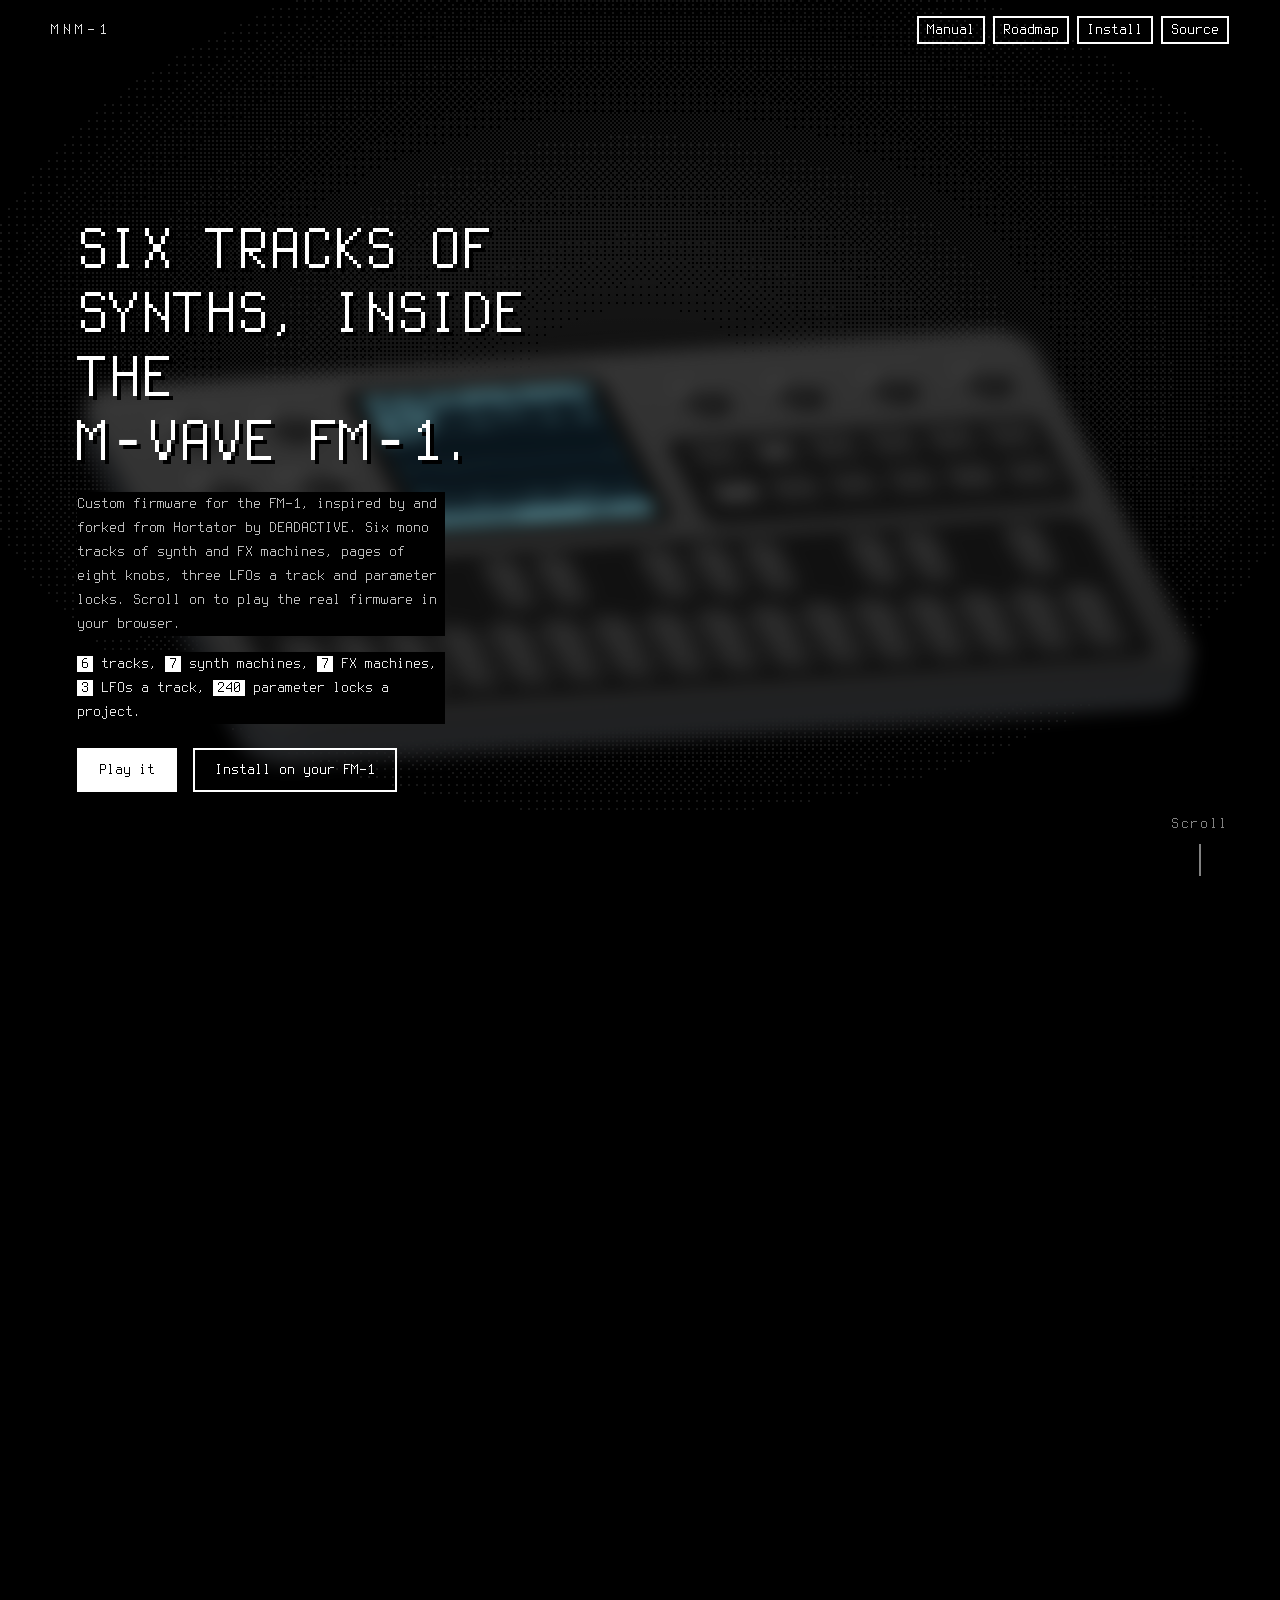
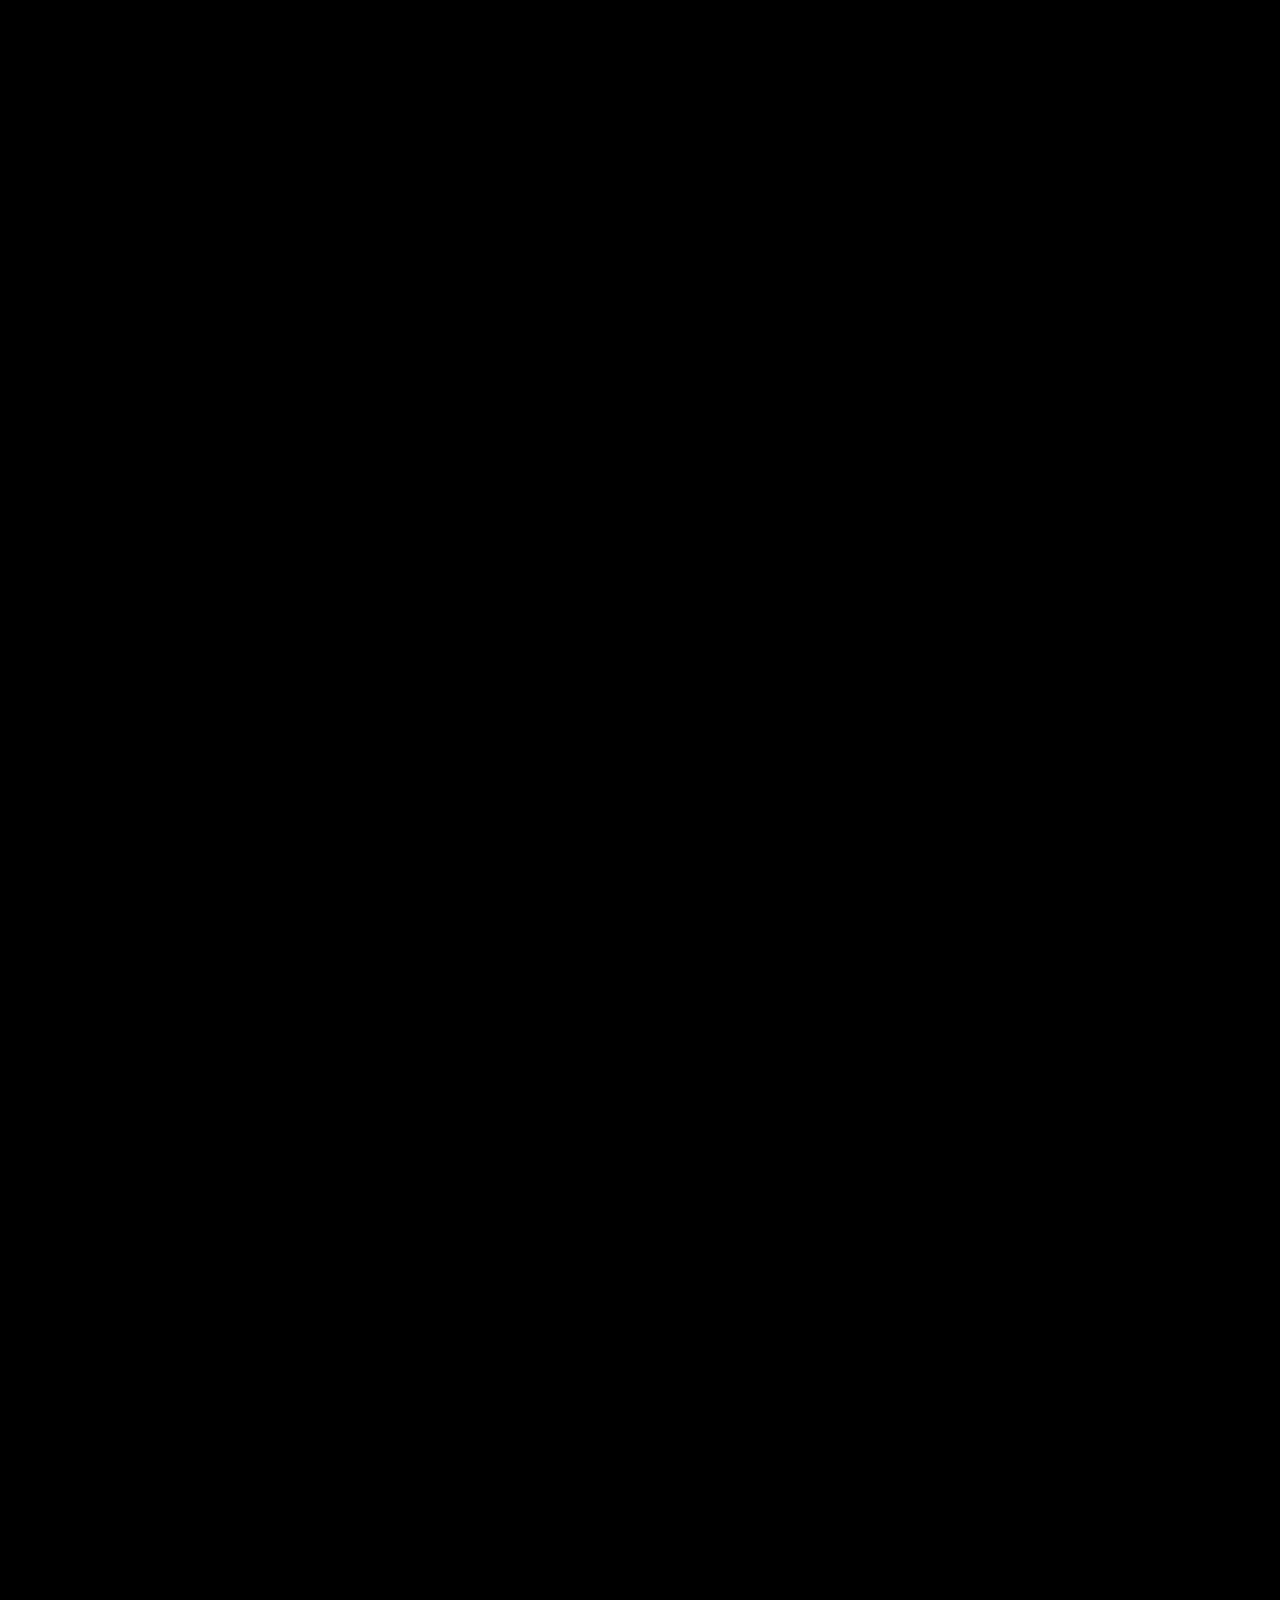
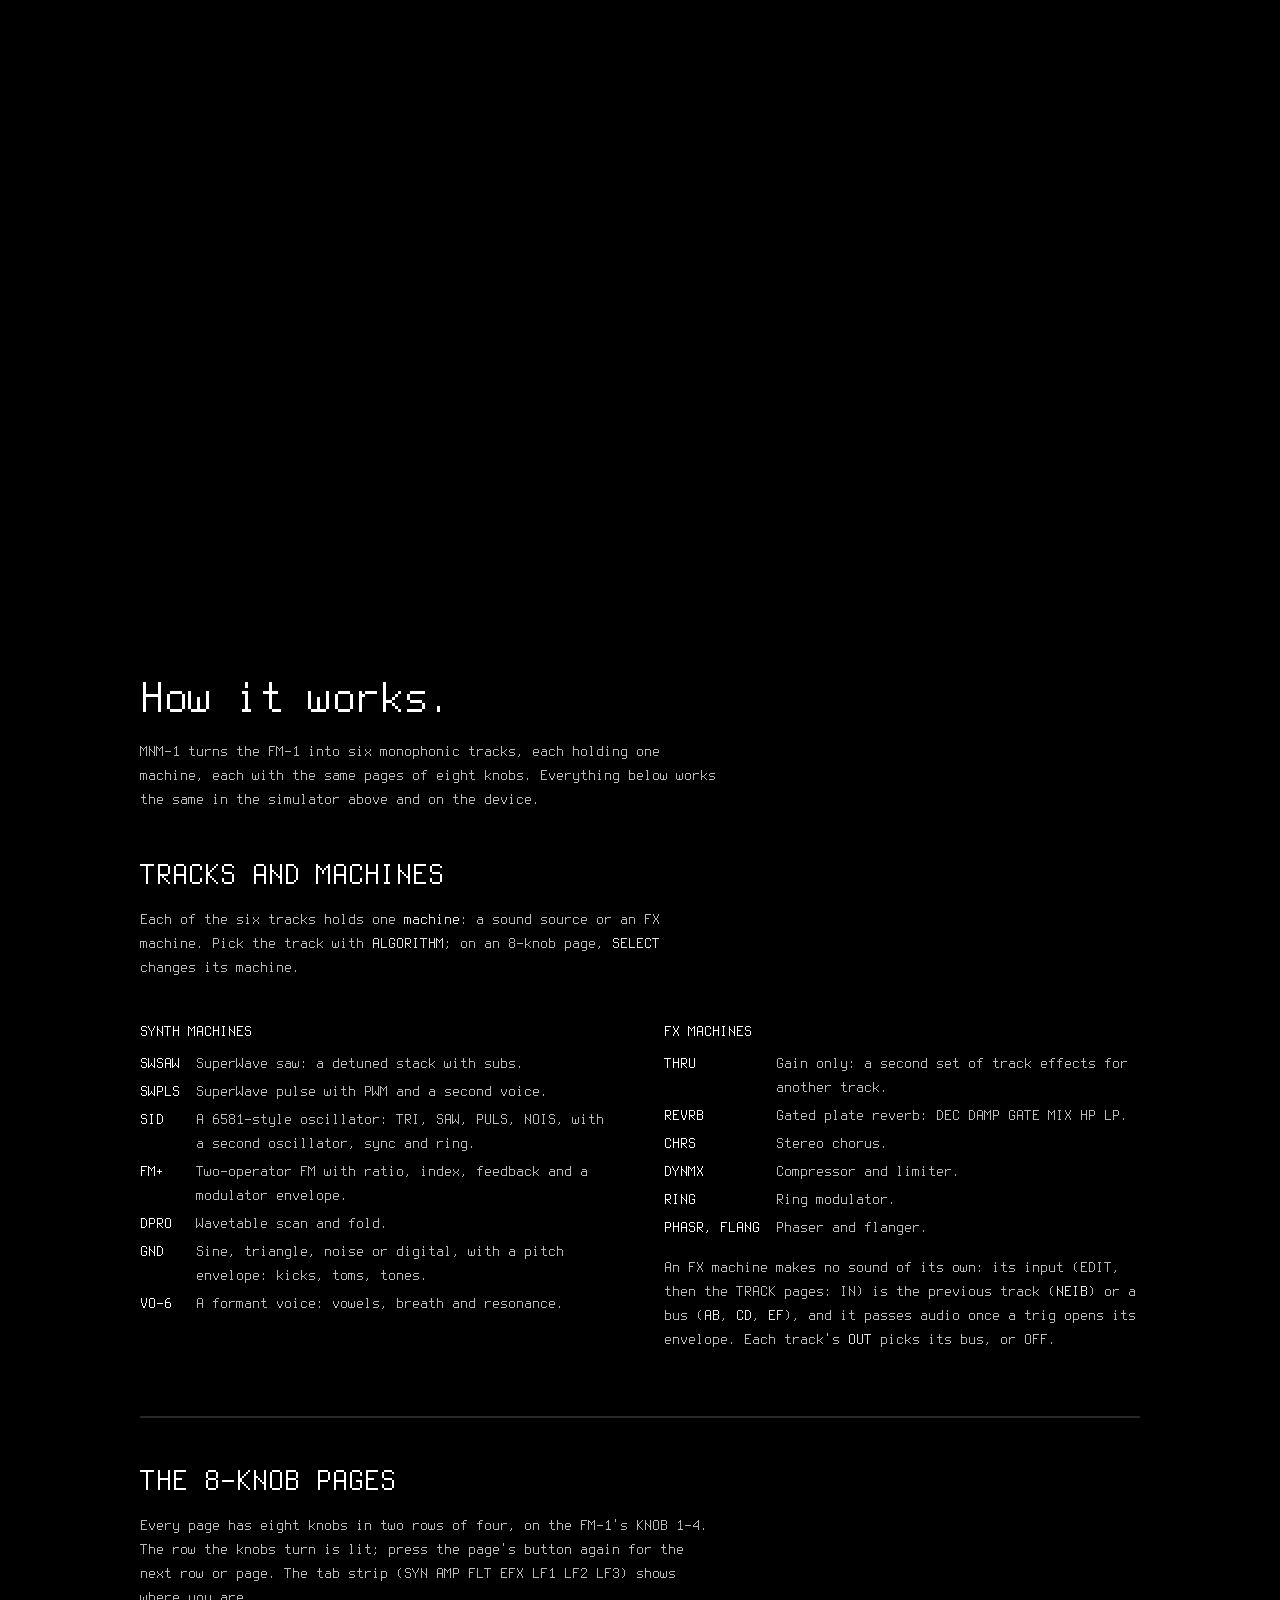
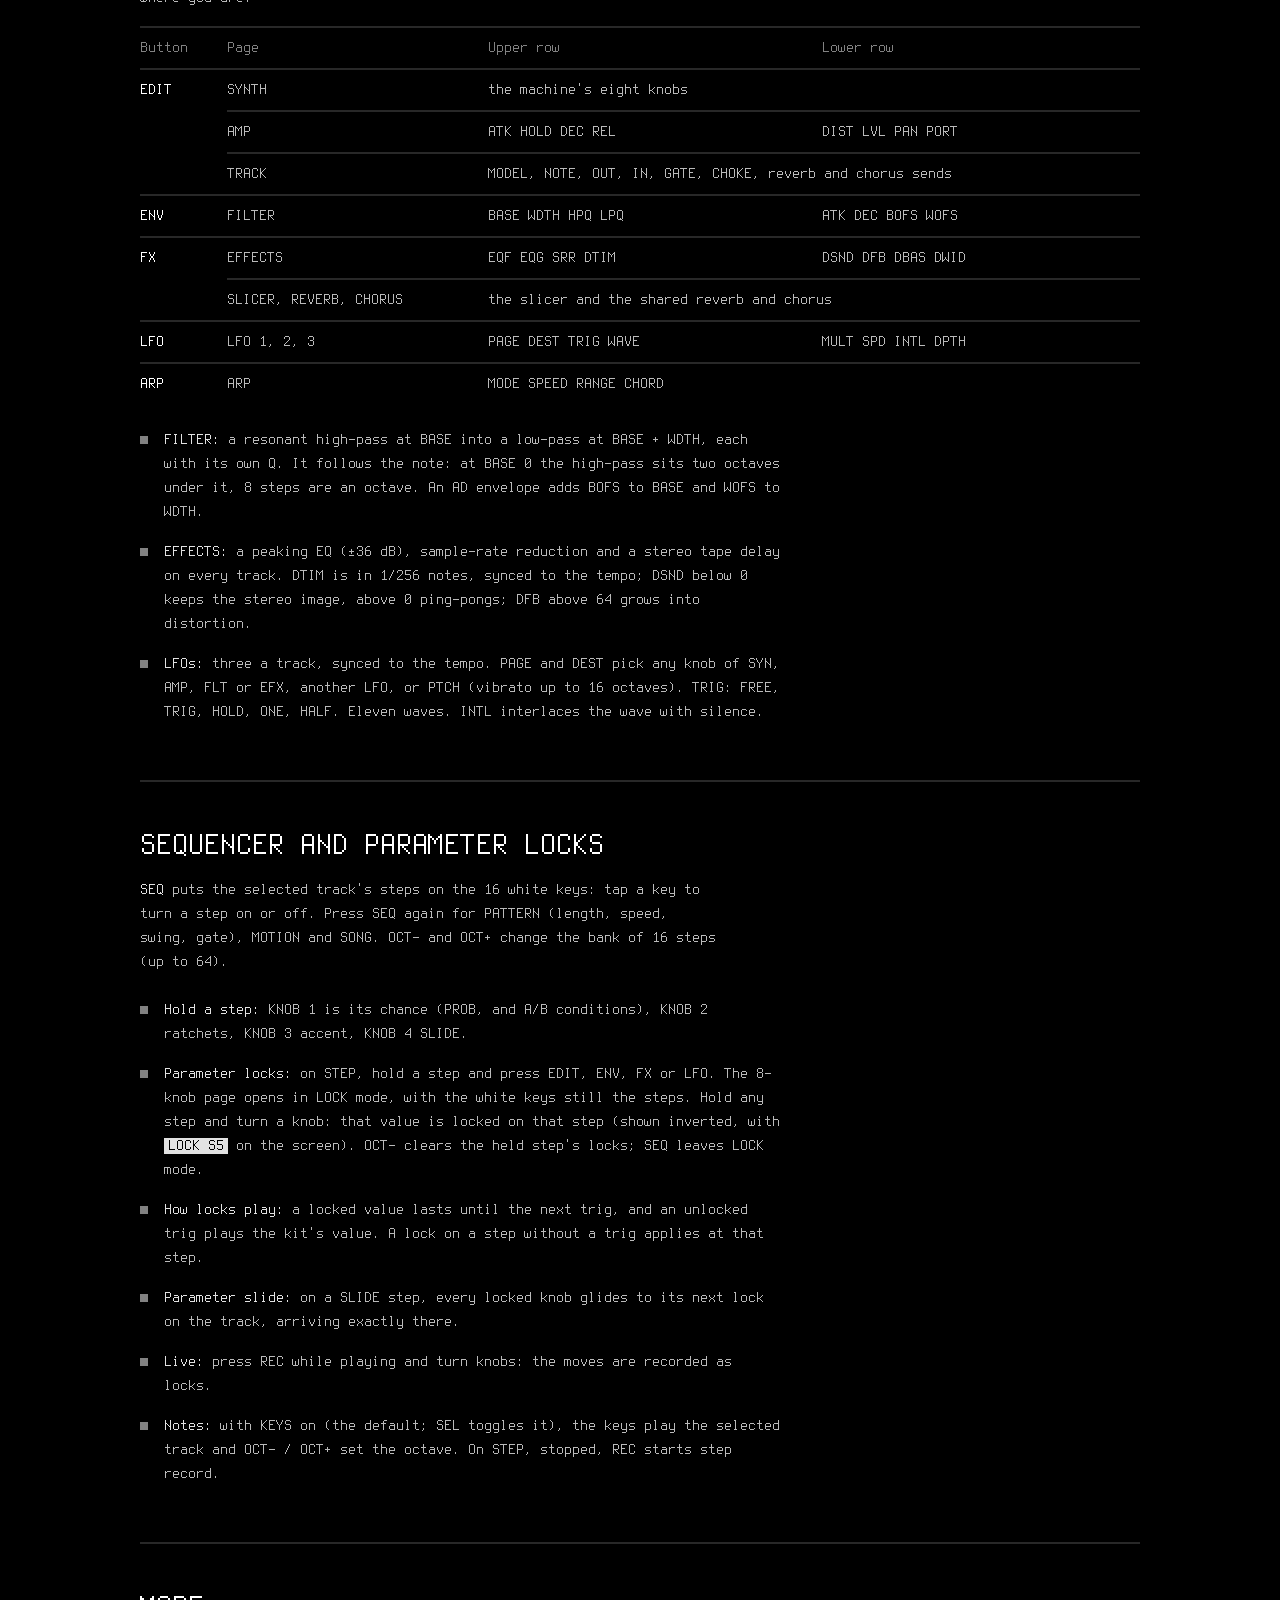
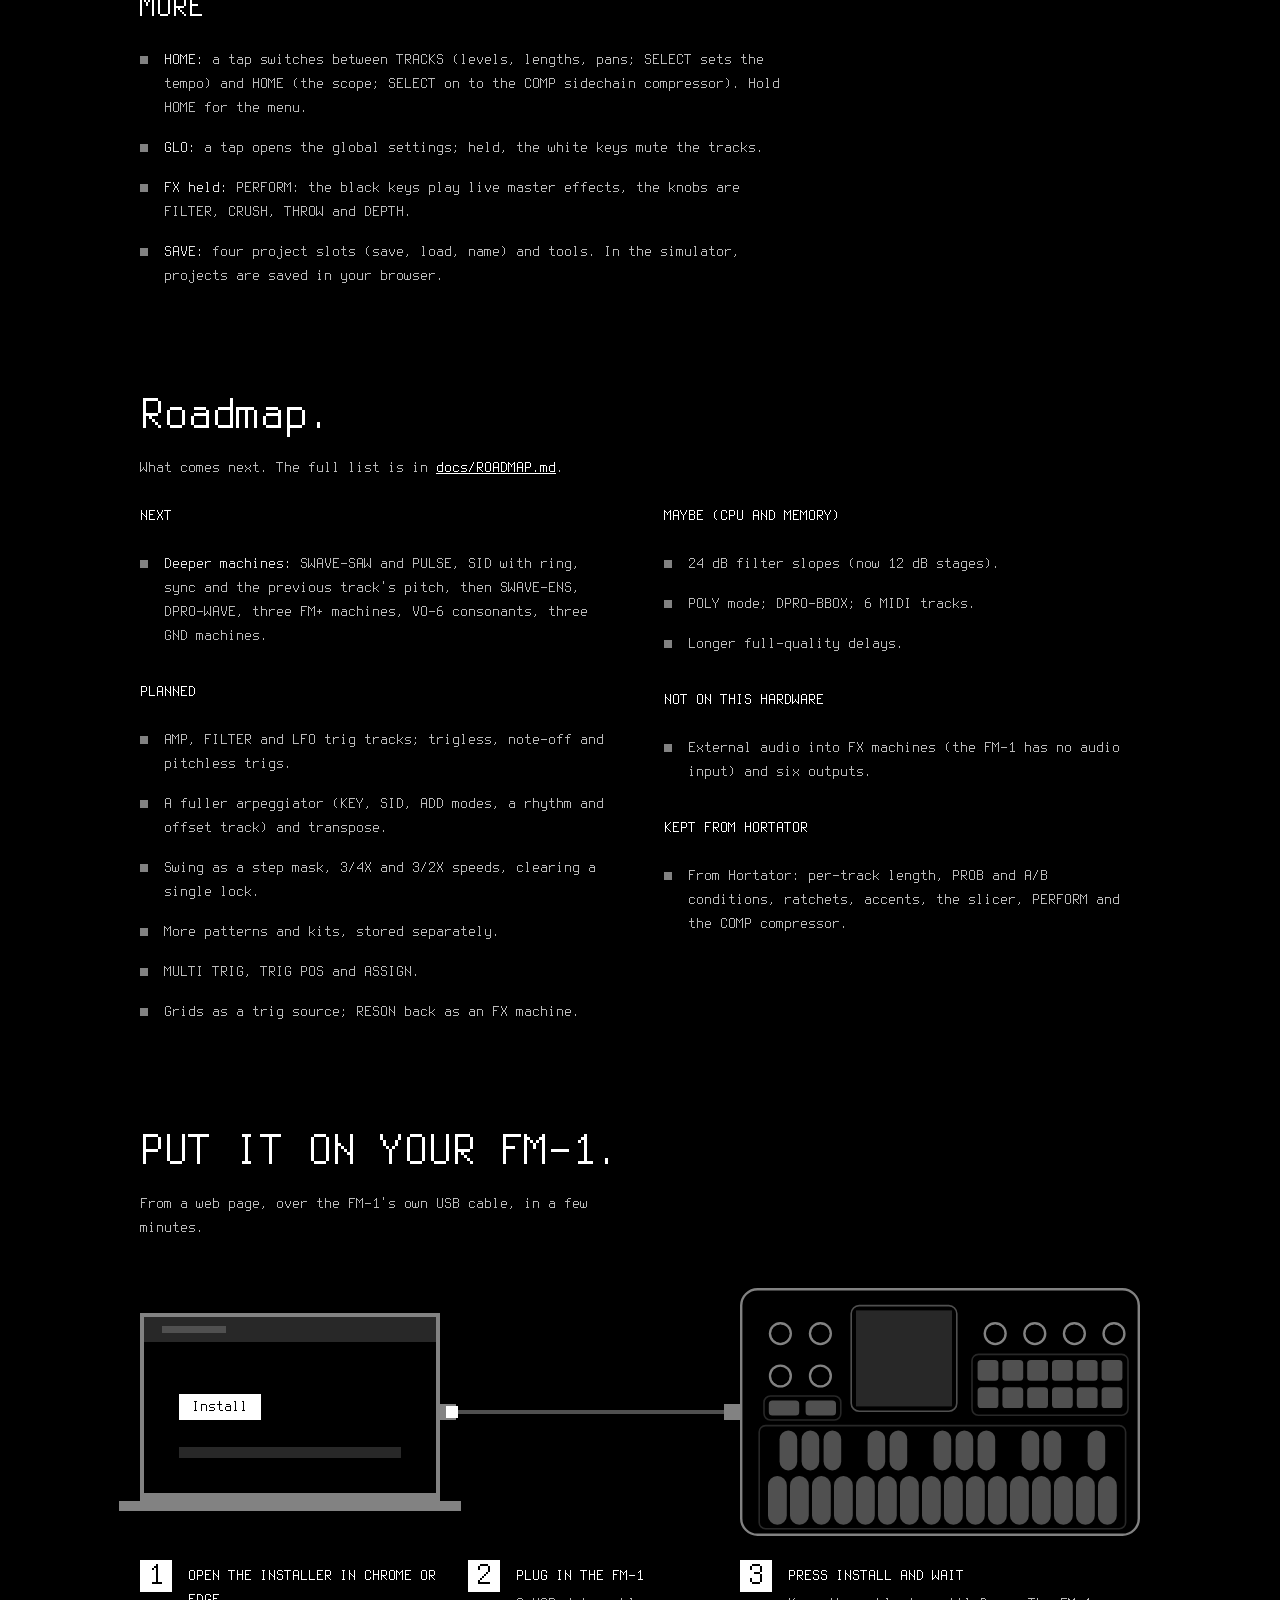
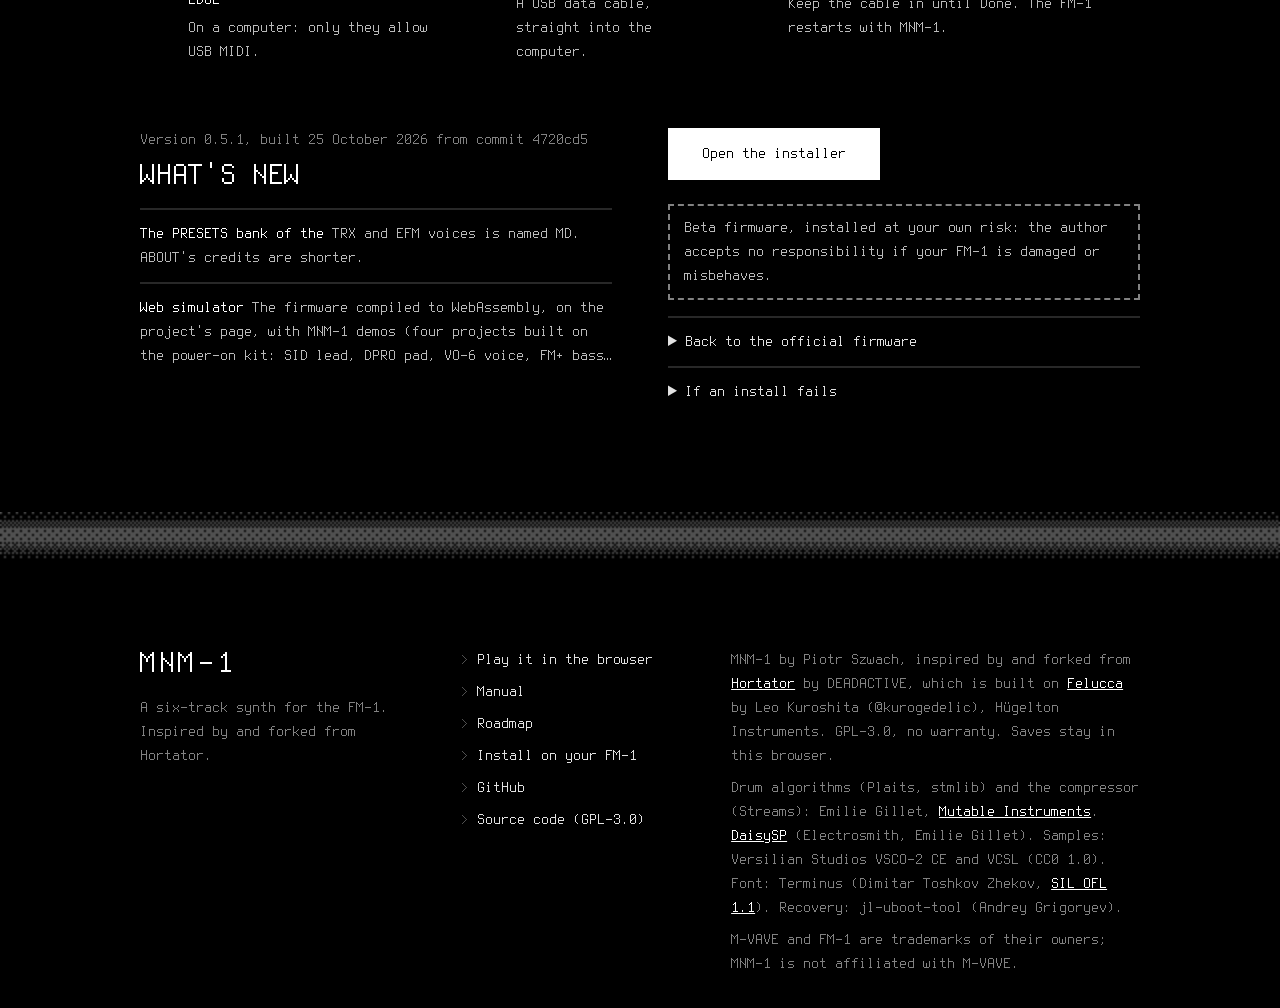
==== index.html @ 9bc43ecf "Site: MNM-1 0.5.1 Co-Authored-By: Claude Opus 5.5 <noreply@anthropic.com>" ====
<!doctype html>
<!-- SPDX-License-Identifier: GPL-3.0-only
     Drum machine fork: 2026 DEADACTIVE
     MNM-1: 2026 Piotr Szwach -->
<html lang="en">
<head>
<meta charset="utf-8">
<meta name="viewport" content="width=device-width, initial-scale=1, viewport-fit=cover">
<title>MNM-1: synth firmware for the M-VAVE FM-1</title>
<meta name="description" content="MNM-1 turns the M-VAVE FM-1 into a six-track synth: synth and FX machines, 8-knob pages, three LFOs a track, parameter locks. Inspired by and forked from Hortator. Play it in your browser, then install it over USB.">
<link rel="preconnect" href="https://fonts.googleapis.com">
<link rel="preconnect" href="https://fonts.gstatic.com" crossorigin>
<link href="https://fonts.googleapis.com/css2?family=Silkscreen&display=swap" rel="stylesheet" media="print" onload="this.media='all'">
<link rel="preload" href="terminus.woff?v=c141ef25fb" as="font" type="font/woff" crossorigin>
<link rel="stylesheet" href="sim.css?v=c141ef25fb">
</head>
<body>
<section id="hero" class="hero" aria-label="MNM-1">
  <div class="hero-stage" id="stage">
    <nav class="hero-nav">
      <span class="silk">MNM-1</span>
      <span class="nav-links"><a href="#manual">Manual</a><a href="#roadmap">Roadmap</a><a href="webapp/installer/">Install</a><a href="https://github.com/galfaroth/mnm1">Source</a></span>
    </nav>

    <div class="desk-shadow" id="desk-shadow"></div>
    <div class="scene" id="scene">
      <div class="tilt" id="tilt">
        <div id="fit" class="fit">
          <div id="device" class="device" aria-label="FM-1 panel"></div>
        </div>
      </div>
    </div>
    <div class="scene-dim" aria-hidden="true"></div>
    <div class="power-ui" id="power-ui">                <!-- placed by app.js: a line from the FM-1's own switch -->
      <span class="power-lead" id="power-lead" aria-hidden="true"></span>
      <button type="button" class="power-toggle" id="power-on" role="switch" aria-checked="false" aria-label="Power"
        disabled><span class="knob"></span></button>
      <span class="power-label" id="power-label">Power</span>
    </div>

    <div class="hero-copy" id="hero-copy">
      <h1>Six tracks of synths, inside the M&#8209;VAVE&nbsp;FM&#8209;1.</h1>
      <p>Custom firmware for the FM-1, inspired by and forked from Hortator by DEADACTIVE. Six mono tracks of synth and
        FX machines, pages of eight knobs, three LFOs a track and parameter locks. Scroll on to play the real
        firmware in your browser.</p>
      <p class="hero-count"><b>6</b> tracks, <b>7</b> synth machines, <b>7</b> FX machines, <b>3</b> LFOs a track,
        <b>240</b> parameter locks a project.</p>
      <p class="hero-actions">
        <a class="cta" href="#play">Play it</a>
        <span class="cta-slot"><a class="cta ghost" href="webapp/installer/">Install on your FM-1</a><span class="install-count" id="install-count" hidden></span></span>
      </p>
    </div>
    <p class="scroll-cue" id="scroll-cue" aria-hidden="true">Scroll</p>

    <div class="play-bar" id="play-bar">
      <p id="note" class="note" role="status"></p>
      <span class="power-note" id="power-note">Loading…</span>
      <button type="button" class="bar-btn" id="help-toggle" aria-expanded="false" aria-controls="help">Controls</button>
      <button type="button" class="bar-btn" id="reset" aria-haspopup="dialog">Reset to demos</button>
      <div id="reset-confirm" class="confirm" role="dialog" aria-label="Reset to demos" hidden>
        <p>Erase your saves in this browser and restore the four demos?</p>
        <button type="button" id="reset-yes">Erase and restart</button>
        <button type="button" id="reset-no">Keep my saves</button>
      </div>
    </div>
    <a class="more-cue" id="more-cue" href="#manual">More below<span aria-hidden="true">↓</span></a>
    <div id="help" class="help" hidden>
      <div>
        <h2>Mouse and touch</h2>
        <ul>
          <li>Keys and buttons play while held, several at once.</li>
          <li>Knobs: drag up or down, the mouse wheel, or hover and press ↑ ↓.</li>
          <li>To hold a button (GLO, FX, a step + a page button), right-click or long-press it; tap again to let go.</li>
        </ul>
      </div>
      <div>
        <h2>Getting around</h2>
        <ul>
          <li>PLAY starts demo 1. EDIT, ENV, FX and LFO open the 8-knob pages; press again for the lower row.</li>
          <li>SELECT picks the machine on those pages. ALGORITHM picks the track.</li>
          <li>SEQ: the steps on the white keys. SEL (SCL) turns KEYS off and on.</li>
          <li>Hold GLO: the white keys mute the tracks. Hold HOME for the menu.</li>
        </ul>
      </div>
      <div>
        <h2>Computer keyboard</h2>
        <ul>
          <li>Lower keys: Z X C V B N M , . / and S D F H J L ; '</li>
          <li>Upper keys: Q W E R T Y and 3 4 6.</li>
          <li>Space PLAY, Enter REC, Esc HOME, ← OCT−, → OCT+.</li>
        </ul>
      </div>
    </div>
  </div>
  <span class="hero-end" id="play" aria-hidden="true"></span>
</section>

<section id="manual" class="doc" aria-labelledby="manual-title">
  <header class="doc-head">
    <h2 id="manual-title">How it works.</h2>
    <p>MNM-1 turns the FM-1 into six monophonic tracks, each holding one machine, each with the same pages of
      eight knobs. Everything below works the same in the simulator above and on
      the device.</p>
  </header>

  <article class="doc-block" aria-labelledby="m-tracks">
    <h3 id="m-tracks">Tracks and machines</h3>
    <p>Each of the six tracks holds one <b>machine</b>: a sound source or an FX machine. Pick the track with
      <b>ALGORITHM</b>; on an 8-knob page, <b>SELECT</b> changes its machine.</p>
    <div class="doc-cols">
      <div>
        <h4>Synth machines</h4>
        <dl>
          <dt>SWSAW</dt><dd>SuperWave saw: a detuned stack with subs.</dd>
          <dt>SWPLS</dt><dd>SuperWave pulse with PWM and a second voice.</dd>
          <dt>SID</dt><dd>A 6581-style oscillator: TRI, SAW, PULS, NOIS, with a second oscillator, sync and ring.</dd>
          <dt>FM+</dt><dd>Two-operator FM with ratio, index, feedback and a modulator envelope.</dd>
          <dt>DPRO</dt><dd>Wavetable scan and fold.</dd>
          <dt>GND</dt><dd>Sine, triangle, noise or digital, with a pitch envelope: kicks, toms, tones.</dd>
          <dt>VO-6</dt><dd>A formant voice: vowels, breath and resonance.</dd>
        </dl>
      </div>
      <div>
        <h4>FX machines</h4>
        <dl>
          <dt>THRU</dt><dd>Gain only: a second set of track effects for another track.</dd>
          <dt>REVRB</dt><dd>Gated plate reverb: DEC DAMP GATE MIX HP LP.</dd>
          <dt>CHRS</dt><dd>Stereo chorus.</dd>
          <dt>DYNMX</dt><dd>Compressor and limiter.</dd>
          <dt>RING</dt><dd>Ring modulator.</dd>
          <dt>PHASR, FLANG</dt><dd>Phaser and flanger.</dd>
        </dl>
        <p class="note-text">An FX machine makes no sound of its own: its input (EDIT, then the TRACK pages: IN) is the
          previous track (<b>NEIB</b>) or a bus (<b>AB</b>, <b>CD</b>, <b>EF</b>), and it passes audio once a trig
          opens its envelope. Each track's <b>OUT</b> picks its bus, or OFF.</p>
      </div>
    </div>
  </article>

  <article class="doc-block" aria-labelledby="m-pages">
    <h3 id="m-pages">The 8-knob pages</h3>
    <p>Every page has eight knobs in two rows of four, on the FM-1's KNOB 1-4. The row the knobs turn is lit; press
      the page's button again for the next row or page. The tab strip (SYN AMP FLT EFX LF1 LF2 LF3) shows where you
      are.</p>
    <div class="table-wrap">
    <table>
      <thead><tr><th>Button</th><th>Page</th><th>Upper row</th><th>Lower row</th></tr></thead>
      <tbody>
        <tr><td class="pbtn" rowspan="3">EDIT</td><td>SYNTH</td><td colspan="2">the machine's eight knobs</td></tr>
        <tr><td>AMP</td><td>ATK HOLD DEC REL</td><td>DIST LVL PAN PORT</td></tr>
        <tr><td>TRACK</td><td colspan="2">MODEL, NOTE, OUT, IN, GATE, CHOKE, reverb and chorus sends</td></tr>
        <tr><td class="pbtn">ENV</td><td>FILTER</td><td>BASE WDTH HPQ LPQ</td><td>ATK DEC BOFS WOFS</td></tr>
        <tr><td class="pbtn" rowspan="2">FX</td><td>EFFECTS</td><td>EQF EQG SRR DTIM</td><td>DSND DFB DBAS DWID</td></tr>
        <tr><td>SLICER, REVERB, CHORUS</td><td colspan="2">the slicer and the shared reverb and chorus</td></tr>
        <tr><td class="pbtn">LFO</td><td>LFO 1, 2, 3</td><td>PAGE DEST TRIG WAVE</td><td>MULT SPD INTL DPTH</td></tr>
        <tr><td class="pbtn">ARP</td><td>ARP</td><td colspan="2">MODE SPEED RANGE CHORD</td></tr>
      </tbody>
    </table>
    </div>
    <ul class="doc-list">
      <li><b>FILTER:</b> a resonant high-pass at BASE into a low-pass at BASE + WDTH, each with its own Q. It follows
        the note: at BASE 0 the high-pass sits two octaves under it, 8 steps are an octave. An AD envelope adds BOFS to
        BASE and WOFS to WDTH.</li>
      <li><b>EFFECTS:</b> a peaking EQ (±36 dB), sample-rate reduction and a stereo tape delay on every track. DTIM is
        in 1/256 notes, synced to the tempo; DSND below 0 keeps the stereo image, above 0 ping-pongs; DFB above 64
        grows into distortion.</li>
      <li><b>LFOs:</b> three a track, synced to the tempo. PAGE and DEST pick any knob of SYN, AMP, FLT or EFX,
        another LFO, or PTCH (vibrato up to 16 octaves). TRIG: FREE, TRIG, HOLD, ONE, HALF. Eleven waves. INTL
        interlaces the wave with silence.</li>
    </ul>
  </article>

  <article class="doc-block" aria-labelledby="m-seq">
    <h3 id="m-seq">Sequencer and parameter locks</h3>
    <p><b>SEQ</b> puts the selected track's steps on the 16 white keys: tap a key to turn a step on or off. Press SEQ
      again for PATTERN (length, speed, swing, gate), MOTION and SONG. OCT− and OCT+ change the bank of 16 steps
      (up to 64).</p>
    <ul class="doc-list">
      <li><b>Hold a step:</b> KNOB 1 is its chance (PROB, and A/B conditions), KNOB 2 ratchets, KNOB 3 accent, KNOB 4
        SLIDE.</li>
      <li><b>Parameter locks:</b> on STEP, hold a step and press EDIT, ENV, FX or LFO. The 8-knob page opens in LOCK
        mode, with the white keys still the steps. Hold any step and turn a knob: that value is locked on that step
        (shown inverted, with <code>LOCK S5</code> on the screen). OCT− clears the held step's locks; SEQ leaves LOCK
        mode.</li>
      <li><b>How locks play:</b> a locked value lasts until the next trig, and an unlocked trig
        plays the kit's value. A lock on a step without a trig applies at that step.</li>
      <li><b>Parameter slide:</b> on a SLIDE step, every locked knob glides to its next lock on the track, arriving
        exactly there.</li>
      <li><b>Live:</b> press REC while playing and turn knobs: the moves are recorded as locks.</li>
      <li><b>Notes:</b> with KEYS on (the default; SEL toggles it), the keys play the selected track and OCT− / OCT+
        set the octave. On STEP, stopped, REC starts step record.</li>
    </ul>
  </article>

  <article class="doc-block" aria-labelledby="m-more">
    <h3 id="m-more">More</h3>
    <ul class="doc-list">
      <li><b>HOME:</b> a tap switches between TRACKS (levels, lengths, pans; SELECT sets the tempo) and HOME (the scope;
        SELECT on to the COMP sidechain compressor). Hold HOME for the menu.</li>
      <li><b>GLO:</b> a tap opens the global settings; held, the white keys mute the tracks.</li>
      <li><b>FX held:</b> PERFORM: the black keys play live master effects, the knobs are FILTER, CRUSH, THROW and
        DEPTH.</li>
      <li><b>SAVE:</b> four project slots (save, load, name) and tools. In the simulator, projects are saved in your
        browser.</li>
    </ul>
  </article>
</section>

<section id="roadmap" class="doc" aria-labelledby="roadmap-title">
  <header class="doc-head">
    <h2 id="roadmap-title">Roadmap.</h2>
    <p>What comes next. The full list is in
      <a href="https://github.com/galfaroth/mnm1/blob/main/docs/ROADMAP.md">docs/ROADMAP.md</a>.</p>
  </header>
  <div class="doc-cols roadmap">
    <div>
      <h4>Next</h4>
      <ul class="doc-list">
        <li><b>Deeper machines:</b> SWAVE-SAW and PULSE, SID with ring, sync and the previous track's pitch, then
          SWAVE-ENS, DPRO-WAVE, three FM+ machines, VO-6 consonants, three GND machines.</li>
      </ul>
      <h4>Planned</h4>
      <ul class="doc-list">
        <li>AMP, FILTER and LFO trig tracks; trigless, note-off and pitchless trigs.</li>
        <li>A fuller arpeggiator (KEY, SID, ADD modes, a rhythm and offset track) and transpose.</li>
        <li>Swing as a step mask, 3/4X and 3/2X speeds, clearing a single lock.</li>
        <li>More patterns and kits, stored separately.</li>
        <li>MULTI TRIG, TRIG POS and ASSIGN.</li>
        <li>Grids as a trig source; RESON back as an FX machine.</li>
      </ul>
    </div>
    <div>
      <h4>Maybe (CPU and memory)</h4>
      <ul class="doc-list">
        <li>24 dB filter slopes (now 12 dB stages).</li>
        <li>POLY mode; DPRO-BBOX; 6 MIDI tracks.</li>
        <li>Longer full-quality delays.</li>
      </ul>
      <h4>Not on this hardware</h4>
      <ul class="doc-list">
        <li>External audio into FX machines (the FM-1 has no audio input) and six outputs.</li>
      </ul>
      <h4>Kept from Hortator</h4>
      <ul class="doc-list">
        <li>From Hortator: per-track length, PROB and A/B conditions, ratchets, accents, the slicer, PERFORM and the
          COMP compressor.</li>
      </ul>
    </div>
  </div>
</section>

<section id="install" class="install" aria-labelledby="install-title">
  <header class="install-head">
    <h2 id="install-title">Put it on your FM-1.</h2>
    <p>From a web page, over the FM-1's own USB cable, in a few minutes.</p>
  </header>

  <div class="cable-diagram" id="cable" aria-hidden="true">
    <div class="laptop">
      <div class="lid"><span class="bar"></span><span class="ghost-btn">Install</span><span class="ghost-line"></span></div>
      <div class="deck"></div>
    </div>
    <div class="usb"><span class="wire"></span><span class="pulse"></span><span class="pulse late"></span></div>
    <div class="fm1-shot" id="install-mini"></div>
  </div>
  <ol class="install-steps">
    <li><h3>Open the installer in Chrome or Edge</h3><p>On a computer: only they allow USB MIDI.</p></li>
    <li><h3>Plug in the FM-1</h3><p>A USB data cable, straight into the computer.</p></li>
    <li><h3>Press Install and wait</h3><p>Keep the cable in until Done. The FM-1 restarts with MNM-1.</p></li>
  </ol>

  <div class="install-grid">
    <div class="whats-new">
      <p class="fw-version" id="fw-version">MNM-1</p>
      <h3>What's new</h3>
      <ul id="whats-new"></ul>
    </div>
    <div class="install-go">
      <a class="cta big" href="webapp/installer/">Open the installer</a>
      <p class="beta">Beta firmware, installed at your own risk: the author accepts no responsibility if your FM-1 is
        damaged or misbehaves.</p>
      <details>
        <summary>Back to the official firmware</summary>
        <p>M-VAVE's updater, M-UPGRADE, puts it back: from
          <a href="https://www.m-vave.com/download" target="_blank" rel="noopener">m-vave.com/download</a>, Downloads →
          PC Software → M-UPGRADE, with PC Firmware → FM-1 V15.</p>
      </details>
      <details>
        <summary>If an install fails</summary>
        <p>Replug and press Install again: the FM-1 stays in update mode until a write has finished. If it no longer
          starts, recovery needs a
          <a href="https://github.com/kurogedelic/FM-1-transporter" target="_blank" rel="noopener">Transporter</a>.</p>
      </details>
    </div>
  </div>
</section>

<div class="foot-band" id="foot-band" aria-hidden="true"></div>
<footer class="foot">
  <div class="foot-brand">
    <p class="silk foot-mark">MNM-1</p>
    <p>A six-track synth for the FM-1. Inspired by and forked from Hortator.</p>
  </div>
  <nav class="foot-nav" aria-label="On this page">
    <a href="#play">Play it in the browser</a>
    <a href="#manual">Manual</a>
    <a href="#roadmap">Roadmap</a>
    <a href="webapp/installer/">Install on your FM-1</a>
    <a href="https://github.com/galfaroth/mnm1">GitHub</a>
    <a href="source.tar.gz?v=c141ef25fb">Source code (GPL-3.0)</a>
  </nav>
  <div class="foot-credits">
    <p>MNM-1 by Piotr Szwach, inspired by and forked from
      <a href="https://deadactive.github.io/hortator/" target="_blank" rel="noopener">Hortator</a> by DEADACTIVE, which is
      built on <a href="https://github.com/hugelton/Felucca" target="_blank" rel="noopener">Felucca</a> by Leo Kuroshita
      (@kurogedelic), Hügelton Instruments. GPL-3.0, no warranty. Saves stay in this browser.</p>
    <p>Drum algorithms (Plaits, stmlib) and the compressor (Streams): Emilie Gillet,
      <a href="https://github.com/pichenettes/eurorack" target="_blank" rel="noopener">Mutable Instruments</a>.
      <a href="https://github.com/electro-smith/DaisySP" target="_blank" rel="noopener">DaisySP</a> (Electrosmith,
      Emilie Gillet). Samples: Versilian Studios VSCO-2 CE and VCSL (CC0 1.0). Font: Terminus (Dimitar Toshkov
      Zhekov, <a href="terminus-license.txt?v=c141ef25fb">SIL OFL 1.1</a>). Recovery: jl-uboot-tool (Andrey Grigoryev).</p>
    <p>M-VAVE and FM-1 are trademarks of their owners; MNM-1 is not affiliated with M-VAVE.</p>
  </div>
</footer>
<script type="module" src="app.js?v=c141ef25fb"></script>
</body>
</html>
---- sim.css ----
/* SPDX-License-Identifier: GPL-3.0-only
 * Drum machine fork: 2026 DEADACTIVE */
/* The page as the FM-1's screen: its MONO palette (firmware/src/gfx.c: five steps of one colour plus white, in the
 * firmware's own roles), its typeface (Terminus 8 x 16, tests/sim_font.mjs, on its 16 px grid: 16, 32, 48, 64, 80),
 * blends dithered (dither.js), headings that glitch as they arrive. Only the device keeps its hardware greys. */
@font-face { font-family: "Hortator Terminus"; src: url("terminus.woff?v=c141ef25fb") format("woff"); font-display: swap; }
:root {
  --k: #000000;                                    /* the screen */
  --c1: #282828;                                   /* rules, separators */
  --c2: #505050;                                   /* inactive, empty, units */
  --c3: #828282;                                   /* labels */
  --c4: #bababa;                                   /* secondary text */
  --c5: #e2e2e2;                                   /* values, text */
  --w: #ffffff;                                    /* accent only: what is touched, where we are */
  --mono: "Hortator Terminus", ui-monospace, monospace;
  /* the device, a physical thing: its own greys */
  --body: #505050;
  --body-edge: #3c3c3c;
  --bed: #1e1e1e;
  --cap: #303030;
  --cap-top: #3e3e3e;
  --silk: #e2e2e2;
  --led: #ffffff;
  --focus: #ffffff;
  /* 2 px dither cells as tiles (dither.js draws the larger fields) */
  --d25: url("data:image/svg+xml,%3Csvg xmlns='http://www.w3.org/2000/svg' width='4' height='4' shape-rendering='crispEdges'%3E%3Crect width='2' height='2' fill='%23fff'/%3E%3C/svg%3E");
  --d50: url("data:image/svg+xml,%3Csvg xmlns='http://www.w3.org/2000/svg' width='4' height='4' shape-rendering='crispEdges'%3E%3Crect width='2' height='2' fill='%23fff'/%3E%3Crect x='2' y='2' width='2' height='2' fill='%23fff'/%3E%3C/svg%3E");
  color-scheme: dark;
}

* { box-sizing: border-box; }
[hidden] { display: none !important; }
html, body { margin: 0; }
body {
  background: var(--k);
  color: var(--c5);
  font: 16px/24px var(--mono);
  -webkit-font-smoothing: none;
  min-height: 100vh;
  display: flex;
  flex-direction: column;
  align-items: center;
  padding: 0 0 max(16px, env(safe-area-inset-bottom));
}
::selection { background: var(--w); color: var(--k); }

/* ---- page: the hero, then sections and footer in one column */
.install, .foot { width: min(100% - 32px, 1000px); }
button { font: inherit; }
.silk { font: 16px/1 var(--mono); letter-spacing: 0.25em; }
.cta {                                             /* the firmware's highlight: inverse on touch */
  display: inline-block; text-decoration: none; padding: 8px 20px; border: 2px solid var(--w);
  background: var(--w); color: var(--k); position: relative;
}
.cta.ghost { background: transparent; color: var(--w); }
.cta-slot { position: relative; display: inline-flex; }          /* the install count hangs under its button: */
.install-count { position: absolute; left: 0; top: 100%; margin-top: 8px; white-space: nowrap; color: var(--c5);
  background: var(--k); }                                          /* out of the flow, so nothing moves when it shows */
.install-count b { padding: 0 4px; color: var(--k); background: var(--w); font-weight: normal; }
.cta:hover { background: var(--k); color: var(--w); }
.cta.ghost:hover { background: var(--w); color: var(--k); }
.cta:focus-visible { outline: 2px dashed var(--w); outline-offset: 4px; }

/* the hero: a scroll track with a sticky stage; app.js maps the scroll to --p (0 far back and blurred .. 1 the
   simulator, flat and sharp). The stage is the screen's black with a dithered glow behind the device. */
.hero { position: relative; width: 100%; height: 420vh; }
.hero-end {                                     /* "Play it" lands in the middle of the steady stretch */
  position: absolute; left: 0; top: calc((100% - 100vh) * 0.8); height: 1px; width: 1px; pointer-events: none;
  scroll-snap-align: start; }
html { scroll-snap-type: y proximity; }
.hero-stage {
  position: sticky; top: 0; height: 100vh; overflow: hidden; perspective: 1500px; perspective-origin: 50% 40%;
  color: var(--c5); background-color: var(--k); image-rendering: pixelated;
  --hero-ink: var(--c5);
}
.hero-nav {
  position: absolute; top: 0; left: 0; right: 0; z-index: 5; display: flex; justify-content: space-between;
  align-items: center; padding: 16px max(16px, 4vw); color: var(--hero-ink);
}
.hero-nav a { color: var(--w); text-decoration: none; padding: 0 8px; border: 2px solid var(--w); }
.hero-nav a:hover { background: var(--w); color: var(--k); }
.scene { position: absolute; inset: 0; display: flex; align-items: center; justify-content: center;
  padding: 96px 0 118px;                         /* the device lands between the nav + power switch and the bar */
}
/* the dimming: an overlay's opacity, not a filter, and outside the blurred scene */
.scene-dim { position: absolute; inset: 0; background: var(--k); opacity: var(--dim, 0); pointer-events: none; }
.tilt { position: relative; transform-style: preserve-3d; will-change: transform; }
.tilt .fit { transform-style: preserve-3d; }
.desk-shadow {
  position: absolute; left: 50%; top: 50%; width: 70vw; height: 40vw; max-width: 1000px; max-height: 560px;
  transform: translate(-50%, -38%); border-radius: 50%;
  background: radial-gradient(closest-side, rgba(0,0,0,.7), rgba(0,0,0,0)); opacity: var(--shadow, 0.6);
}
.hero-copy {
  position: absolute; left: max(16px, 6vw); bottom: max(64px, 12vh); z-index: 4; max-width: 48rem;
  opacity: var(--copy, 1); transform: translateY(calc((1 - var(--copy, 1)) * -40px));
  pointer-events: var(--copy-events, auto);
}
.hero-copy h1 {
  font: 64px/64px var(--mono); margin: 0; max-width: 14ch; color: var(--w); text-transform: uppercase;
  text-shadow: 4px 4px 0 var(--k);
}
.hero-copy p { margin: 16px 0 0; max-width: 46ch; color: var(--c4); background: var(--k); }
.hero-copy .hero-count { color: var(--c5); }
.hero-copy .hero-count b { padding: 0 4px; color: var(--k); background: var(--w); font-weight: normal; }   /* the screen's inverted bars */
.hero-copy .hero-actions { display: flex; gap: 16px; flex-wrap: wrap; margin-top: 24px; background: none; }
.scroll-cue {
  position: absolute; right: max(16px, 4vw); bottom: 24px; margin: 0; color: var(--c3);
  opacity: var(--copy, 1); letter-spacing: 0.1em; z-index: 4;
}
.scroll-cue::after { content: ""; display: block; width: 2px; height: 32px; margin: 8px auto 0; background: currentColor;
  transform-origin: top; animation: cue 1.8s steps(6) infinite; }
@keyframes cue { 0% { transform: scaleY(0); } 50% { transform: scaleY(1); } 100% { transform: scaleY(1); opacity: 0; } }
/* the simulator's bar under the device: the power caption, Controls, Reset in one row; the reset confirm a pop-over
   above it and status notes float above it, so nothing in the row ever moves */
.play-bar {
  position: absolute; left: 50%; bottom: 20px; transform: translateX(-50%); z-index: 7; display: flex; gap: 12px;
  align-items: center; white-space: nowrap; color: var(--hero-ink);
  opacity: var(--arrived, 0); pointer-events: var(--arrived-events, none); transition: opacity 0.45s steps(4);
}
.power-note { color: var(--c4); margin-right: 8px; }
@media (max-width: 560px) {                       /* phones: the caption above the row, the row one line */
  .power-note { position: absolute; bottom: calc(100% + 8px); left: 50%; transform: translateX(-50%);
    width: max-content; max-width: calc(100vw - 32px); white-space: normal; text-align: center; margin: 0; }
  .play-bar { gap: 8px; }
  .bar-btn { padding: 0 8px; }
}
.bar-btn, .confirm button {
  background: var(--k); color: var(--c5); border: 2px solid var(--c3); padding: 2px 14px; cursor: pointer;
}
.bar-btn:hover, .confirm button:hover { border-color: var(--w); color: var(--w); }
.bar-btn[aria-expanded="true"] { background: var(--w); color: var(--k); border-color: var(--w); }
.confirm {
  position: absolute; bottom: calc(100% + 12px); right: 0; width: min(360px, calc(100vw - 32px)); white-space: normal;
  display: flex; flex-wrap: wrap; gap: 8px; padding: 14px 16px; background: var(--k); border: 2px solid var(--w);
}
.confirm p { flex-basis: 100%; margin: 0 0 4px; color: var(--c5); }
.play-bar .note { position: absolute; bottom: calc(100% + 8px); left: 50%; transform: translateX(-50%); width: max-content;
  max-width: calc(100vw - 32px); white-space: normal; text-align: center; margin: 0; color: var(--c4); pointer-events: none; }
.help {                                         /* a sheet over the stage, above the Controls bar that opens it */
  position: absolute; z-index: 8; left: 50%; bottom: 80px; transform: translateX(-50%); width: min(780px, 100% - 32px);
  display: grid; grid-template-columns: repeat(auto-fit, minmax(260px, 1fr)); gap: 0 32px; padding: 12px 20px 16px;
  background: var(--k); color: var(--c5); border: 2px solid var(--c3);
  max-height: calc(100vh - 150px); overflow: auto;   /* above the bar */
}
.help h2 { font: 16px/24px var(--mono); color: var(--w); margin: 8px 0 0; text-transform: uppercase; }
.help ul { margin: 0; padding-left: 16px; color: var(--c4); }
.note { min-height: 1.5em; margin: 6px 0 0; color: var(--c4); }

/* Controls beside the device on wide screens: the stage keeps the panel's width free, the device moves left and is
   fitted to what is left (app.js HELP_W); the change eases, only while it happens (.easing), so scrolling never lags */
@property --scale { syntax: '<number>'; inherits: true; initial-value: 1; }
.hero-stage { --help-w: 320px; }
.hero-stage.easing .device { transition: --scale .35s ease; }
.hero-stage.easing .fit { transition: width .35s ease, height .35s ease; }
.hero-stage.easing .scene { transition: padding .35s ease; }
@media (min-width: 900px) {
  .hero-stage.help-open .scene { padding-right: calc(var(--help-w) + 40px); }
  .hero-stage.help-open .help { left: auto; right: 24px; top: 96px; bottom: auto; transform: none; width: var(--help-w);
    grid-template-columns: 1fr; align-content: start; max-height: calc(100vh - 222px); }
  .hero-stage.help-open .more-cue { opacity: 0; pointer-events: none; }
}

/* depth: the panel's parts stand off its face; walls around its outline give the body its depth (app.js) */
.device { transform-style: preserve-3d; }
.device > .tray { translate: 0 0 1px; }
.device > .bezel { translate: 0 0 1px; }
.device > canvas.lcd { translate: 0 0 2px; }   /* in front of its bezel, behind the caps */
.device > .lbl { translate: 0 0 1px; }
.device > .btn { translate: 0 0 7px; }
.device > .key { translate: 0 0 5px; }
.device > .enc { translate: 0 0 9px; transform-style: preserve-3d; }
.device > .enc .cap { translate: 0 0 8px; }
.device > .walls { left: 0; top: 0; width: 0; height: 0; transform-style: preserve-3d; pointer-events: none; }
.walls > div { position: absolute; left: 0; top: 0; transform-origin: 0 0; backface-visibility: visible; }
.device > .glare {
  inset: 0; border-radius: 44px; pointer-events: none; translate: 0 0 12px; opacity: 0; overflow: hidden;
}
.glare-band {                                    /* a fixed gradient moved by transform: composited, never repainted */
  position: absolute; top: -40%; left: 0; width: 55%; height: 180%; will-change: transform;
  background: linear-gradient(90deg, transparent, rgba(255,255,255,.2) 50%, transparent);
}
.device.waiting { pointer-events: none; }
html { scroll-behavior: smooth; }
@media (prefers-reduced-motion: reduce) { html { scroll-behavior: auto; } }

/* ---- headings glitch as they arrive (dither.js initGlitch): the text torn into offset slices, a few frames */
.glitch { position: relative; }
.glitch.glitching { animation: glitch-base .5s steps(1, end) 1; }
.glitch.glitching::before, .glitch.glitching::after {
  content: attr(data-text); position: absolute; inset: 0; background: var(--k); pointer-events: none;
}
.glitch.glitching::before { color: var(--w); animation: glitch-a .5s steps(1, end) 1 forwards; }
.glitch.glitching::after { color: var(--c3); animation: glitch-b .5s steps(1, end) 1 forwards; }
@keyframes glitch-base { 0% { transform: translateX(0); } 20% { transform: translateX(-4px); } 40% { transform: translateX(4px); }
  60% { transform: translateX(0); opacity: .6; } 80% { opacity: 1; } }
@keyframes glitch-a {
  0% { clip-path: inset(8% 0 72% 0); transform: translateX(-12px); }
  20% { clip-path: inset(52% 0 30% 0); transform: translateX(16px); }
  40% { clip-path: inset(22% 0 60% 0); transform: translateX(-6px); }
  60% { clip-path: inset(70% 0 8% 0); transform: translateX(10px); }
  80% { clip-path: inset(40% 0 44% 0); transform: translateX(-20px); }
  100% { clip-path: inset(100% 0 0 0); transform: none; } }
@keyframes glitch-b {
  0% { clip-path: inset(60% 0 20% 0); transform: translateX(8px); }
  25% { clip-path: inset(12% 0 76% 0); transform: translateX(-14px); }
  50% { clip-path: inset(80% 0 4% 0); transform: translateX(6px); }
  75% { clip-path: inset(30% 0 50% 0); transform: translateX(12px); }
  100% { clip-path: inset(100% 0 0 0); transform: none; } }

/* ---- the features: eight chapters, each a piece computed by the firmware's own sound code (features.js), on a
   plate drawn as the screen draws its pages: black, rules in the darkest tone, values bright */
.features { width: 100%; color: var(--c5); padding: 96px max(16px, 5vw) 128px; background: var(--k); }
.features-head { max-width: 1180px; margin: 0 auto 32px; }
.features-head h2, .install-head h2 {
  font: 48px/48px var(--mono); margin: 0; max-width: 24ch; color: var(--w); text-transform: uppercase;
}
.features-head p { color: var(--c4); max-width: 60ch; margin: 16px 0 0; }
.dither-rule { display: block; height: 32px; margin: 0; image-rendering: pixelated; }   /* dither.js fills it */
.chapter { max-width: 1180px; margin: 0 auto; padding: 80px 0; display: grid; align-items: start;
  grid-template-columns: minmax(264px, 36ch) minmax(0, 1fr); gap: 48px; border-top: 2px solid var(--c1); }
.features-head + .chapter { border-top: 0; }
.ch-text { position: sticky; top: 10vh; }
.ch-text h3 { font: 32px/32px var(--mono); margin: 0 0 16px; color: var(--w); text-transform: uppercase; }
.ch-text p { margin: 0 0 8px; color: var(--c4); }
.ch-text p.where { margin-top: 16px; color: var(--c5); }
.device-screen { margin: 24px 0 0; }
.device-screen canvas { display: block; width: 240px; height: 240px; max-width: 100%; aspect-ratio: 1; padding: 12px;
  box-sizing: content-box; background: var(--k); image-rendering: pixelated; image-rendering: crisp-edges;
  border: 2px solid var(--c2); box-shadow: 6px 6px 0 var(--c1); }
.device-screen figcaption { margin-top: 16px; max-width: 268px; color: var(--c3); }
.plate { position: relative; min-height: 340px; display: grid; gap: 20px; align-content: start;
  background: var(--k); padding: 22px; border: 2px solid var(--c2); box-shadow: 8px 8px 0 var(--c1); }
.plate::before { content: ""; position: absolute; left: -2px; top: -2px; width: 16px; height: 16px;   /* the screen's corner */
  border-left: 2px solid var(--w); border-top: 2px solid var(--w); pointer-events: none; }
.features.lab-failed .plate[data-piece]:not([data-piece="ble"]):empty::after {
  content: "These pictures need WebAssembly, which this browser has turned off."; color: var(--c4); }
.plate .scope { display: block; width: 100%; height: 220px; }
.plate .lab-play { justify-self: end; display: inline-flex; align-items: center; gap: 10px; min-height: 40px;
  padding: 0 16px 0 12px; border: 2px solid var(--w); background: var(--k); color: var(--w); cursor: pointer; }
.plate .lab-play::before { content: ""; width: 0; height: 0; border-style: solid; border-width: 6px 0 6px 10px;
  border-color: transparent transparent transparent currentColor; }
.plate .lab-play:hover { background: var(--c1); }
.plate .lab-play[aria-pressed="true"] { background: var(--w); color: var(--k); }
.plate .lab-play[aria-pressed="true"]::before { width: 10px; height: 10px; border: 0; background: currentColor; }
.plate .lab-play:disabled { cursor: default; opacity: .6; }
.plate .knobs { display: flex; flex-wrap: wrap; gap: 16px 24px; }
.plate .knob { display: grid; justify-items: center; gap: 4px; min-width: 64px; }
.plate .knob .dial { position: relative; width: 56px; height: 56px; border-radius: 50%; cursor: grab; touch-action: none;
  background: conic-gradient(from -135deg, var(--w) calc(var(--f, 0) * 270deg), var(--c1) 0 270deg, transparent 0); }
.plate .knob .dial:active { cursor: grabbing; }
.plate .knob .cap { position: absolute; inset: 5px; border-radius: 50%; background: var(--k); border: 2px solid var(--c2); }
.plate .knob .cap::after { content: ""; position: absolute; left: 50%; top: 3px; width: 2px; height: 14px; margin-left: -1px;
  background: var(--w); }
.plate .knob .name, .plate .chip { font: 16px/1 var(--mono); }
.plate .knob .name { color: var(--c3); }
.plate .knob .val { color: var(--c5); line-height: 1; min-height: 16px; }
.plate .chips { display: flex; flex-wrap: wrap; gap: 6px; }
.plate .chip { min-height: 32px; padding: 0 8px; border: 2px solid var(--c2); background: var(--k); color: var(--c4); cursor: pointer; }
.plate .chip:hover { border-color: var(--c4); }
.plate .chip[aria-checked="true"] { background: var(--w); border-color: var(--w); color: var(--k); }
.plate .scopes { display: grid; gap: 18px; }
.plate .scope.gr { height: 110px; }
.plate .scope.per-step { height: 96px; }
.plate .lfo-groups { display: flex; flex-wrap: wrap; gap: 16px 40px; }
.plate .lfo-group { display: grid; gap: 12px; }
.plate .lfo-head { margin: 0; color: var(--c4); }
.plate .lfo-head::before { content: ""; display: inline-block; width: 16px; height: 4px; margin-right: 8px; vertical-align: middle; }
.plate .lfo-head.key-led::before { background: var(--w); }
.plate .lfo-head.key-warm::before { background: var(--k) var(--d50) 0 0 / 4px 4px; }
.plate .scopes.two { grid-template-columns: minmax(0, 2fr) minmax(0, 1fr); }
.plate .controls-row { display: flex; flex-wrap: wrap; align-items: flex-end; justify-content: space-between; gap: 20px; }
.plate .families { display: grid; grid-template-columns: repeat(auto-fill, minmax(min(100%, 228px), 1fr)); gap: 14px 22px; }
.plate .families.inline { display: flex; flex-wrap: wrap; gap: 14px 32px; }
.plate .family { display: grid; gap: 8px; align-content: start; }
.plate .family-name { color: var(--c3); }
.plate .play-slot { display: flex; align-items: center; gap: 16px; margin-left: auto; }
.plate .play-slot .lab-play { justify-self: auto; }
.plate .pad { width: 84px; height: 84px; border: 2px solid var(--c3); cursor: pointer; touch-action: none;
  font: 16px/1 var(--mono); color: var(--c5); background: var(--c1); box-shadow: 4px 4px 0 var(--c2); }
.plate .pad:hover { border-color: var(--w); }
.plate .pad.down, .plate .pad:active { transform: translate(4px, 4px); box-shadow: none; background: var(--w); color: var(--k); }
.plate .legend { display: flex; flex-wrap: wrap; gap: 6px 20px; margin: 0; color: var(--c3); }
.plate .legend span::before { content: ""; display: inline-block; width: 16px; height: 4px; margin-right: 8px;
  vertical-align: middle; background: var(--c2); }
.plate .legend .key-led::before { background: var(--w); }
.plate .legend .key-warm::before { background: var(--k) var(--d50) 0 0 / 4px 4px; }
.plate .lane { display: grid; grid-template-columns: repeat(16, minmax(0, 1fr)); gap: 6px 4px; }
.plate .lane-step { display: grid; gap: 4px; justify-items: stretch; padding: 4px 0; }
.plate .lane-step.now { background: var(--c1); }
.plate .step-pad { height: 32px; border: 2px solid var(--c1); background: var(--k); cursor: pointer; padding: 0; }
.plate .lane-step.beat .step-pad { border-color: var(--c2); }
.plate .step-pad[aria-pressed="true"] { background: var(--c2); }
.plate .step-pad.fired { background: var(--w); border-color: var(--w); }
.plate .step-tag { min-height: 32px; padding: 0; border: 0; background: none; color: var(--c3); cursor: pointer;
  font: 16px/16px var(--mono); white-space: pre; overflow: hidden; }
.plate .step-tag[aria-pressed="true"] { background: var(--w); color: var(--k); }
.plate .step-tag:disabled { cursor: default; }
.plate .sel-name { align-self: center; margin: 0 8px 0 0; min-width: 4.5em; color: var(--w); }
.plate .scope.dice { height: 168px; }
.plate .dice-caption { margin-top: -8px; }
.plate .live-row { display: flex; flex-wrap: wrap; gap: 20px 40px; padding-top: 16px; border-top: 2px solid var(--c1); }
.plate .live-group { display: grid; gap: 10px; align-content: start; justify-items: start; }
.plate .live-group .family-name { margin: 0; }
.plate .live-btn { min-height: 36px; padding: 0 14px; border: 2px solid var(--c3); background: var(--k); color: var(--c5); cursor: pointer; }
.plate .live-btn:hover { border-color: var(--w); }
.plate .live-btn.quiet { border-color: transparent; color: var(--c3); }
.plate .live-btn.rec[aria-pressed="true"] { background: var(--w); color: var(--k); border-color: var(--w);
  animation: wait-blink .5s steps(2, jump-none) infinite; }
.plate .live-state { min-height: 24px; color: var(--c4); }
.plate .live-state.waiting { color: var(--w); animation: wait-blink .5s steps(2, jump-none) infinite; }
@keyframes wait-blink { 50% { opacity: .35; } }
@media (prefers-reduced-motion: reduce) { .plate .live-state.waiting, .plate .live-btn.rec { animation: none; } }
.plate .motion-row { display: flex; align-items: center; gap: 16px; }
.plate .scope.motion { width: min(320px, 50vw); height: 56px; }
.plate .motion-btns { display: flex; gap: 8px; }
.plate .grids-stage { display: grid; grid-template-columns: 200px minmax(0, 1fr); gap: 24px; align-items: center; }
.plate .scope.xy { width: 200px; height: 200px; cursor: crosshair; touch-action: none; border: 2px solid var(--c1); }
.plate .scope.lanes { height: 168px; }
.plate .chain { display: flex; flex-wrap: wrap; align-items: stretch; gap: 10px; }
.plate .stage { position: relative; display: grid; justify-items: center; align-content: start; gap: 8px; padding: 8px 6px 10px;
  border: 2px solid var(--c1); min-width: 76px; opacity: .5; }
.plate .stage.on, .plate .stage.voice { opacity: 1; border-color: var(--c2); }
.plate .stage.voice { justify-content: center; align-content: center; }
.plate .stage:not(.send)::after { content: ""; position: absolute; right: -12px; top: 50%; width: 10px; height: 2px; background: var(--c2); }
.plate .stage-name { border: 0; background: none; padding: 2px 6px; cursor: pointer; color: var(--c4); font: 16px/1 var(--mono); }
.plate .stage.on .stage-name { color: var(--k); background: var(--w); }
.plate .stage-name.fixed { cursor: default; }
.plate .sends { display: flex; gap: 10px; padding-left: 14px; margin-left: 4px; border-left: 2px dashed var(--c2); }
.plate .perform { display: grid; gap: 10px; }
.plate .perform .family-name { margin: 0; }
.plate .perform-keys { display: flex; flex-wrap: wrap; gap: 10px 18px; }
.plate .key-group { display: flex; gap: 6px; }
.plate .perf-key { width: 74px; min-height: 64px; padding: 8px 4px; border: 2px solid var(--c2); border-top: 0; cursor: pointer;
  touch-action: none; user-select: none; -webkit-user-select: none; background: var(--k);
  box-shadow: inset 0 -6px 0 var(--c1); color: var(--c4); text-align: center; font: 16px/16px var(--mono); }
.plate .perf-key:hover { border-color: var(--c4); }
.plate .perf-key.down { background: var(--w); color: var(--k); border-color: var(--w); box-shadow: none; transform: translateY(2px); }
.plate .ble-stage { display: grid; grid-template-columns: auto minmax(60px, 1fr) auto; align-items: center; gap: 0 4px; }
.plate .ble-node { display: grid; justify-items: center; gap: 4px; padding: 14px 16px; border: 2px solid var(--c2);
  background: var(--k); transition: opacity .4s steps(4), border-color .4s; }
.plate .ble-node.fm1 { border-color: var(--c4); }
.plate .ble-name { font: 16px/1.2 var(--mono); color: var(--w); }
.plate .ble-sub { color: var(--c3); }
.plate .ble-node.fm1 .ble-sub { color: var(--c4); }
.plate.ble:not([data-step="2"]):not([data-step="3"]) .ble-node.ctl { opacity: .3; }
.plate .ble-faders { display: flex; gap: 18px; height: 46px; margin-bottom: 4px; }
.plate .ble-fader { position: relative; width: 4px; background: var(--c1); }
.plate .ble-levels { display: flex; gap: 6px; height: 46px; align-items: flex-end; margin-bottom: 4px; }
.plate .ble-level { position: relative; width: 12px; height: 100%; border: 2px solid var(--c2); }
.plate .ble-level i { position: absolute; left: 0; right: 0; bottom: 0; height: 60%; background: var(--c5); transition: height .15s steps(3); }
.plate .ble-fader i { position: absolute; left: -6px; top: 0; width: 16px; height: 8px; background: var(--c4);
  transition: transform .15s steps(3); }
.plate .ble-air { position: relative; height: 120px; overflow: hidden; }
.plate .ble-link { position: absolute; left: 0; right: 0; top: 50%; border-top: 2px dashed var(--c2); }
.plate.ble[data-step="2"] .ble-link, .plate.ble[data-step="3"] .ble-link { border-top: 2px solid var(--w); }
.plate .ble-rings span { position: absolute; left: 0; top: 50%; width: 30px; height: 30px; margin: -15px 0 0 -15px; border-radius: 50%;
  border: 2px dashed var(--w); opacity: 0; }
.plate.ble[data-step="1"] .ble-rings span { animation: ble-ring 1.8s steps(9) infinite; }
.plate.ble[data-step="1"] .ble-rings span:nth-child(2) { animation-delay: .6s; }
.plate.ble[data-step="1"] .ble-rings span:nth-child(3) { animation-delay: 1.2s; }
@keyframes ble-ring { from { transform: scale(.4); opacity: .8; } to { transform: scale(12); opacity: 0; } }
.plate .ble-packet { position: absolute; right: 0; top: 50%; width: 8px; height: 8px; margin-top: -4px;
  background: var(--w); animation: ble-fly .9s steps(12) forwards; }
@keyframes ble-fly { to { right: calc(100% - 8px); } }
.plate .ble-row { display: flex; flex-wrap: wrap; gap: 20px 28px; align-items: flex-start; }
.plate .ble-side { flex: 1 1 340px; display: grid; gap: 14px; }
.plate .ble-status { display: flex; flex-wrap: wrap; justify-content: space-between; gap: 10px; }
.plate .ble-states { display: flex; flex-wrap: wrap; gap: 6px; }
.plate .ble-state { font: 16px/1 var(--mono); padding: 6px 6px; border: 2px solid var(--c1); color: var(--c2); }
.plate .ble-state.on { color: var(--k); background: var(--w); border-color: var(--w); }
.plate .ble-console { list-style: none; margin: 0; padding: 12px 14px; background: var(--k); border: 2px solid var(--c1);
  display: grid; gap: 8px; font: 16px/24px var(--mono); color: var(--c2); }
.plate .ble-console li { display: flex; flex-wrap: wrap; gap: 0 16px; }
.plate .ble-console code { color: inherit; font: inherit; min-width: 9em; }
.plate .ble-console code::before { content: "> "; color: var(--c2); }
.plate .ble-console li.done { color: var(--c3); }
.plate .ble-console li.now { color: var(--w); }
.plate .ble-next { flex: 0 1 200px; display: grid; gap: 6px; padding: 14px; border: 2px dashed var(--c2); opacity: .7; }
@media (prefers-reduced-motion: reduce) {
  .plate .ble-rings span, .plate .ble-packet { animation: none; display: none; }
}
.plate :focus-visible { outline: 2px dashed var(--focus); outline-offset: 3px; }
@media (max-width: 860px) {                       /* phones: the text, then its plate */
  .features { padding-top: 64px; }
  .chapter { grid-template-columns: minmax(0, 1fr); gap: 24px; padding: 48px 0; }
  .ch-text { position: static; }
  .plate { padding: 14px; min-height: 260px; box-shadow: 4px 4px 0 var(--c1); }
  .plate .knobs { gap: 14px 18px; }
  .plate .lane { grid-template-columns: repeat(8, minmax(0, 1fr)); }
  .plate .grids-stage { grid-template-columns: minmax(0, 1fr); justify-items: center; }
  .plate .perf-key { width: 62px; }
  .plate .sends { padding-left: 0; margin-left: 0; border-left: 0; }
  .plate .ble-node { padding: 10px 8px; }
  .plate .ble-air { height: 90px; }
  .plate .ble-console code { min-width: 0; }
  .plate .scope.lanes { width: 100%; }
  .plate .scopes.two { grid-template-columns: minmax(0, 1fr); }
  .plate .scope { height: 170px; }
  .plate .scope.spec { height: 140px; }
  .plate .families { display: flex; overflow-x: auto; gap: 22px; margin: 0 -14px; padding: 0 14px 6px;   /* one strip */
    scroll-snap-type: x proximity; scrollbar-width: thin; }
  .plate .family { flex: none; scroll-snap-align: start; }
  .plate .family .chips { flex-wrap: nowrap; }
}
.mini { position: absolute; left: 0; top: 0; width: 1000px; height: 620px; transform-origin: 0 0; border-radius: 44px;
  background: var(--k); border: 6px solid var(--c3); }
.mini > div { position: absolute; }
.mini .m-bezel { background: var(--k); border: 4px solid var(--c2); border-radius: 22px; }
.mini .m-lcd { background: var(--c1); }
.mini .m-oct, .mini .m-buttons, .mini .m-keys { background: var(--k); border: 4px solid var(--c1); border-radius: 18px; }
.mini .m-btn { background: var(--c2); border-radius: 9px; }
.mini .m-key { background: var(--c2); border-radius: 999px; }
.mini .m-enc { background: var(--k); border-radius: 50%; box-shadow: 0 0 0 6px var(--c3); }
.where b { font: 12px/1 "Silkscreen", ui-monospace, monospace; letter-spacing: 0.04em; padding: 3px 6px 2px;
  border: 2px solid var(--c3); color: var(--c5); vertical-align: 1px; }

.beta { max-width: 640px; margin: 0 0 20px; padding: 10px 14px; color: var(--c4); border: 2px dashed var(--c3); }

/* install: the connection as a diagram (laptop, a USB cable with light travelling along it, the FM-1), the three
   steps under its three parts, then what is new in this build beside the way to the installer */
.install { padding: 96px 0 0; }
.install-head p { color: var(--c4); max-width: 56ch; margin: 16px 0 0; }
.cable-diagram, .install-steps { display: grid; grid-template-columns: 30% 1fr 40%; column-gap: 0; }
.cable-diagram { align-items: center; margin: 48px 0 0; }
.laptop .lid {
  position: relative; aspect-ratio: 16 / 10; border: 4px solid var(--c3); border-bottom-width: 8px; background: var(--k); overflow: hidden;
}
.laptop .bar { position: absolute; left: 0; right: 0; top: 0; height: 14%; background: var(--c1); }
.laptop .bar::before { content: ""; position: absolute; left: 6%; top: 34%; width: 22%; height: 32%; background: var(--c2); }
.laptop .ghost-btn {
  position: absolute; left: 12%; top: 44%; padding: 0.2em 0.8em; background: var(--w); color: var(--k);
  font: 16px/1.2 var(--mono);
}
.laptop .ghost-line { position: absolute; left: 12%; right: 12%; top: 74%; height: 6%; background: var(--c1); }
.laptop .ghost-line::after { content: ""; position: absolute; inset: 0; width: 0; background: var(--k) var(--d50) 0 0 / 4px 4px;
  animation: write 6s steps(16) infinite; }
@keyframes write { 0%, 12% { width: 0; } 70%, 88% { width: 100%; } 100% { width: 100%; opacity: 0; } }
.laptop .deck { height: 10px; margin: 0 -7%; background: var(--c3); }
.usb { position: relative; height: 4px; margin: 0 6px; }
.usb .wire { position: absolute; inset: 0; background: var(--c2); }
.usb::before, .usb::after { content: ""; position: absolute; top: -6px; width: 16px; height: 16px; background: var(--c3); }
.usb::before { left: -6px; }
.usb::after { right: -6px; }
.usb .pulse { position: absolute; inset: 0; animation: travel 2.4s steps(24) infinite; }   /* moved by transform only */
.usb .pulse.late { animation-delay: 1.2s; }
.usb .pulse::after { content: ""; position: absolute; left: 0; top: -4px; width: 12px; height: 12px; background: var(--w); }
@keyframes travel { from { transform: translateX(0); opacity: 0; } 10% { opacity: 1; } 90% { opacity: 1; }
  to { transform: translateX(calc(100% - 12px)); opacity: 0; } }
.fm1-shot { position: relative; aspect-ratio: 1000 / 620; }
.install-steps { list-style: none; counter-reset: step; padding: 0; margin: 24px 0 0; column-gap: 28px; }
.install-steps li { counter-increment: step; position: relative; padding-left: 48px; }
.install-steps li::before {
  content: counter(step); position: absolute; left: 0; top: 0; width: 32px; height: 32px; display: grid; place-items: center;
  font: 32px/1 var(--mono); color: var(--k); background: var(--w);
}
.install-steps h3 { font: 16px/24px var(--mono); color: var(--w); margin: 4px 0 4px; text-transform: uppercase; }
.install-steps p { margin: 0; color: var(--c4); }
.install-grid { display: grid; grid-template-columns: 1fr 1fr; gap: 56px; margin: 64px 0 0; align-items: start; }
.fw-version { margin: 0; color: var(--c3); }
.whats-new h3 { font: 32px/32px var(--mono); color: var(--w); margin: 8px 0 16px; text-transform: uppercase; }
.whats-new ul { list-style: none; margin: 0; padding: 0; }
.whats-new li { padding: 12px 0; border-top: 2px solid var(--c1); color: var(--c4); }
.whats-new li span { display: -webkit-box; -webkit-line-clamp: 3; -webkit-box-orient: vertical; overflow: hidden; }
.whats-new li b { color: var(--w); font-weight: 400; }
.cta.big { padding: 12px 32px; }
.install-go .beta { margin: 24px 0 16px; }
.install-go details { border-top: 2px solid var(--c1); padding: 12px 0; }
.install-go summary { cursor: pointer; color: var(--c5); }
.install-go summary:hover { color: var(--w); }
.install-go details p { color: var(--c4); margin: 8px 0 0; }
.install-go a:not(.cta), .foot a { color: var(--w); }
@media (max-width: 760px) {
  .cable-diagram { grid-template-columns: 34% 1fr 44%; }
  .install-steps, .install-grid { grid-template-columns: 1fr; }
  .install-steps { row-gap: 18px; }
  .install-grid { gap: 36px; }
}
@media (prefers-reduced-motion: reduce) { .usb .pulse, .laptop .ghost-line::after, .more-cue span, .power-toggle.ready .knob { animation: none; } }

.foot {                                          /* three parts: the name, the ways around, the credits */
  display: grid; grid-template-columns: 1.1fr 0.9fr 1.6fr; gap: 40px; margin-top: 64px; padding: 24px 0 8px; color: var(--c3);
}
.foot p { margin: 0 0 8px; max-width: 60ch; }
.foot-mark { font-size: 32px; line-height: 32px; letter-spacing: .1em; color: var(--w); margin-bottom: 16px !important; }
.foot-nav { display: flex; flex-direction: column; gap: 8px; }
.foot-nav a { color: var(--c5); text-decoration: none; }
.foot-nav a::before { content: "> "; color: var(--c2); }
.foot-nav a:hover { color: var(--k); background: var(--w); }
.foot-band { width: 100%; height: 48px; margin-top: 96px; }   /* the dithered fade into the footer (dither.js) */
@media (max-width: 760px) { .foot { grid-template-columns: 1fr; gap: 24px; } }

/* ---- the device: drawn at its design size, scaled to fit (app.js sets --scale and the layout) */
.fit { position: relative; }
.device {
  position: absolute; left: 0; top: 0; transform-origin: 0 0; transform: scale(var(--scale, 1));
  background: linear-gradient(170deg, #5c5c5c, var(--body) 40%, var(--body-edge));
  border-radius: 44px;
  box-shadow: 0 1px 0 rgba(255, 255, 255, 0.18) inset, 0 -2px 0 rgba(0, 0, 0, 0.25) inset, 0 18px 40px rgba(0, 0, 0, 0.5);
  touch-action: none; user-select: none; -webkit-user-select: none; -webkit-touch-callout: none;
}
.device::after {                                 /* its plastic, dithered */
  content: ""; position: absolute; inset: 0; border-radius: inherit; pointer-events: none; opacity: .06;
  background: var(--d25) 0 0 / 4px 4px;
}
.device > * { position: absolute; }
.tray { background: var(--bed); border-radius: 18px; box-shadow: 0 2px 3px rgba(0, 0, 0, 0.5) inset; }
.tray.keybed { border-radius: 26px; }
.bezel { background: #101010; border-radius: 22px; box-shadow: 0 0 0 3px #3a3a3a, 0 2px 4px rgba(0, 0, 0, 0.5) inset; }
canvas.lcd { image-rendering: pixelated; image-rendering: crisp-edges; border-radius: 4px; background: #000; }

.lbl {
  font-family: "Silkscreen", ui-monospace, monospace; font-size: 13px; color: var(--silk);
  text-align: center; pointer-events: none; white-space: nowrap; line-height: 1;
}
.enc { border-radius: 50%; cursor: ns-resize; }
.enc .skirt {
  position: absolute; inset: 0; border-radius: 50%;
  background: radial-gradient(circle at 40% 35%, #4b4b4b, #1f1f1f 70%);
  box-shadow: 0 3px 6px rgba(0, 0, 0, 0.5);
}
.enc .cap {
  position: absolute; inset: 7px; border-radius: 50%;
  background: repeating-conic-gradient(#2c2c2c 0 4deg, #353535 4deg 8deg);
  transform: rotate(var(--turn, 0deg));
}
.enc .cap::after {
  content: ""; position: absolute; left: 50%; top: 3px; width: 3px; height: 11px; margin-left: -1.5px;
  border-radius: 2px; background: var(--silk);
}
.enc.master .cap::after { background: #fff; height: 9px; }

.btn {
  border-radius: 9px; cursor: pointer;
  background: linear-gradient(180deg, var(--cap-top), var(--cap));
  box-shadow: 0 2px 0 #1c1c1c, 0 3px 5px rgba(0, 0, 0, 0.45);
  display: flex; align-items: center; justify-content: center;
  font-family: "Silkscreen", ui-monospace, monospace; font-size: 12px; color: #9c9c9c;
  transition: color 60ms;
}
.btn.down { transform: translateY(2px); box-shadow: 0 0 0 #1c1c1c, 0 1px 2px rgba(0, 0, 0, 0.5); }
.btn.lit { color: var(--led); text-shadow: 0 0 6px rgba(255, 255, 255, 0.9), 0 0 14px rgba(255, 255, 255, 0.45); }
.btn.latched { outline: 2px dashed var(--silk); outline-offset: 3px; }
.btn small { display: block; font-size: 10px; }
.btn .two { text-align: center; line-height: 1.15; }

.key {
  border-radius: 999px; cursor: pointer;
  background: linear-gradient(180deg, #464646, #363636);
  box-shadow: 0 2px 0 #191919, 0 3px 5px rgba(0, 0, 0, 0.5);
}
.key .stripe {
  position: absolute; left: 50%; top: 18%; bottom: 18%; width: 5px; margin-left: -2.5px; border-radius: 3px;
  background: #707070; transition: background 50ms, box-shadow 50ms;
}
.key.down { transform: translateY(2px); box-shadow: 0 0 0 #191919, 0 1px 2px rgba(0, 0, 0, 0.5); }
.key.lit .stripe { background: var(--led); box-shadow: 0 0 8px 2px rgba(255, 255, 255, 0.8); }
.hint {
  position: absolute; left: 0; right: 0; bottom: 6px; text-align: center;
  font: 16px/1 var(--mono); color: var(--c4); pointer-events: none;
}
.show-hints .hint { display: block; }
.hint { display: none; }
.btn .hint { bottom: -18px; color: var(--silk); }

.device :focus-visible { outline: 2px dashed var(--focus); outline-offset: 3px; }

/* ---- power: page UI only, nothing on the device. The switch sits above it, a leader line down to the top edge where
   the FM-1 has its switch. Until the first flip its knob nudges toward on. */
.device.powered-off canvas.lcd { opacity: .12; transition: opacity .3s; }
.device.powered-off .lit { color: inherit; text-shadow: none; }
.device.powered-off .key.lit .stripe { background: #707070; box-shadow: none; }
.power-ui { position: absolute; left: 0; top: 0; z-index: 7; opacity: var(--arrived, 0); pointer-events: var(--arrived-events, none);
  transition: opacity .45s steps(4); }
.power-toggle, .power-label { position: absolute; left: 0; top: 0; }
.power-toggle {
  width: 46px; height: 26px; padding: 0; border-radius: 999px; cursor: pointer;
  background: var(--k); border: 2px solid var(--c5); transition: background .2s, border-color .2s;   /* opaque: the line ends under it */
}
.power-toggle .knob { position: absolute; left: 3px; top: 3px; width: 16px; height: 16px; border-radius: 50%;
  background: var(--c5); transition: transform .2s steps(4), background .2s; }
.power-toggle.on { background: var(--w); border-color: var(--w); }
.power-toggle.on .knob { transform: translateX(20px); background: var(--k); }
.power-toggle.ready .knob { animation: nudge 2.4s steps(1, end) infinite; }
@keyframes nudge {                                 /* a small push toward on, twice, then rest */
  0%, 55%, 100% { transform: translateX(0); }
  63% { transform: translateX(6px); } 70% { transform: translateX(0); } 76% { transform: translateX(4px); } 82% { transform: translateX(0); }
}
.power-toggle:disabled { cursor: progress; opacity: .6; }
.power-toggle:focus-visible { outline: 2px dashed var(--w); outline-offset: 3px; }
.power-label { color: var(--c5); white-space: nowrap; pointer-events: none; }
.power-lead { position: absolute; width: 2px; margin-left: -1px; background: var(--c3); pointer-events: none; }
.power-lead::after { content: ""; position: absolute; left: -2px; bottom: -3px; width: 6px; height: 6px; background: var(--c5); }   /* the dot where the FM-1 has its switch */

/* "more below": while the simulator holds the screen, a cue that the page goes on */
.more-cue {
  position: absolute; right: max(16px, 4vw); bottom: 24px; z-index: 6; display: flex; flex-direction: column;
  align-items: center; gap: 0; color: var(--c4); text-decoration: none;
  opacity: var(--arrived, 0); pointer-events: var(--arrived-events, none); transition: opacity .45s steps(4);
}
.more-cue span { line-height: 1; animation: bob 1.6s steps(2, jump-none) infinite; }
.more-cue:hover { color: var(--w); }
@keyframes bob { 0%, 100% { transform: translateY(0); } 50% { transform: translateY(6px); } }
@media (max-width: 760px) { .more-cue { bottom: auto; top: 16px; right: 50%; transform: translateX(50%); flex-direction: row; gap: 8px; } }

/* type on its grid: whole multiples of 16 px only */
@media (max-width: 1000px) { .hero-copy h1 { font-size: 48px; line-height: 48px; } }
@media (max-width: 560px) {
  .hero-copy h1 { font-size: 32px; line-height: 32px; }
  .features-head h2, .install-head h2 { font-size: 32px; line-height: 32px; }
  .hero-copy { bottom: 64px; }
}
@media (max-height: 520px) {                          /* phones held sideways: smaller copy */
  .hero-copy h1 { font-size: 32px; line-height: 32px; }
  .hero-copy p:not(.hero-actions) { display: none; }
  .hero-copy { bottom: 16px; }
}
@media (min-width: 1500px) { .hero-copy h1 { font-size: 80px; line-height: 80px; } }
@media (prefers-reduced-motion: reduce) {
  * { transition: none !important; animation: none !important; }
  .hero { height: auto; }
  .hero-stage { position: relative; height: auto; min-height: 100vh; }
}

/* ---- MNM-1: the manual and the roadmap, as text sections in the page's column */
.nav-links { display: flex; flex-wrap: wrap; gap: 8px; justify-content: flex-end; }
.doc { width: min(100% - 32px, 1000px); padding: 96px 0 0; color: var(--c5); }
.doc-head h2 { font: 48px/48px var(--mono); margin: 0; color: var(--w); }
.doc-head p { color: var(--c4); max-width: 60ch; margin: 16px 0 0; }
.doc a { color: var(--w); }
.doc-block { padding: 48px 0 0; }
.doc-block + .doc-block { border-top: 2px solid var(--c1); margin-top: 48px; }
.doc h3 { font: 32px/32px var(--mono); margin: 0 0 16px; color: var(--w); text-transform: uppercase; }
.doc h4 { font: 16px/24px var(--mono); margin: 24px 0 8px; color: var(--w); text-transform: uppercase; }
.doc p { color: var(--c4); max-width: 72ch; }
.doc b { color: var(--c5); font-weight: normal; }
.doc code { color: var(--k); background: var(--c5); padding: 0 4px; font: inherit; }
.doc-cols { display: grid; grid-template-columns: 1fr 1fr; gap: 48px; }
.doc dl { margin: 0; display: grid; grid-template-columns: max-content 1fr; gap: 4px 16px; }
.doc dt { color: var(--w); }
.doc dd { margin: 0; color: var(--c4); }
.doc .note-text { margin-top: 16px; }
.doc-list { margin: 16px 0 0; padding: 0; list-style: none; }
.doc-list li { padding: 8px 0 8px 24px; position: relative; color: var(--c4); max-width: 80ch; }
.doc-list li::before { content: ""; position: absolute; left: 0; top: 16px; width: 8px; height: 8px; background: var(--c3); }
.table-wrap { overflow-x: auto; margin: 16px 0 0; }
.doc table { border-collapse: collapse; width: 100%; min-width: 560px; }
.doc th, .doc td { text-align: left; vertical-align: top; padding: 8px 16px 8px 0; border-top: 2px solid var(--c1); }
.doc th { color: var(--c3); font-weight: normal; }
.doc td.pbtn { color: var(--w); }
.doc td { color: var(--c4); }
@media (max-width: 760px) {
  .doc-cols { grid-template-columns: 1fr; gap: 0; }
  .doc-head h2 { font-size: 32px; line-height: 32px; }
  .hero-nav .nav-links a:not(:last-child):not(:nth-last-child(2)) { display: none; }
}
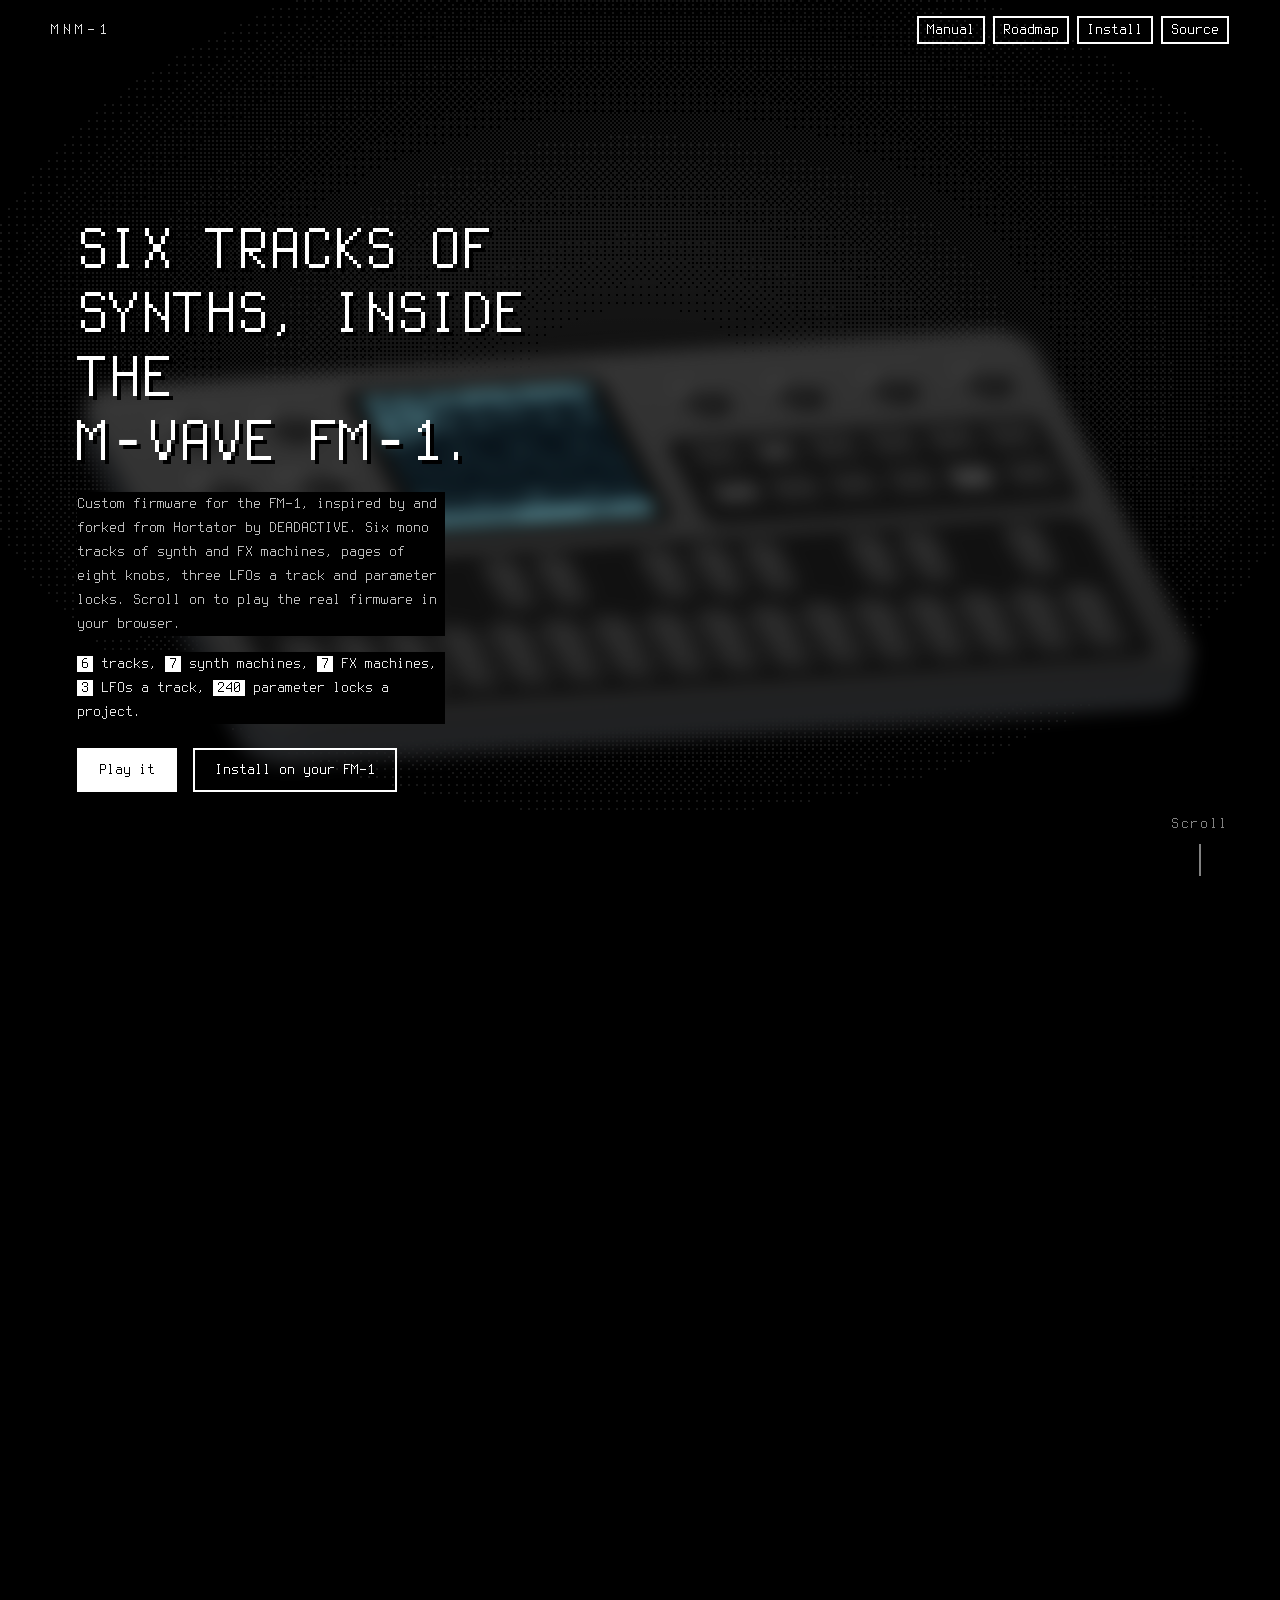
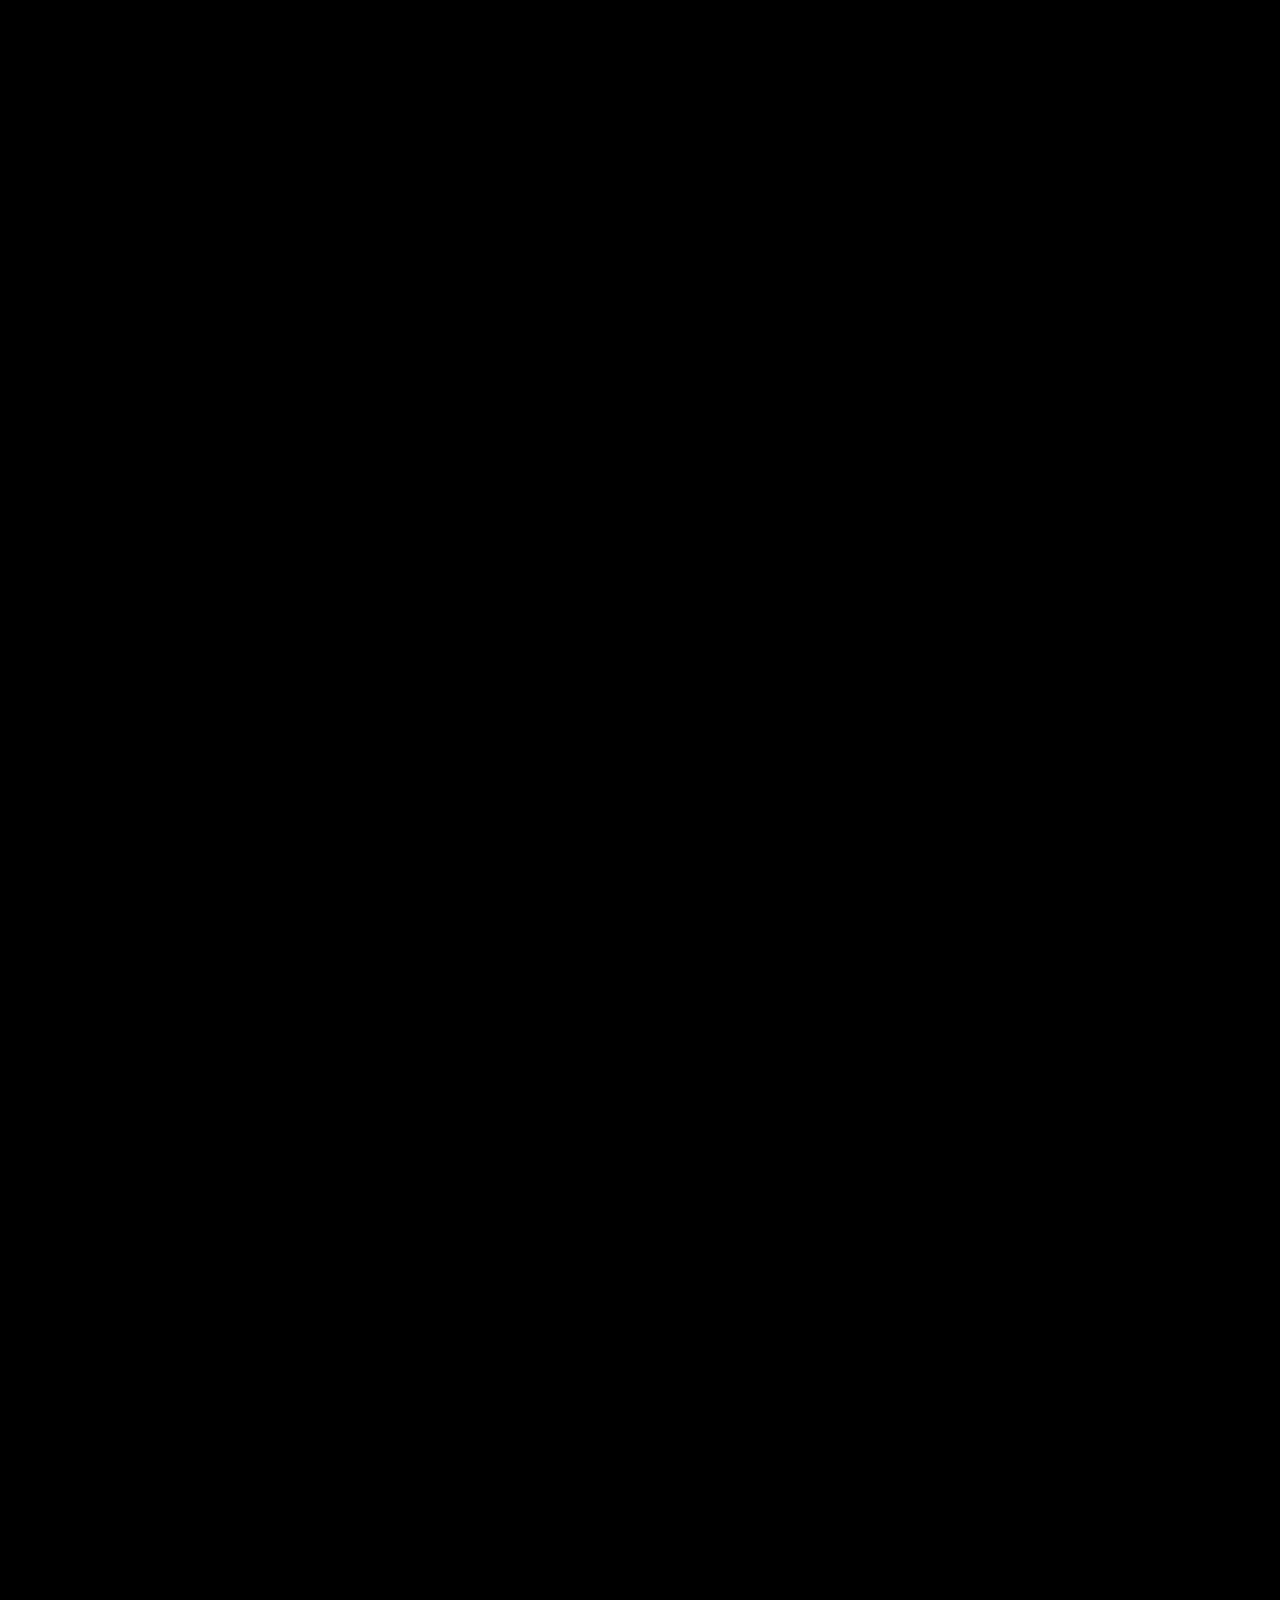
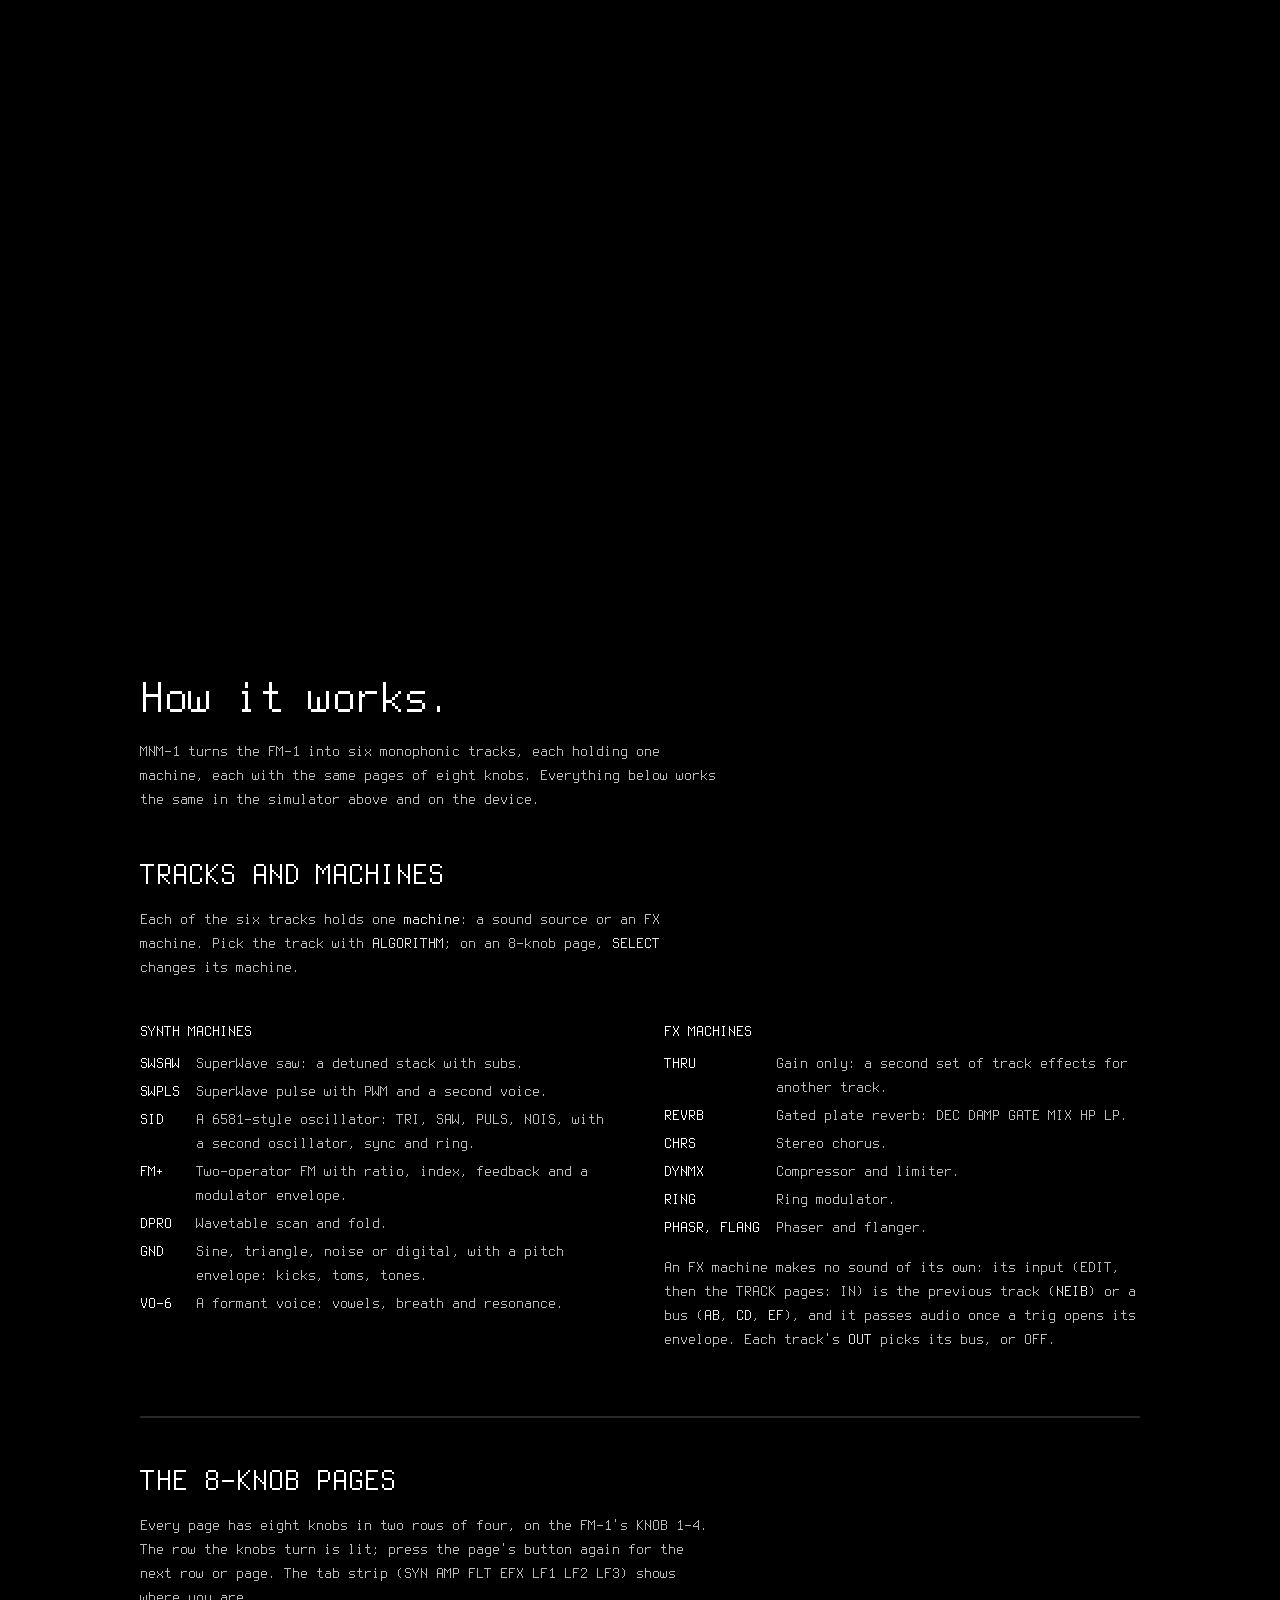
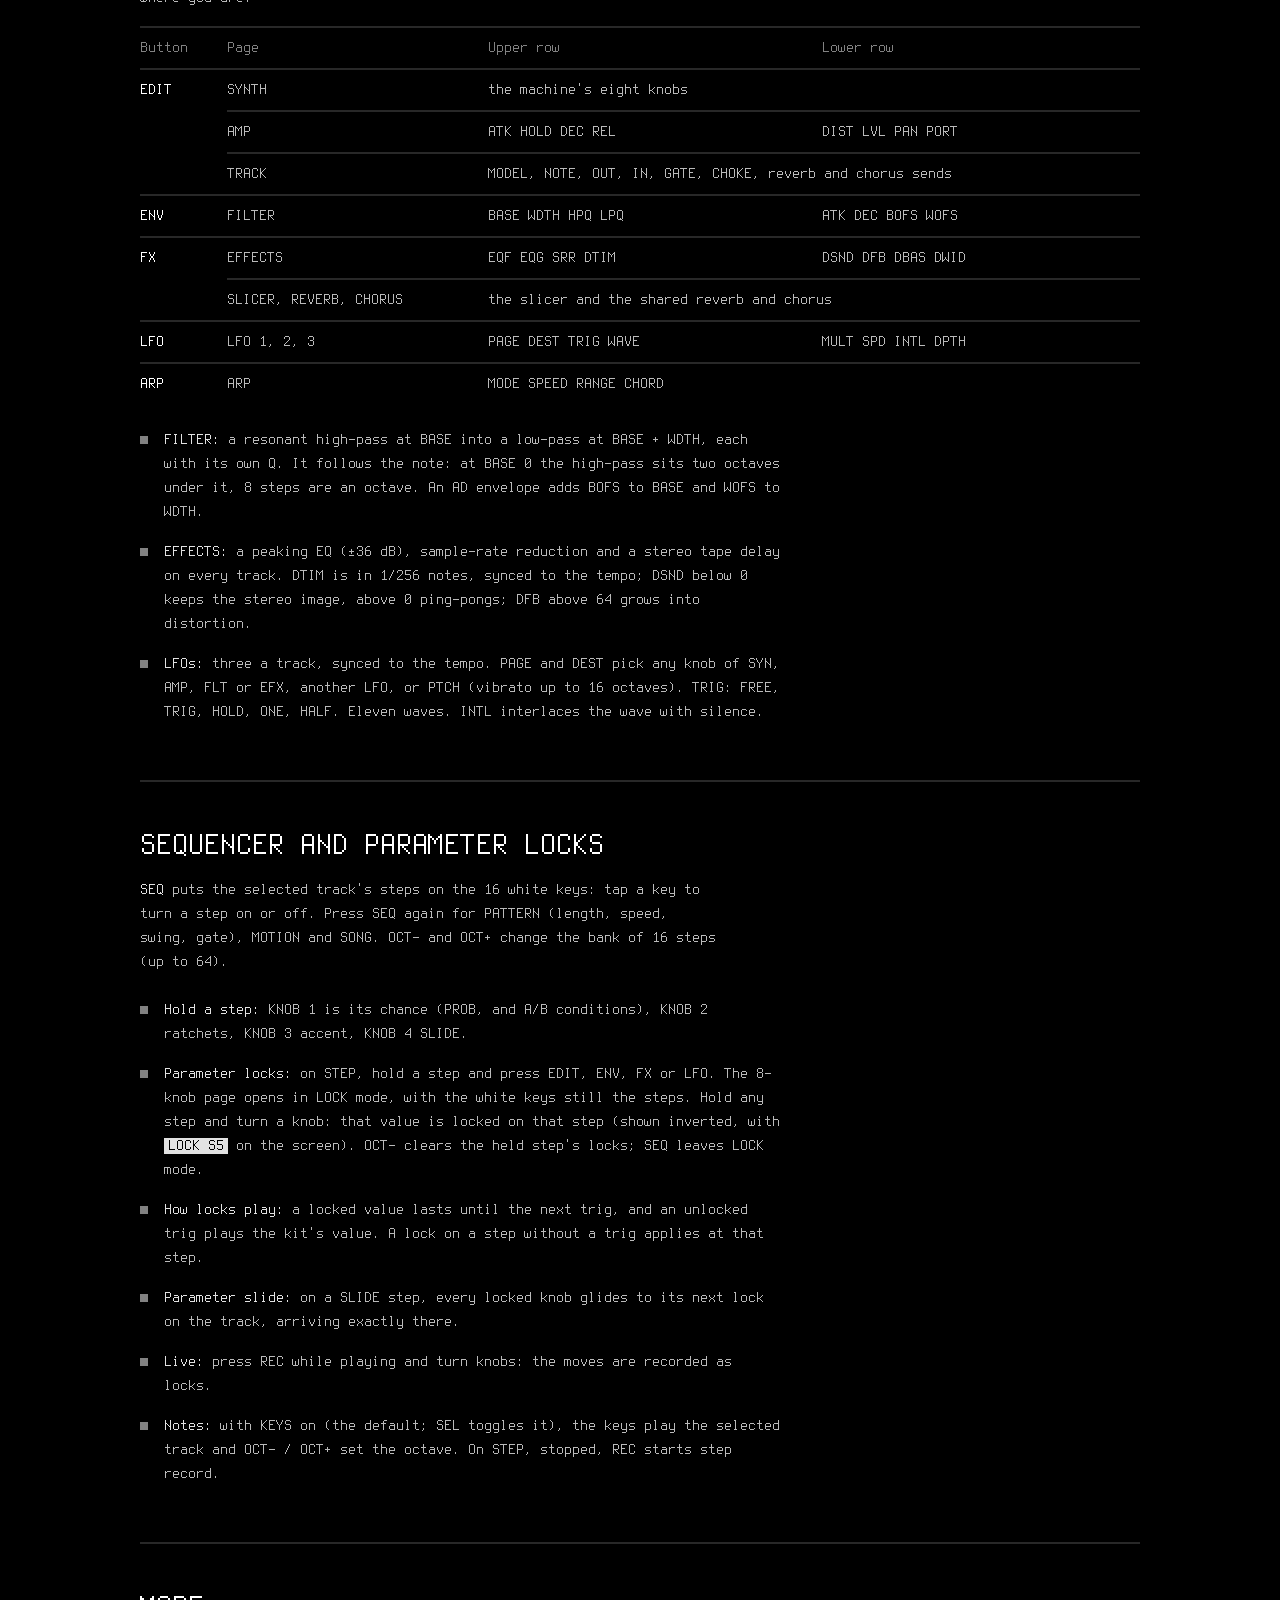
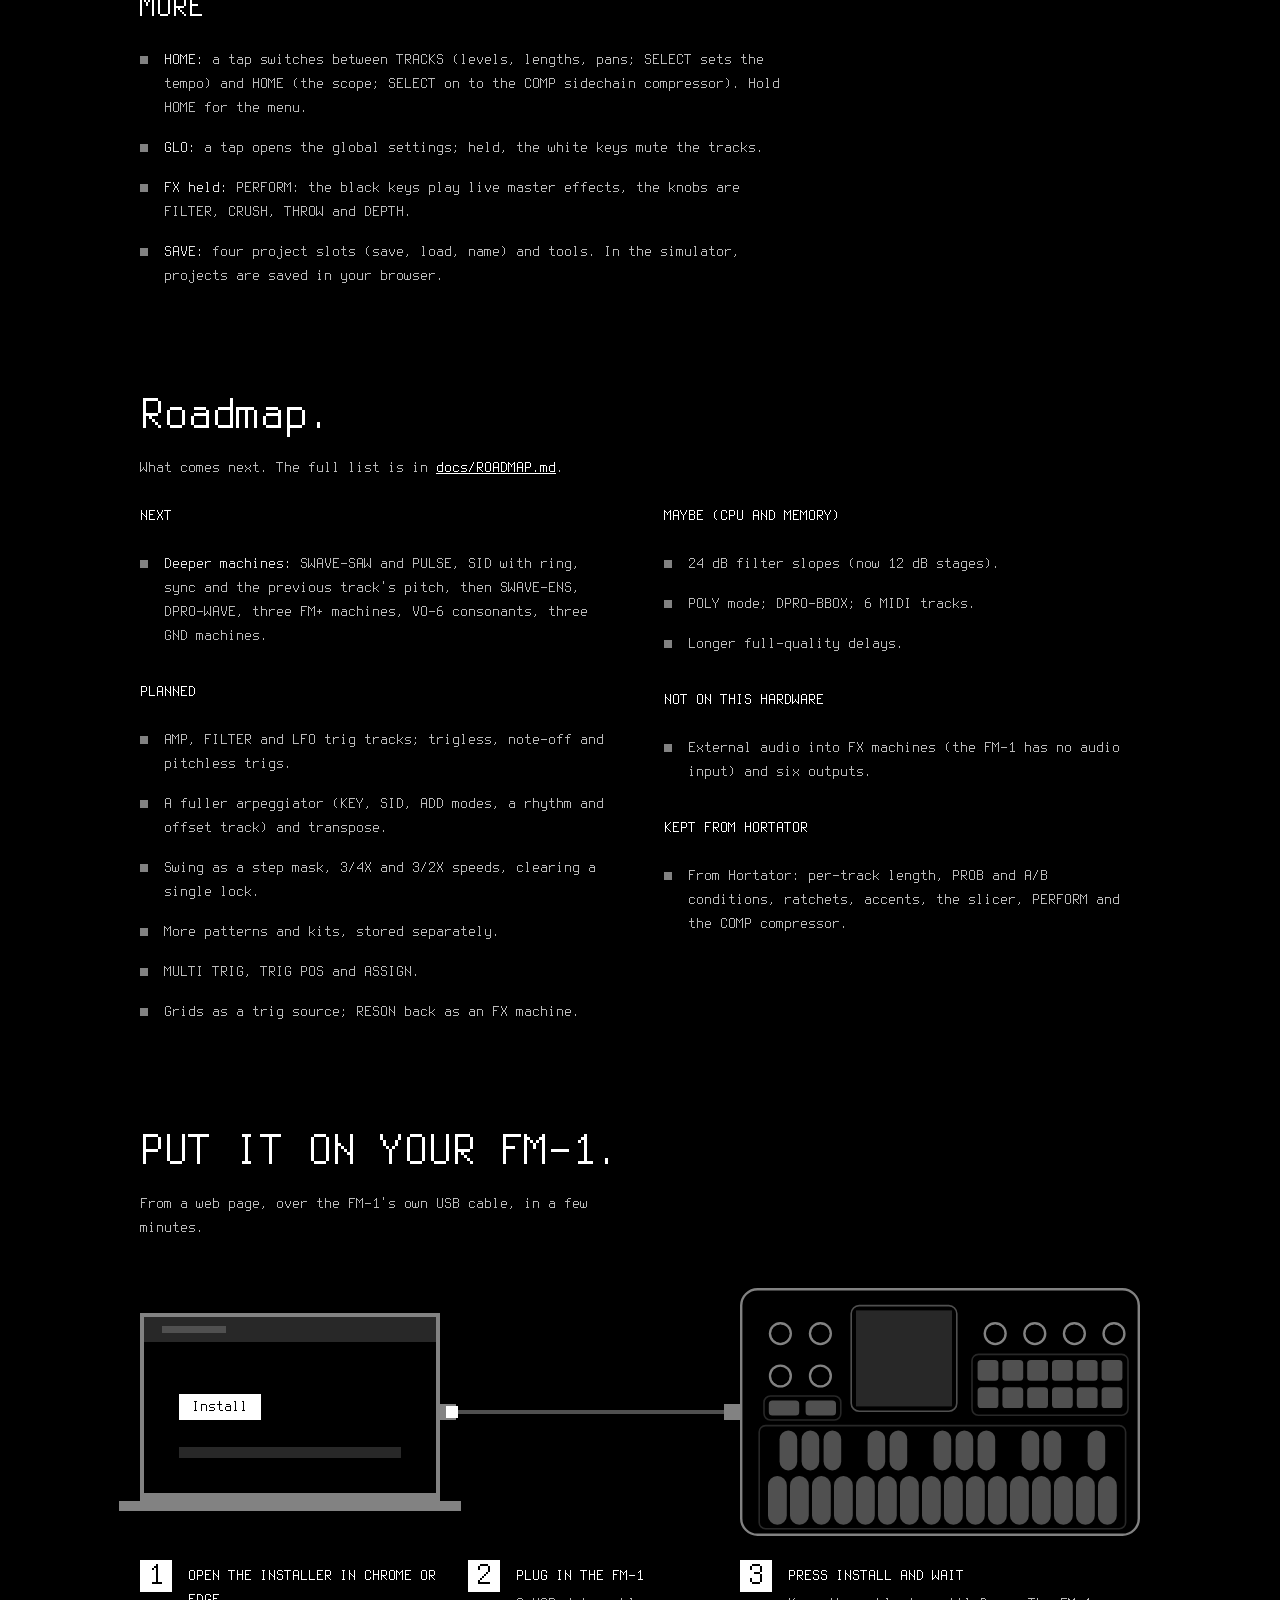
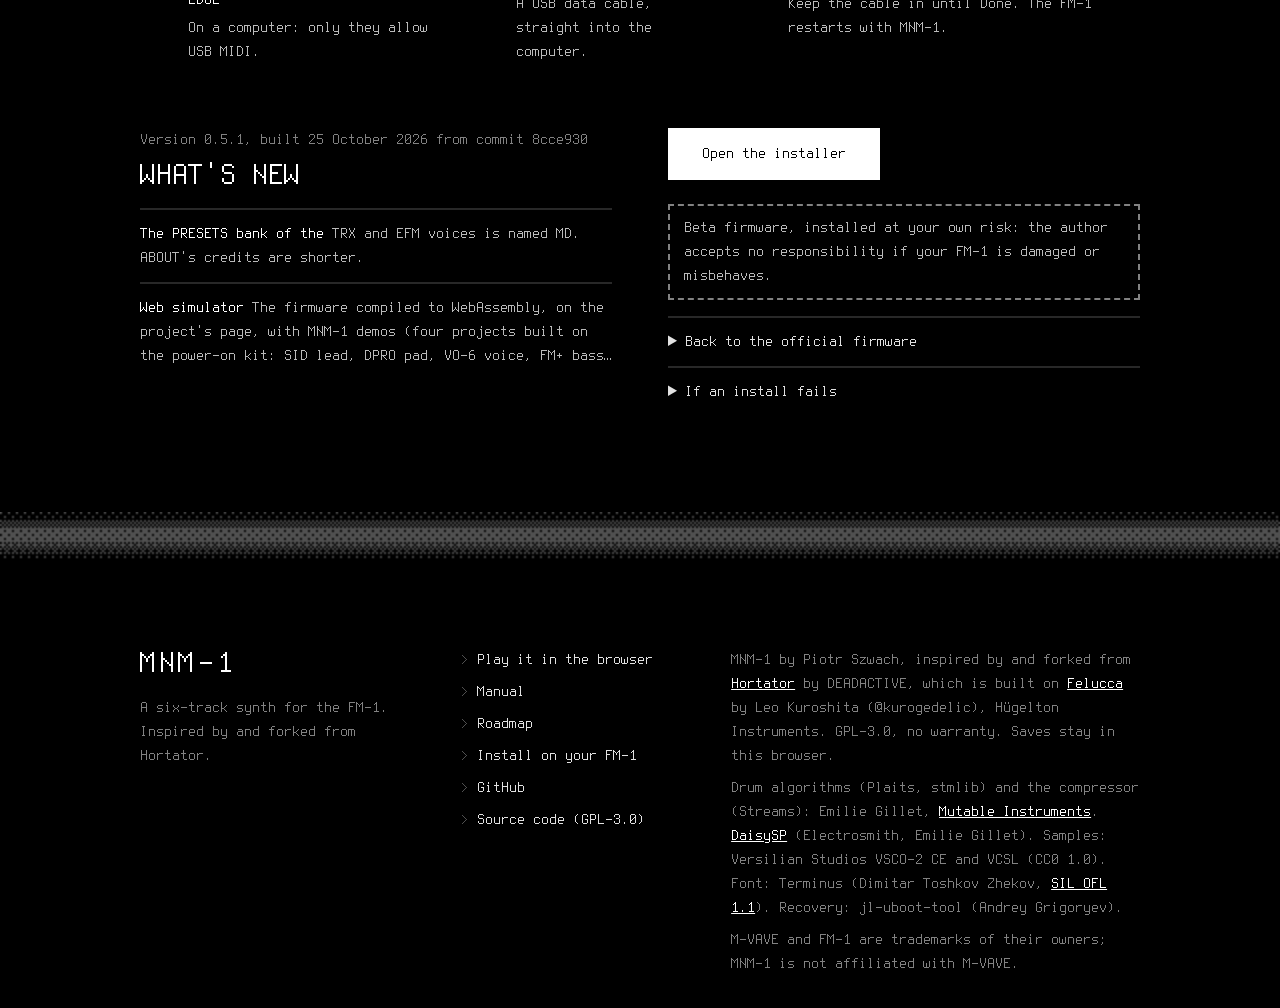
==== commit 7da05b77: "Site: fixed audio worklet Co-Authored-By: Claude Opus 5.5 <noreply@anthropic.com>" ====
--- a/index.html
+++ b/index.html
@@ -11,8 +11,8 @@
 <link rel="preconnect" href="https://fonts.googleapis.com">
 <link rel="preconnect" href="https://fonts.gstatic.com" crossorigin>
 <link href="https://fonts.googleapis.com/css2?family=Silkscreen&display=swap" rel="stylesheet" media="print" onload="this.media='all'">
-<link rel="preload" href="terminus.woff?v=c141ef25fb" as="font" type="font/woff" crossorigin>
-<link rel="stylesheet" href="sim.css?v=c141ef25fb">
+<link rel="preload" href="terminus.woff?v=0dbf9357c3" as="font" type="font/woff" crossorigin>
+<link rel="stylesheet" href="sim.css?v=0dbf9357c3">
 </head>
 <body>
 <section id="hero" class="hero" aria-label="MNM-1">
@@ -307,7 +307,7 @@
     <a href="#roadmap">Roadmap</a>
     <a href="webapp/installer/">Install on your FM-1</a>
     <a href="https://github.com/galfaroth/mnm1">GitHub</a>
-    <a href="source.tar.gz?v=c141ef25fb">Source code (GPL-3.0)</a>
+    <a href="source.tar.gz?v=0dbf9357c3">Source code (GPL-3.0)</a>
   </nav>
   <div class="foot-credits">
     <p>MNM-1 by Piotr Szwach, inspired by and forked from
@@ -318,10 +318,10 @@
       <a href="https://github.com/pichenettes/eurorack" target="_blank" rel="noopener">Mutable Instruments</a>.
       <a href="https://github.com/electro-smith/DaisySP" target="_blank" rel="noopener">DaisySP</a> (Electrosmith,
       Emilie Gillet). Samples: Versilian Studios VSCO-2 CE and VCSL (CC0 1.0). Font: Terminus (Dimitar Toshkov
-      Zhekov, <a href="terminus-license.txt?v=c141ef25fb">SIL OFL 1.1</a>). Recovery: jl-uboot-tool (Andrey Grigoryev).</p>
+      Zhekov, <a href="terminus-license.txt?v=0dbf9357c3">SIL OFL 1.1</a>). Recovery: jl-uboot-tool (Andrey Grigoryev).</p>
     <p>M-VAVE and FM-1 are trademarks of their owners; MNM-1 is not affiliated with M-VAVE.</p>
   </div>
 </footer>
-<script type="module" src="app.js?v=c141ef25fb"></script>
+<script type="module" src="app.js?v=0dbf9357c3"></script>
 </body>
 </html>
--- a/sim.css
+++ b/sim.css
@@ -3,7 +3,7 @@
 /* The page as the FM-1's screen: its MONO palette (firmware/src/gfx.c: five steps of one colour plus white, in the
  * firmware's own roles), its typeface (Terminus 8 x 16, tests/sim_font.mjs, on its 16 px grid: 16, 32, 48, 64, 80),
  * blends dithered (dither.js), headings that glitch as they arrive. Only the device keeps its hardware greys. */
-@font-face { font-family: "Hortator Terminus"; src: url("terminus.woff?v=c141ef25fb") format("woff"); font-display: swap; }
+@font-face { font-family: "Hortator Terminus"; src: url("terminus.woff?v=0dbf9357c3") format("woff"); font-display: swap; }
 :root {
   --k: #000000;                                    /* the screen */
   --c1: #282828;                                   /* rules, separators */
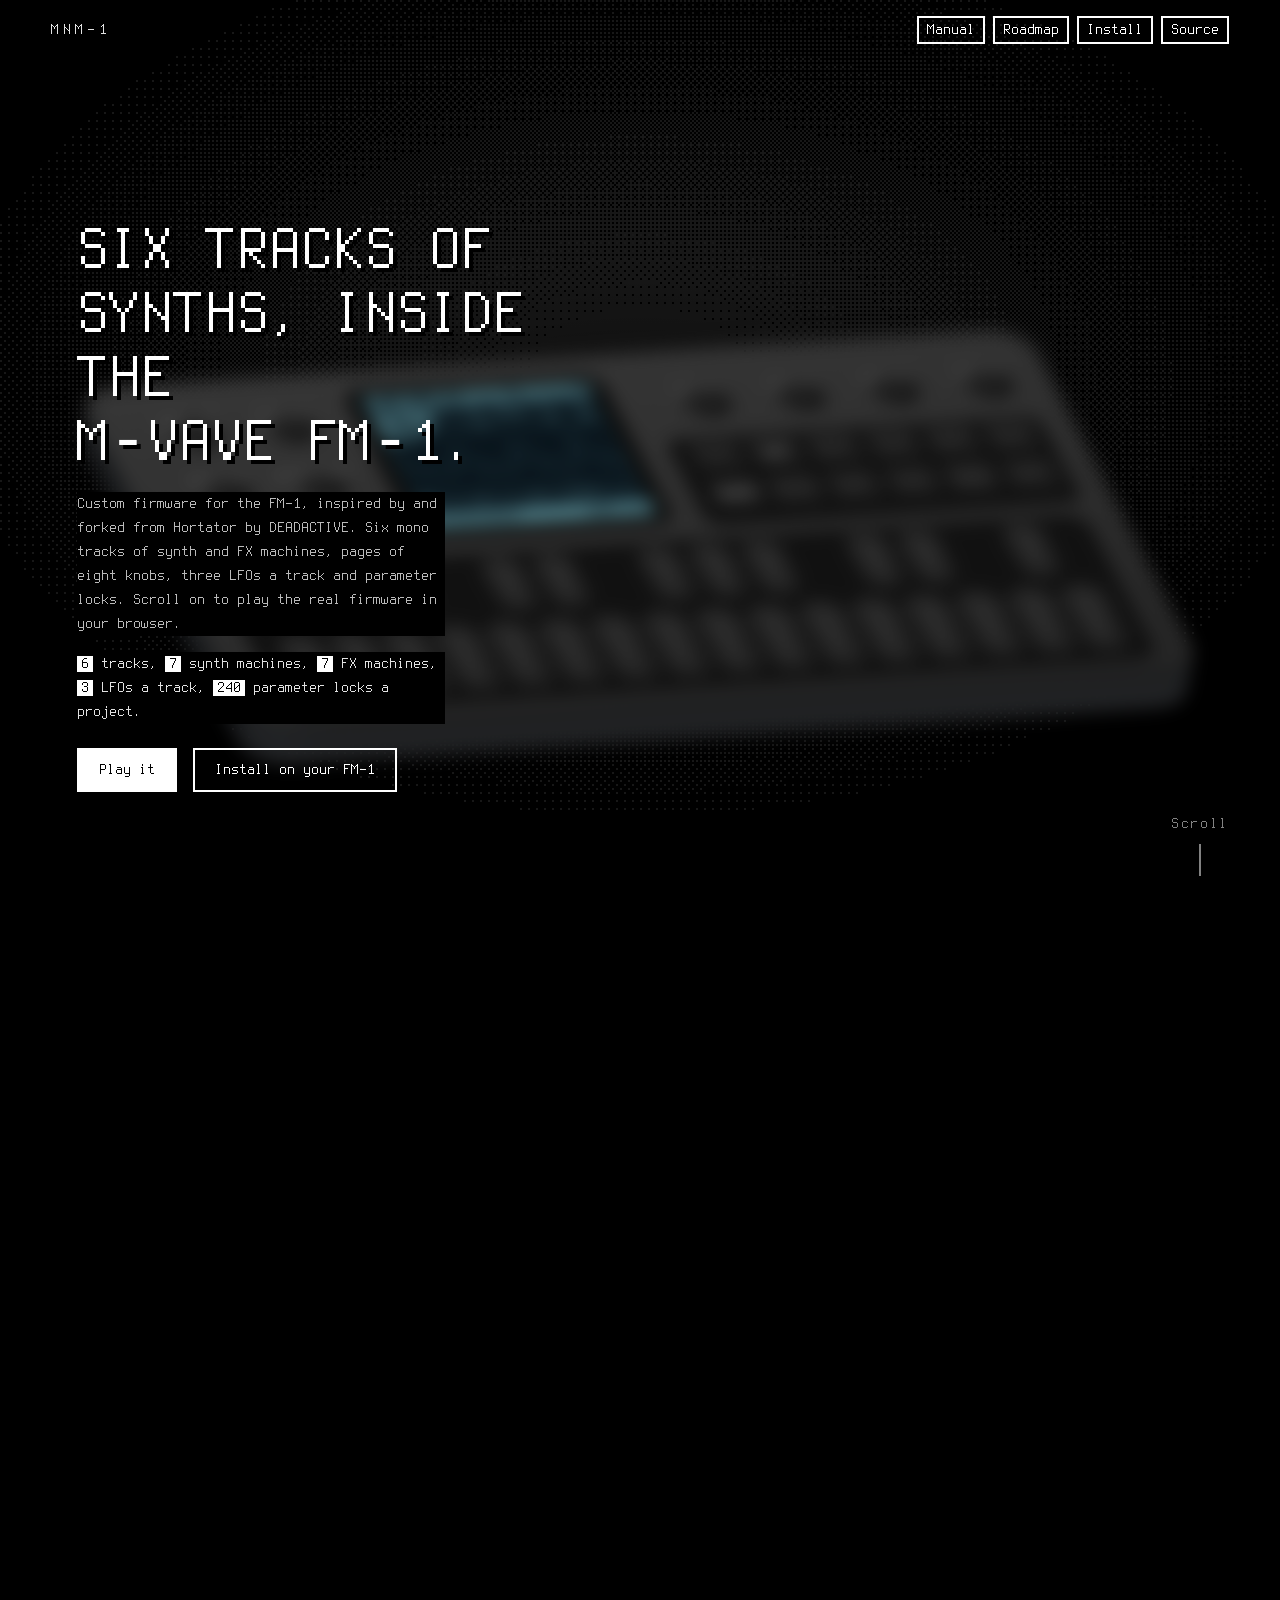
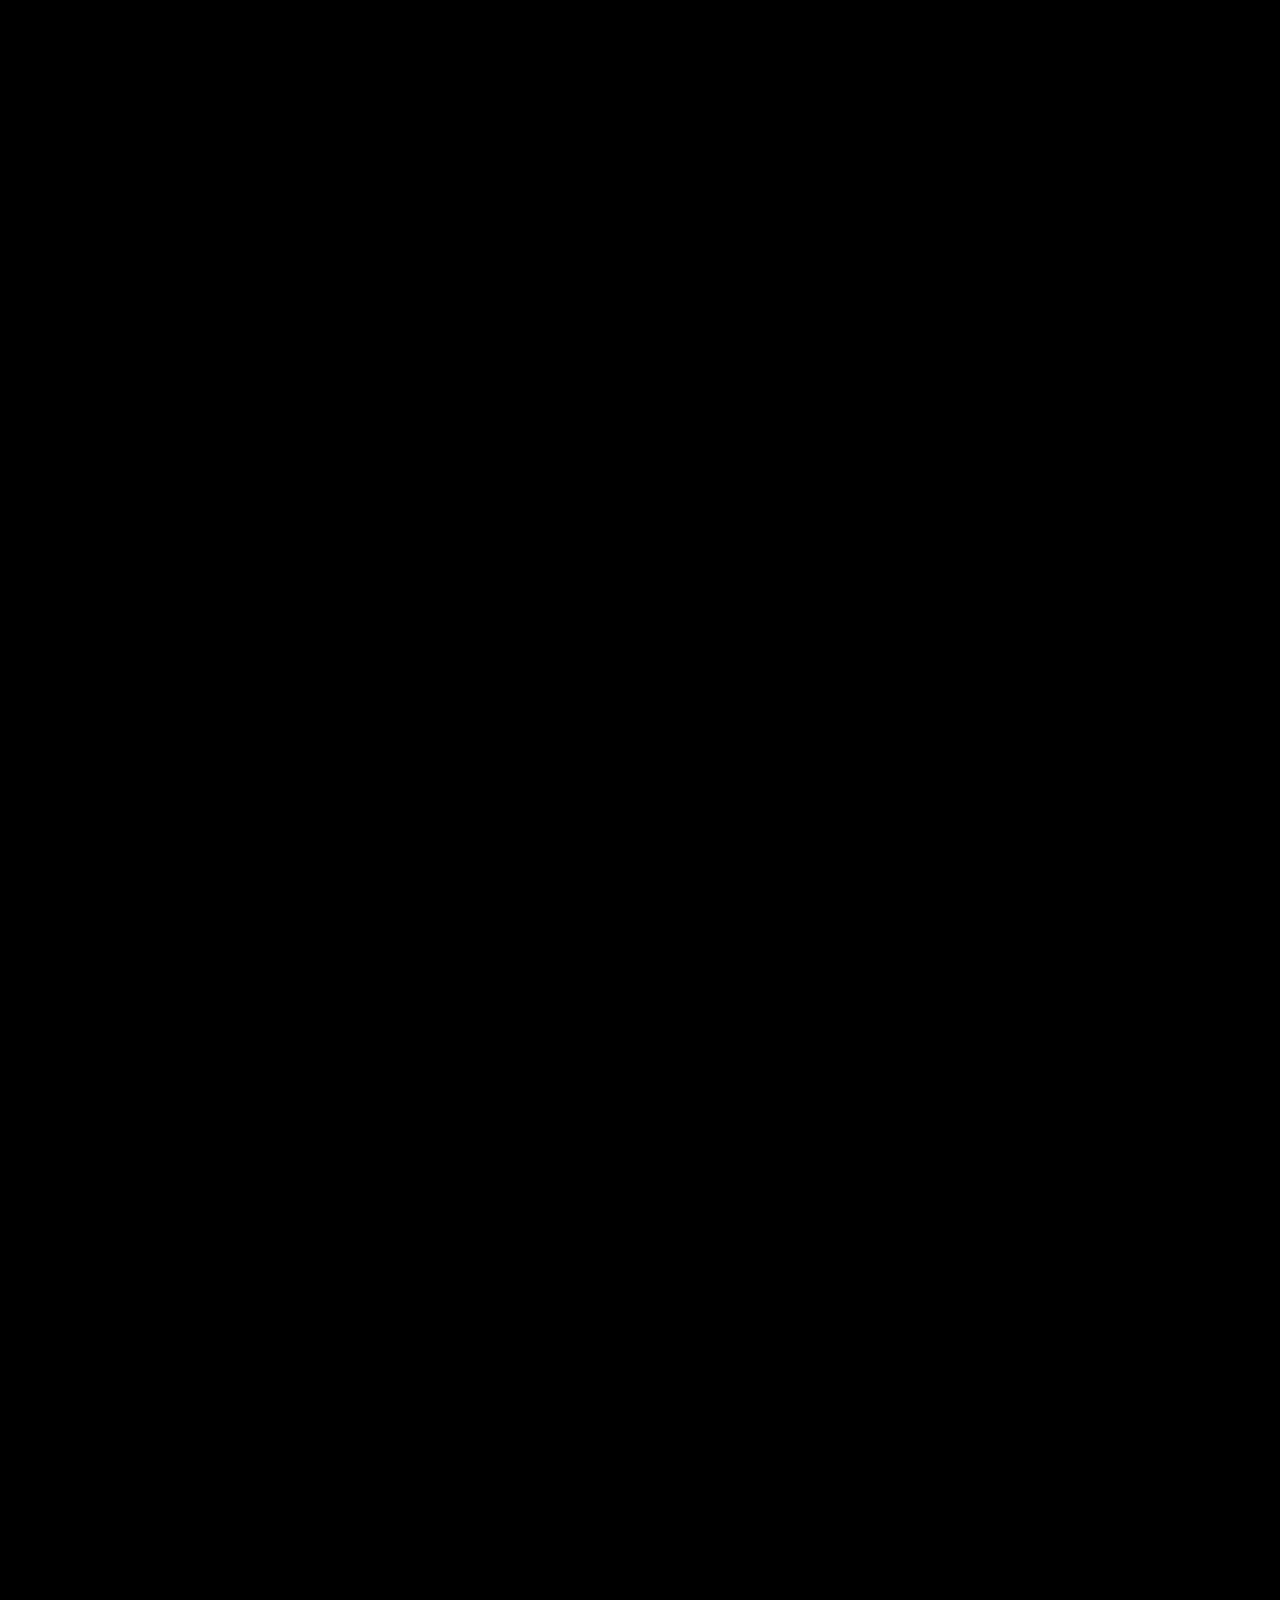
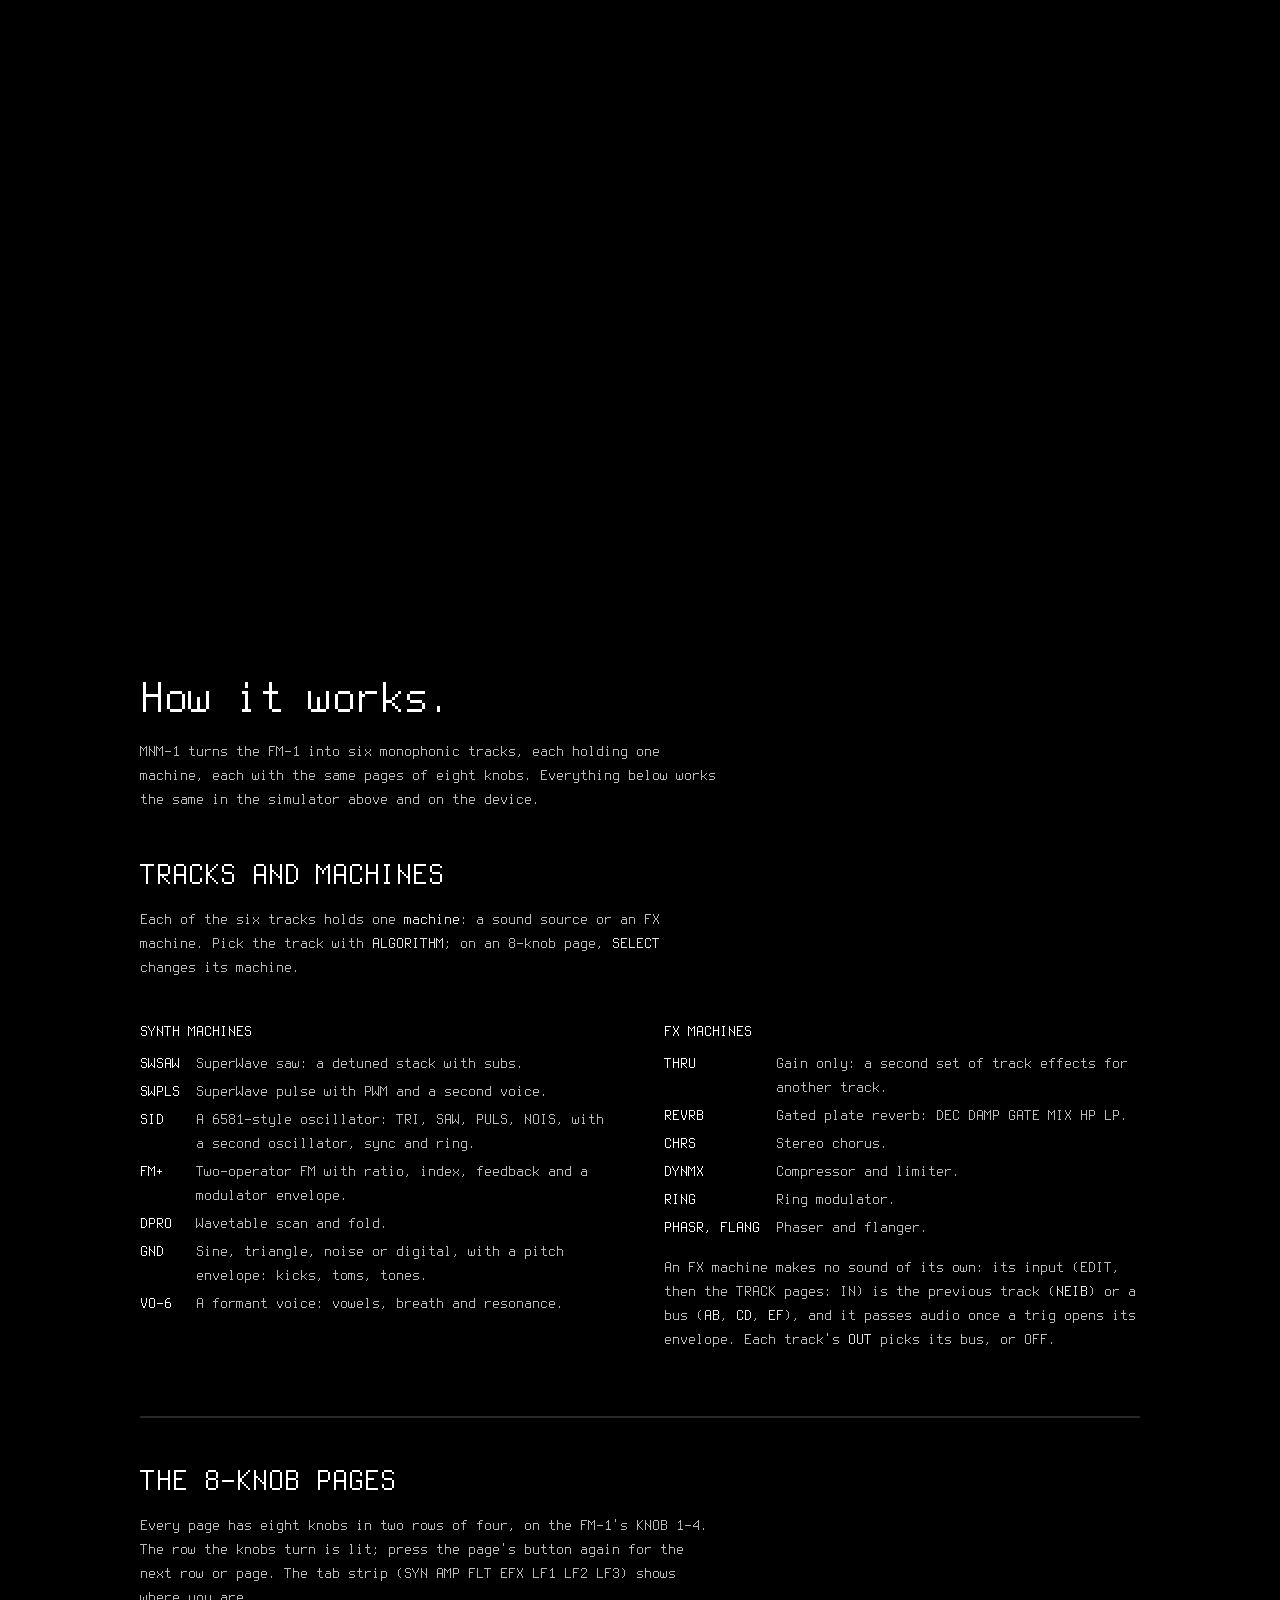
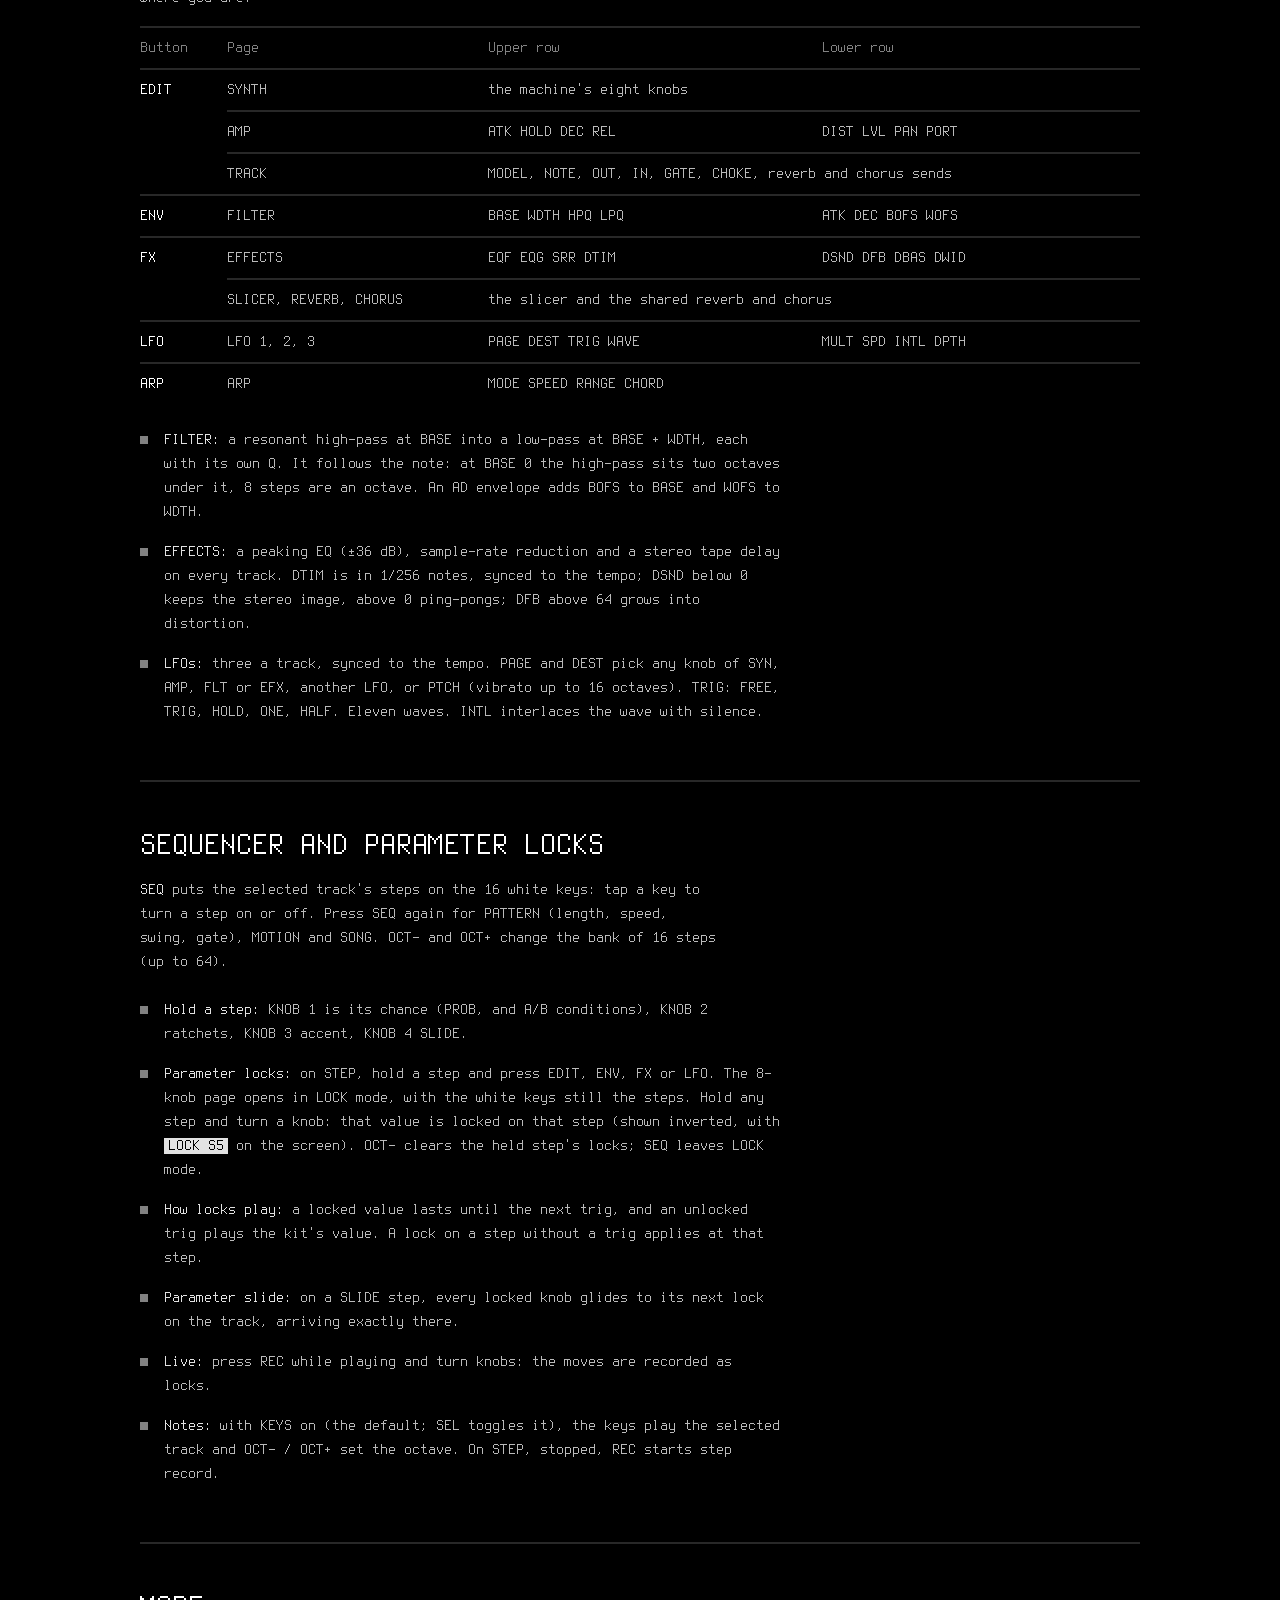
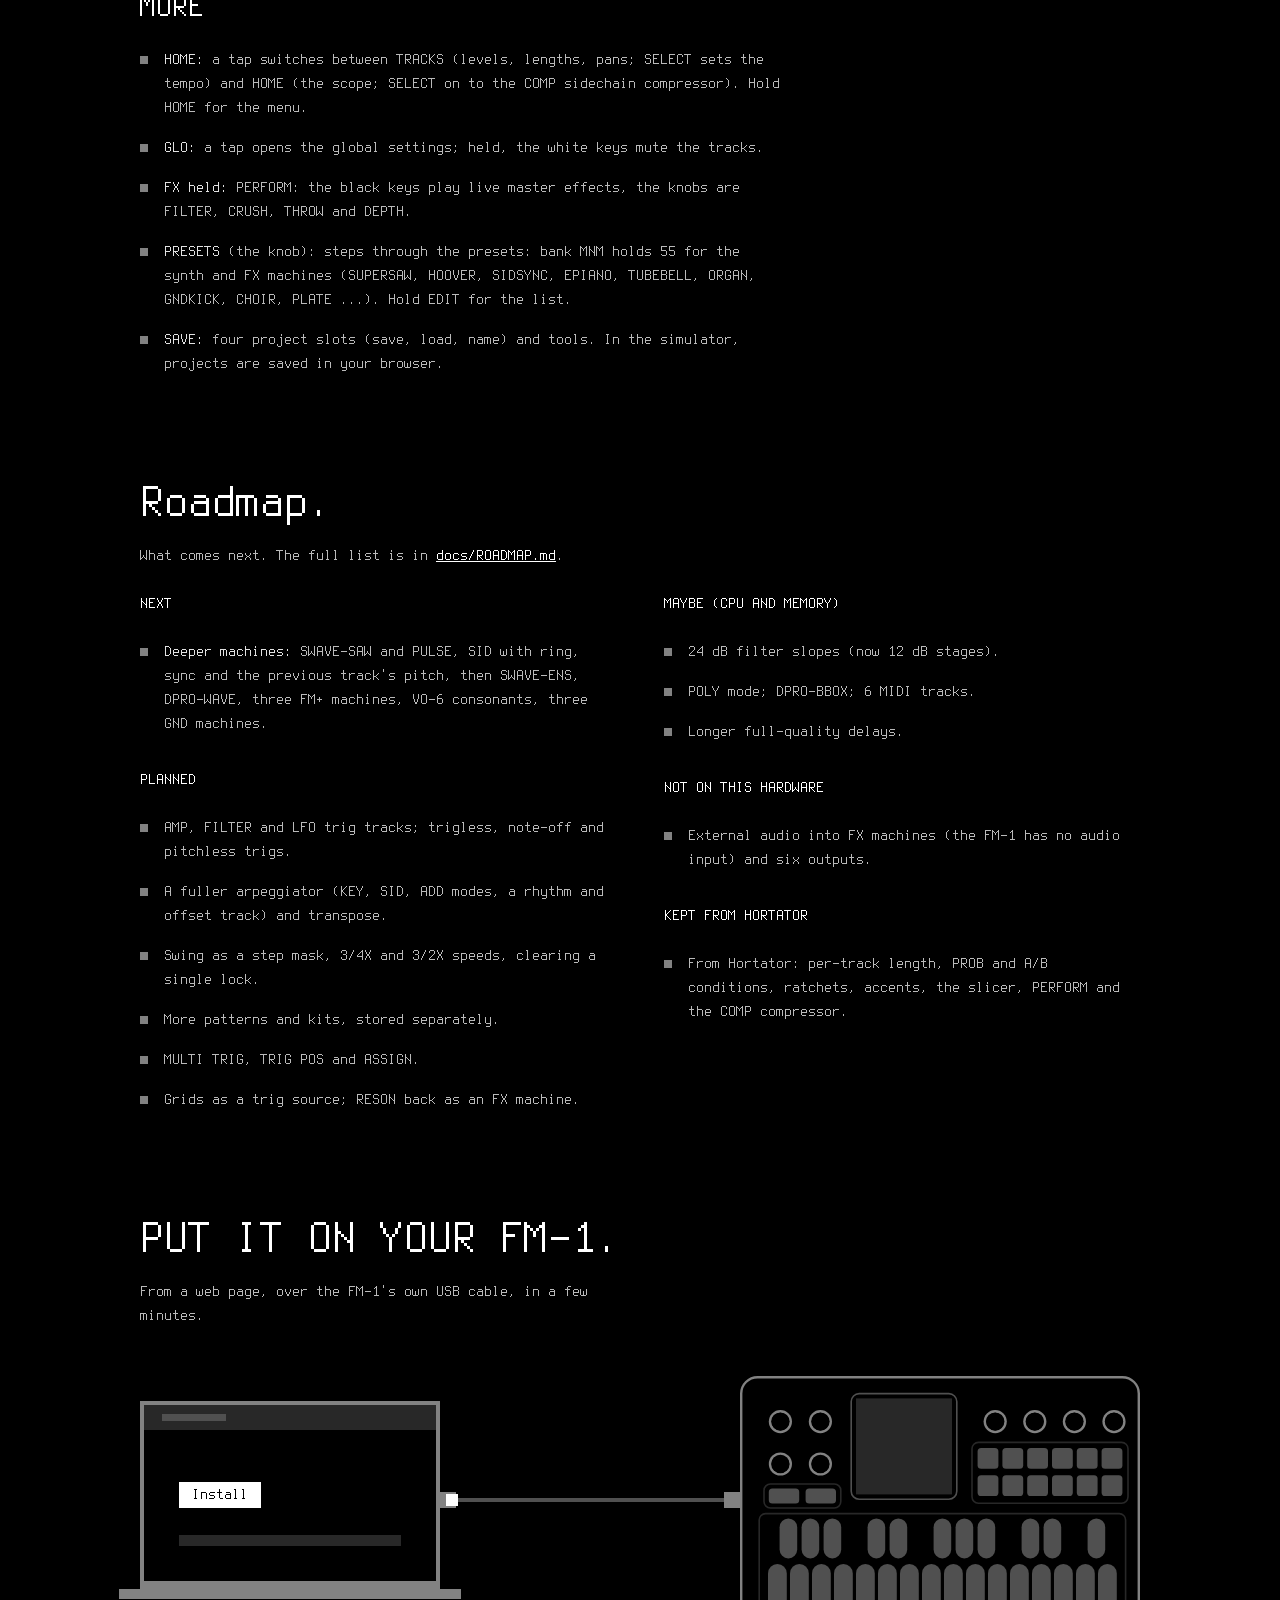
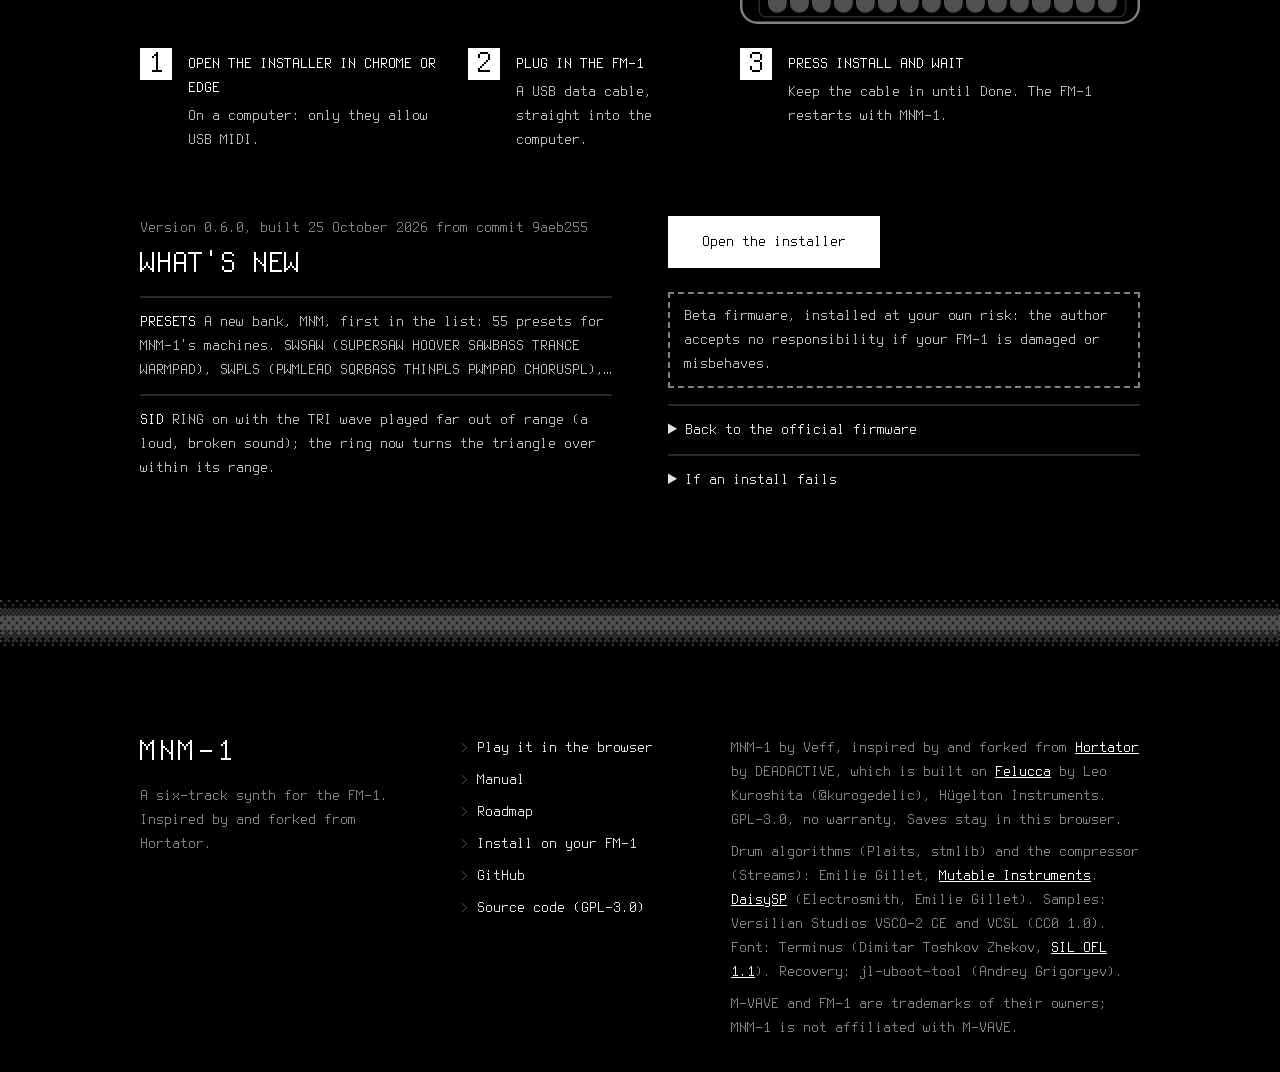
==== commit e362b5a5: "Site: MNM-1 0.6.0 Co-Authored-By: Claude Opus 5.5 <noreply@anthropic.com>" ====
--- a/index.html
+++ b/index.html
@@ -1,7 +1,7 @@
 <!doctype html>
 <!-- SPDX-License-Identifier: GPL-3.0-only
      Drum machine fork: 2026 DEADACTIVE
-     MNM-1: 2026 Piotr Szwach -->
+     MNM-1: 2026 Veff -->
 <html lang="en">
 <head>
 <meta charset="utf-8">
@@ -11,8 +11,8 @@
 <link rel="preconnect" href="https://fonts.googleapis.com">
 <link rel="preconnect" href="https://fonts.gstatic.com" crossorigin>
 <link href="https://fonts.googleapis.com/css2?family=Silkscreen&display=swap" rel="stylesheet" media="print" onload="this.media='all'">
-<link rel="preload" href="terminus.woff?v=0dbf9357c3" as="font" type="font/woff" crossorigin>
-<link rel="stylesheet" href="sim.css?v=0dbf9357c3">
+<link rel="preload" href="terminus.woff?v=5ba84c12c5" as="font" type="font/woff" crossorigin>
+<link rel="stylesheet" href="sim.css?v=5ba84c12c5">
 </head>
 <body>
 <section id="hero" class="hero" aria-label="MNM-1">
@@ -200,6 +200,8 @@
       <li><b>GLO:</b> a tap opens the global settings; held, the white keys mute the tracks.</li>
       <li><b>FX held:</b> PERFORM: the black keys play live master effects, the knobs are FILTER, CRUSH, THROW and
         DEPTH.</li>
+      <li><b>PRESETS</b> (the knob): steps through the presets: bank MNM holds 55 for the synth and FX machines
+        (SUPERSAW, HOOVER, SIDSYNC, EPIANO, TUBEBELL, ORGAN, GNDKICK, CHOIR, PLATE ...). Hold EDIT for the list.</li>
       <li><b>SAVE:</b> four project slots (save, load, name) and tools. In the simulator, projects are saved in your
         browser.</li>
     </ul>
@@ -307,10 +309,10 @@
     <a href="#roadmap">Roadmap</a>
     <a href="webapp/installer/">Install on your FM-1</a>
     <a href="https://github.com/galfaroth/mnm1">GitHub</a>
-    <a href="source.tar.gz?v=0dbf9357c3">Source code (GPL-3.0)</a>
+    <a href="source.tar.gz?v=5ba84c12c5">Source code (GPL-3.0)</a>
   </nav>
   <div class="foot-credits">
-    <p>MNM-1 by Piotr Szwach, inspired by and forked from
+    <p>MNM-1 by Veff, inspired by and forked from
       <a href="https://deadactive.github.io/hortator/" target="_blank" rel="noopener">Hortator</a> by DEADACTIVE, which is
       built on <a href="https://github.com/hugelton/Felucca" target="_blank" rel="noopener">Felucca</a> by Leo Kuroshita
       (@kurogedelic), Hügelton Instruments. GPL-3.0, no warranty. Saves stay in this browser.</p>
@@ -318,10 +320,10 @@
       <a href="https://github.com/pichenettes/eurorack" target="_blank" rel="noopener">Mutable Instruments</a>.
       <a href="https://github.com/electro-smith/DaisySP" target="_blank" rel="noopener">DaisySP</a> (Electrosmith,
       Emilie Gillet). Samples: Versilian Studios VSCO-2 CE and VCSL (CC0 1.0). Font: Terminus (Dimitar Toshkov
-      Zhekov, <a href="terminus-license.txt?v=0dbf9357c3">SIL OFL 1.1</a>). Recovery: jl-uboot-tool (Andrey Grigoryev).</p>
+      Zhekov, <a href="terminus-license.txt?v=5ba84c12c5">SIL OFL 1.1</a>). Recovery: jl-uboot-tool (Andrey Grigoryev).</p>
     <p>M-VAVE and FM-1 are trademarks of their owners; MNM-1 is not affiliated with M-VAVE.</p>
   </div>
 </footer>
-<script type="module" src="app.js?v=0dbf9357c3"></script>
+<script type="module" src="app.js?v=5ba84c12c5"></script>
 </body>
 </html>
--- a/sim.css
+++ b/sim.css
@@ -3,7 +3,7 @@
 /* The page as the FM-1's screen: its MONO palette (firmware/src/gfx.c: five steps of one colour plus white, in the
  * firmware's own roles), its typeface (Terminus 8 x 16, tests/sim_font.mjs, on its 16 px grid: 16, 32, 48, 64, 80),
  * blends dithered (dither.js), headings that glitch as they arrive. Only the device keeps its hardware greys. */
-@font-face { font-family: "Hortator Terminus"; src: url("terminus.woff?v=0dbf9357c3") format("woff"); font-display: swap; }
+@font-face { font-family: "Hortator Terminus"; src: url("terminus.woff?v=5ba84c12c5") format("woff"); font-display: swap; }
 :root {
   --k: #000000;                                    /* the screen */
   --c1: #282828;                                   /* rules, separators */
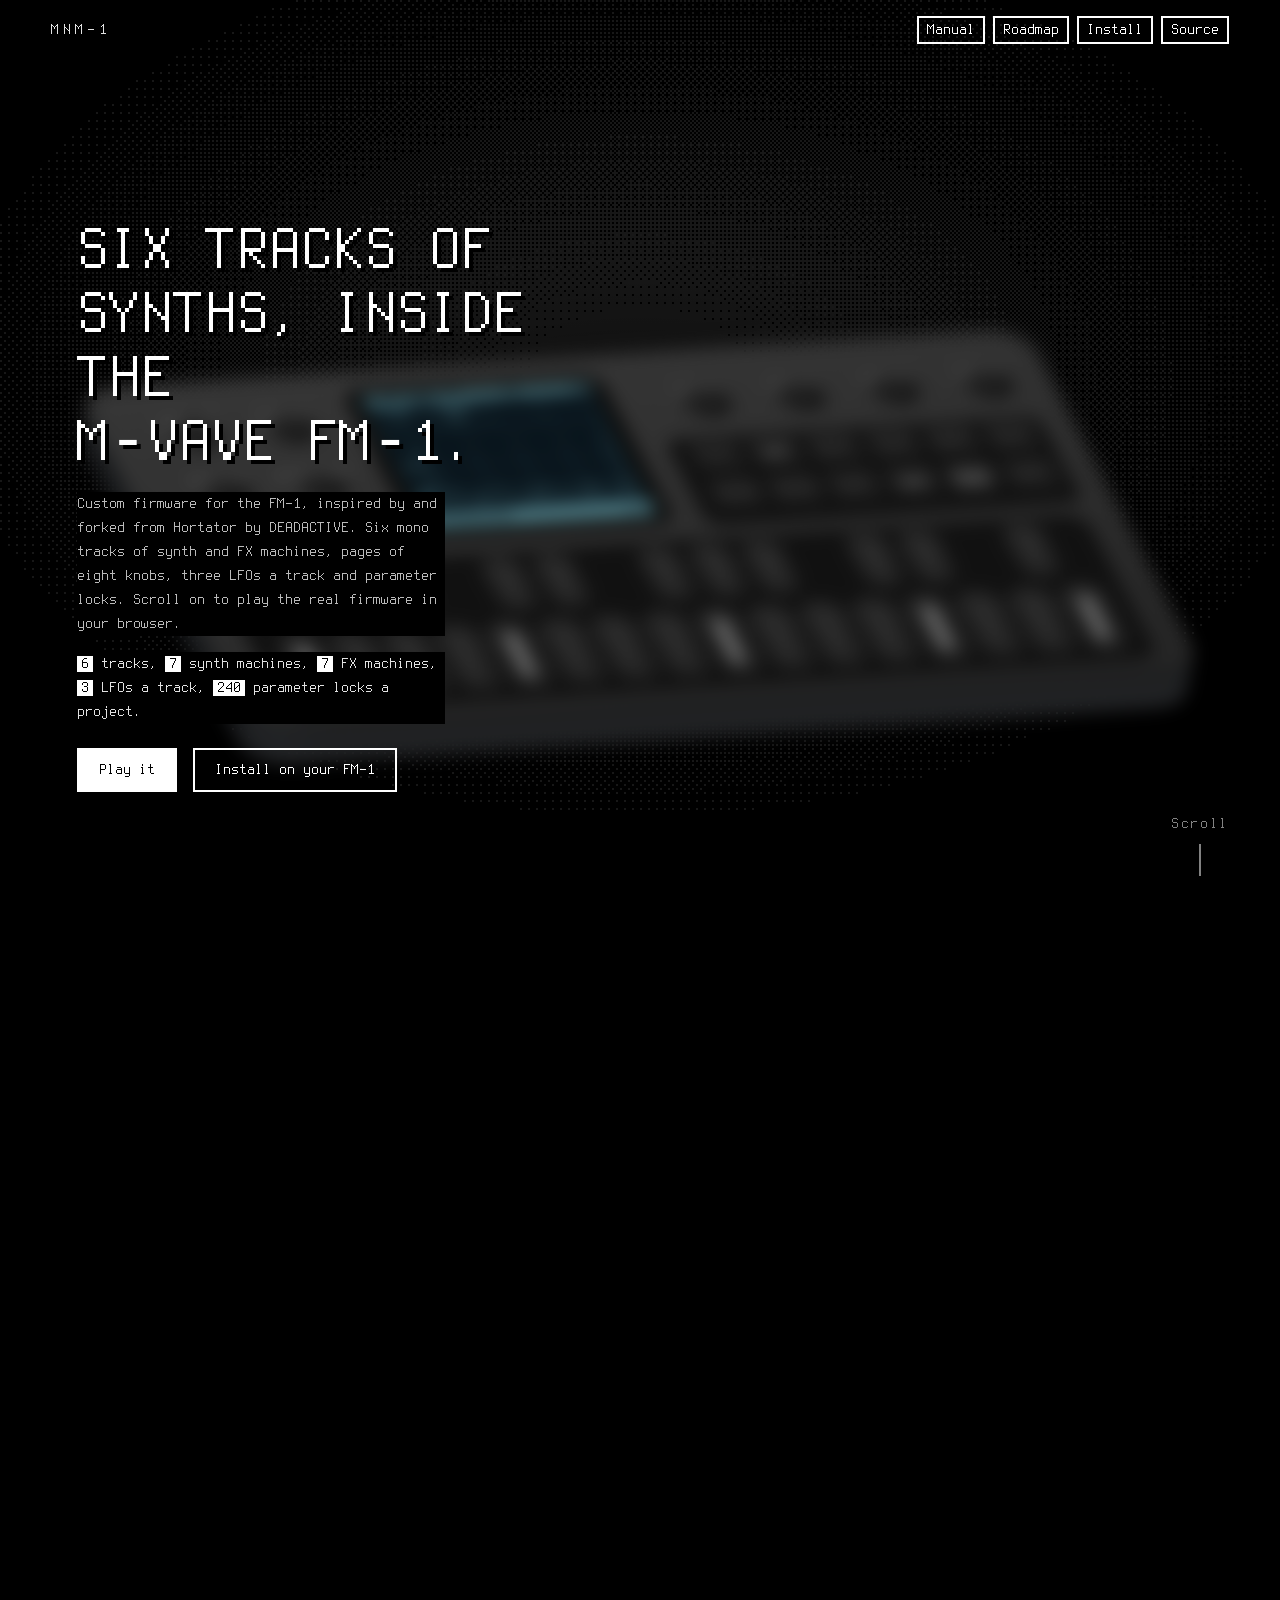
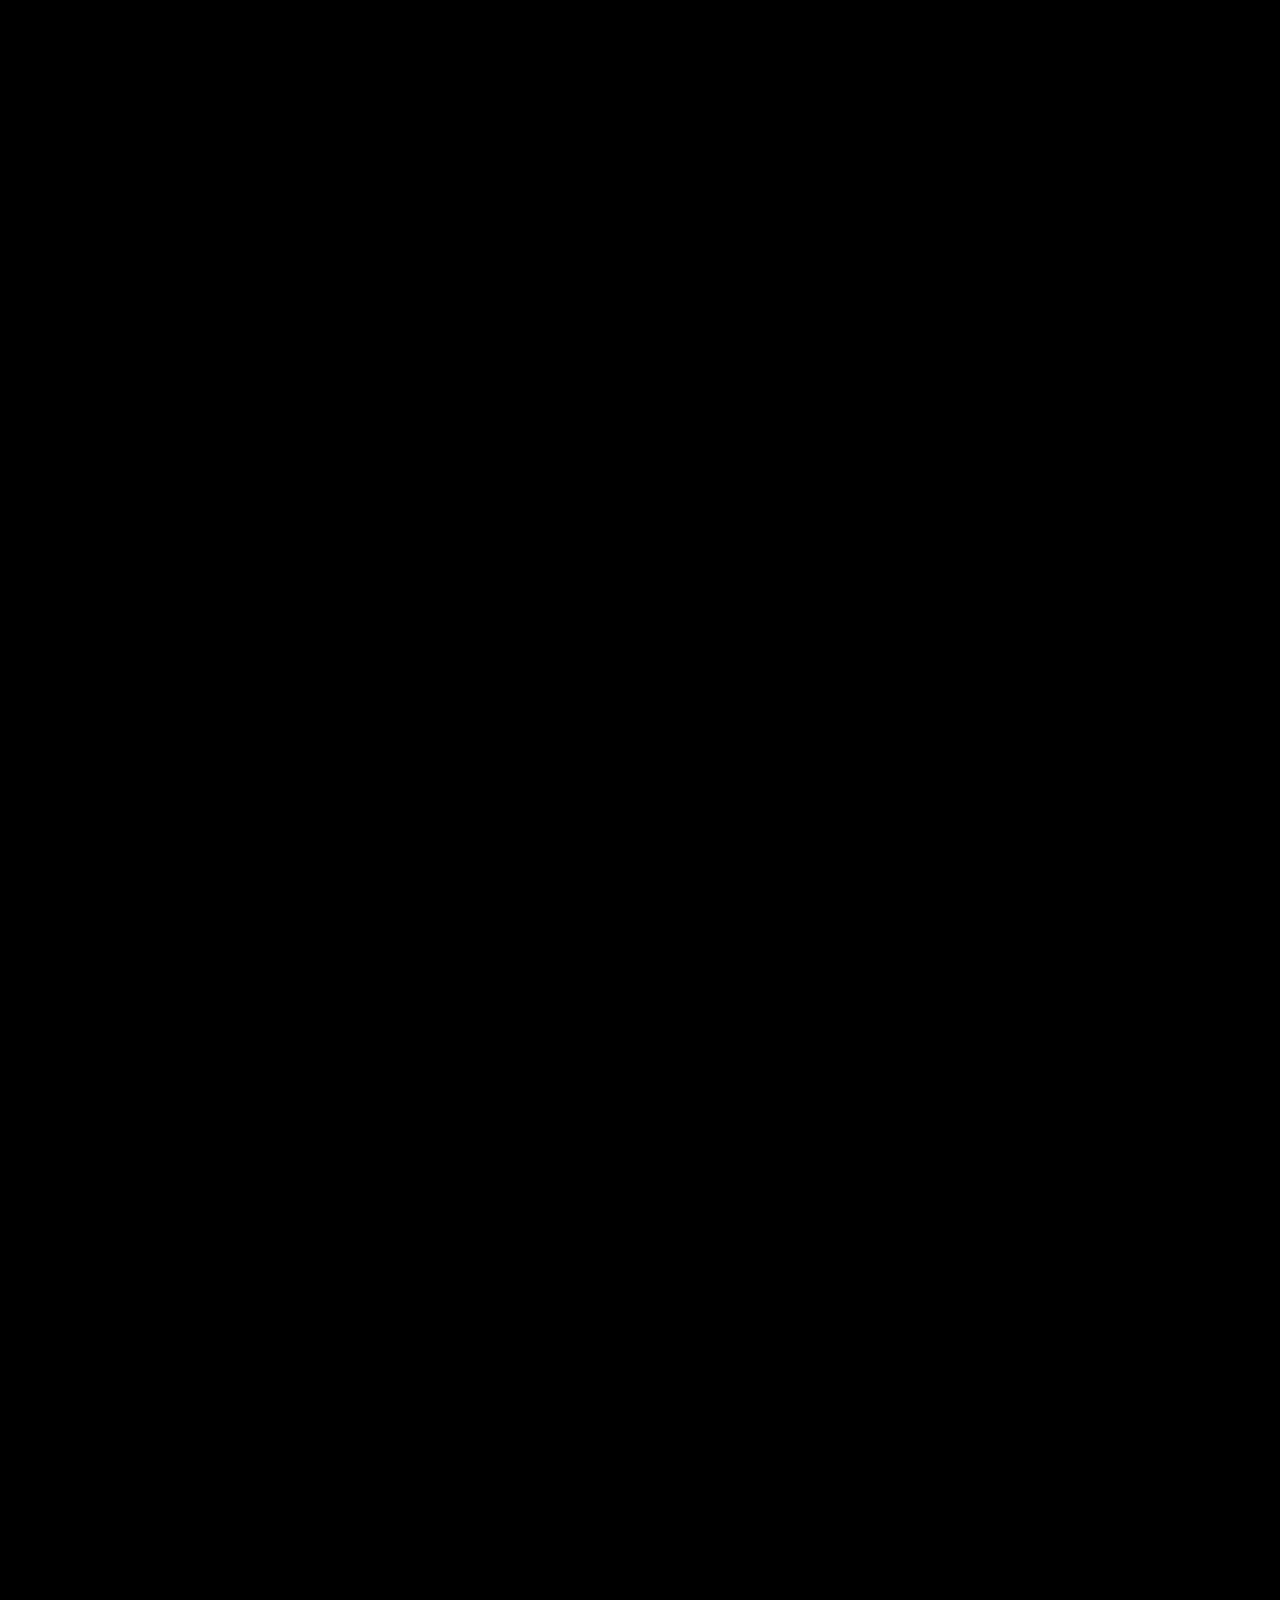
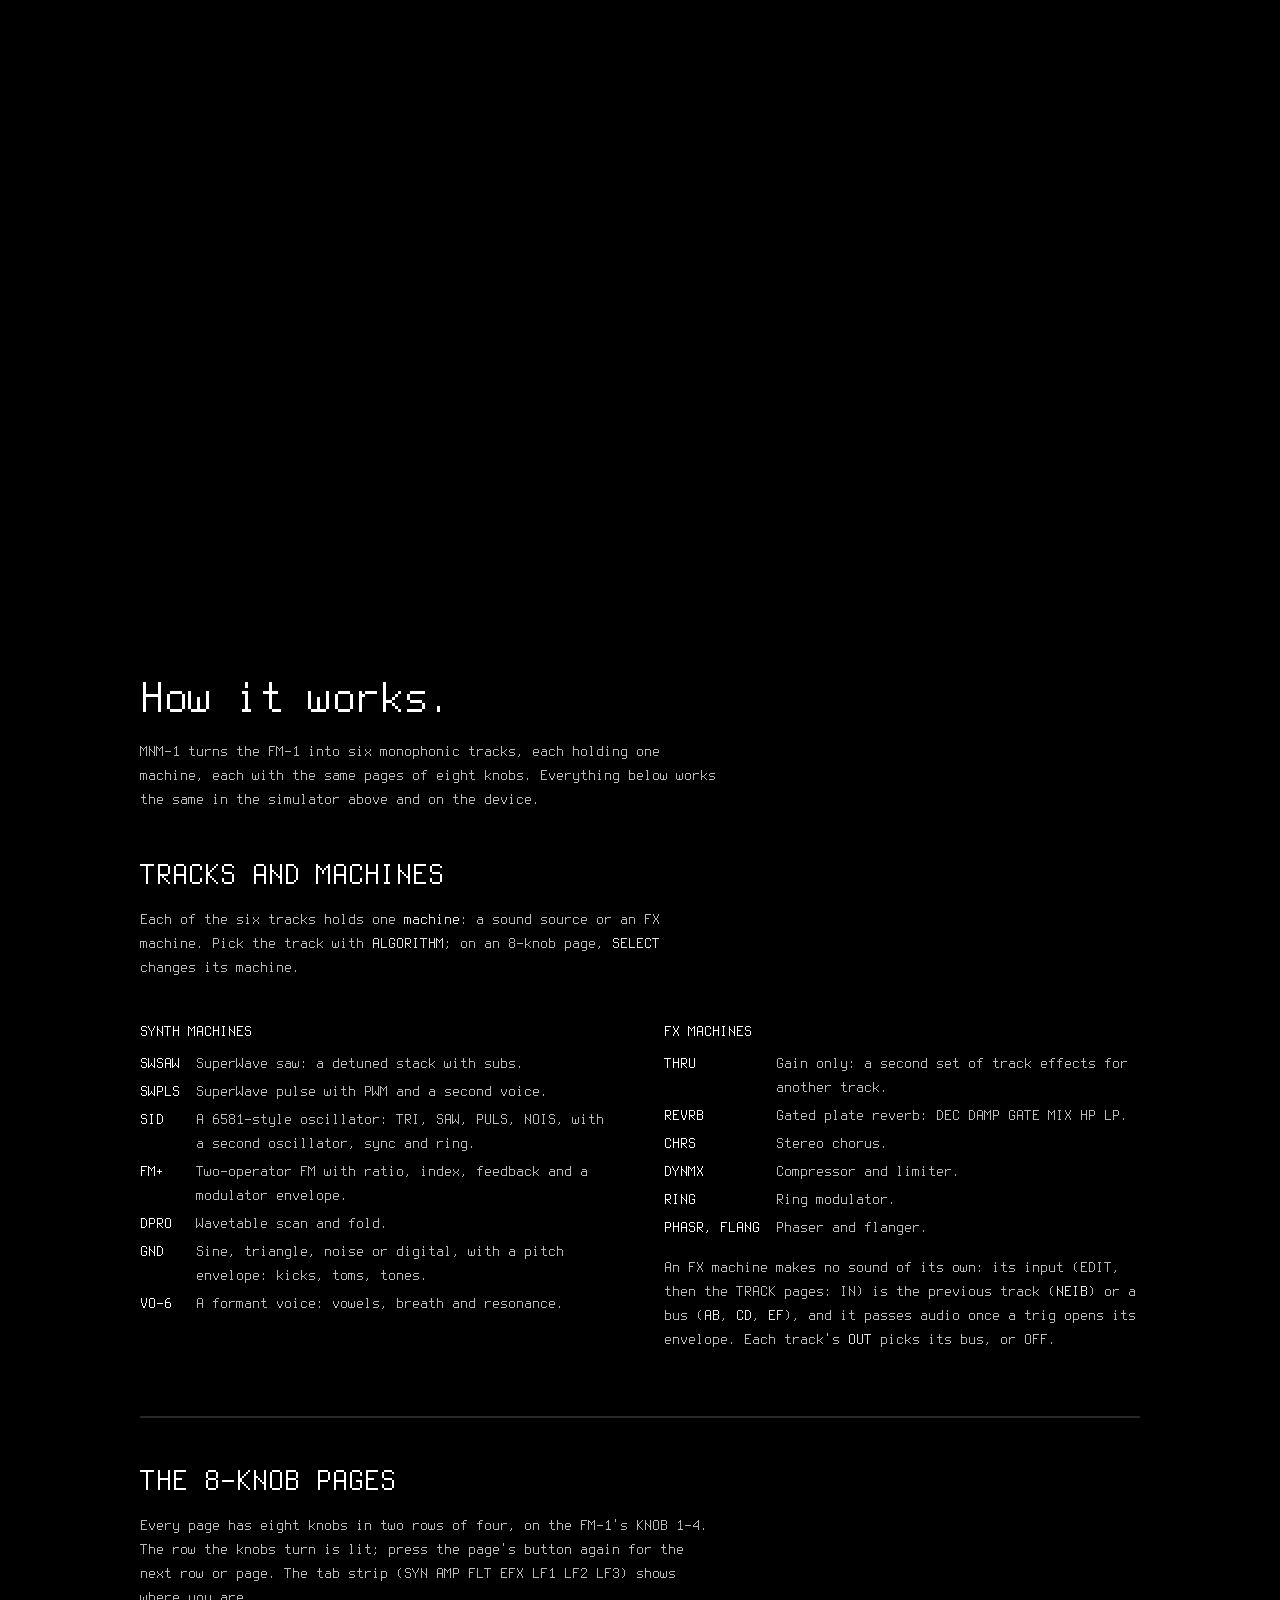
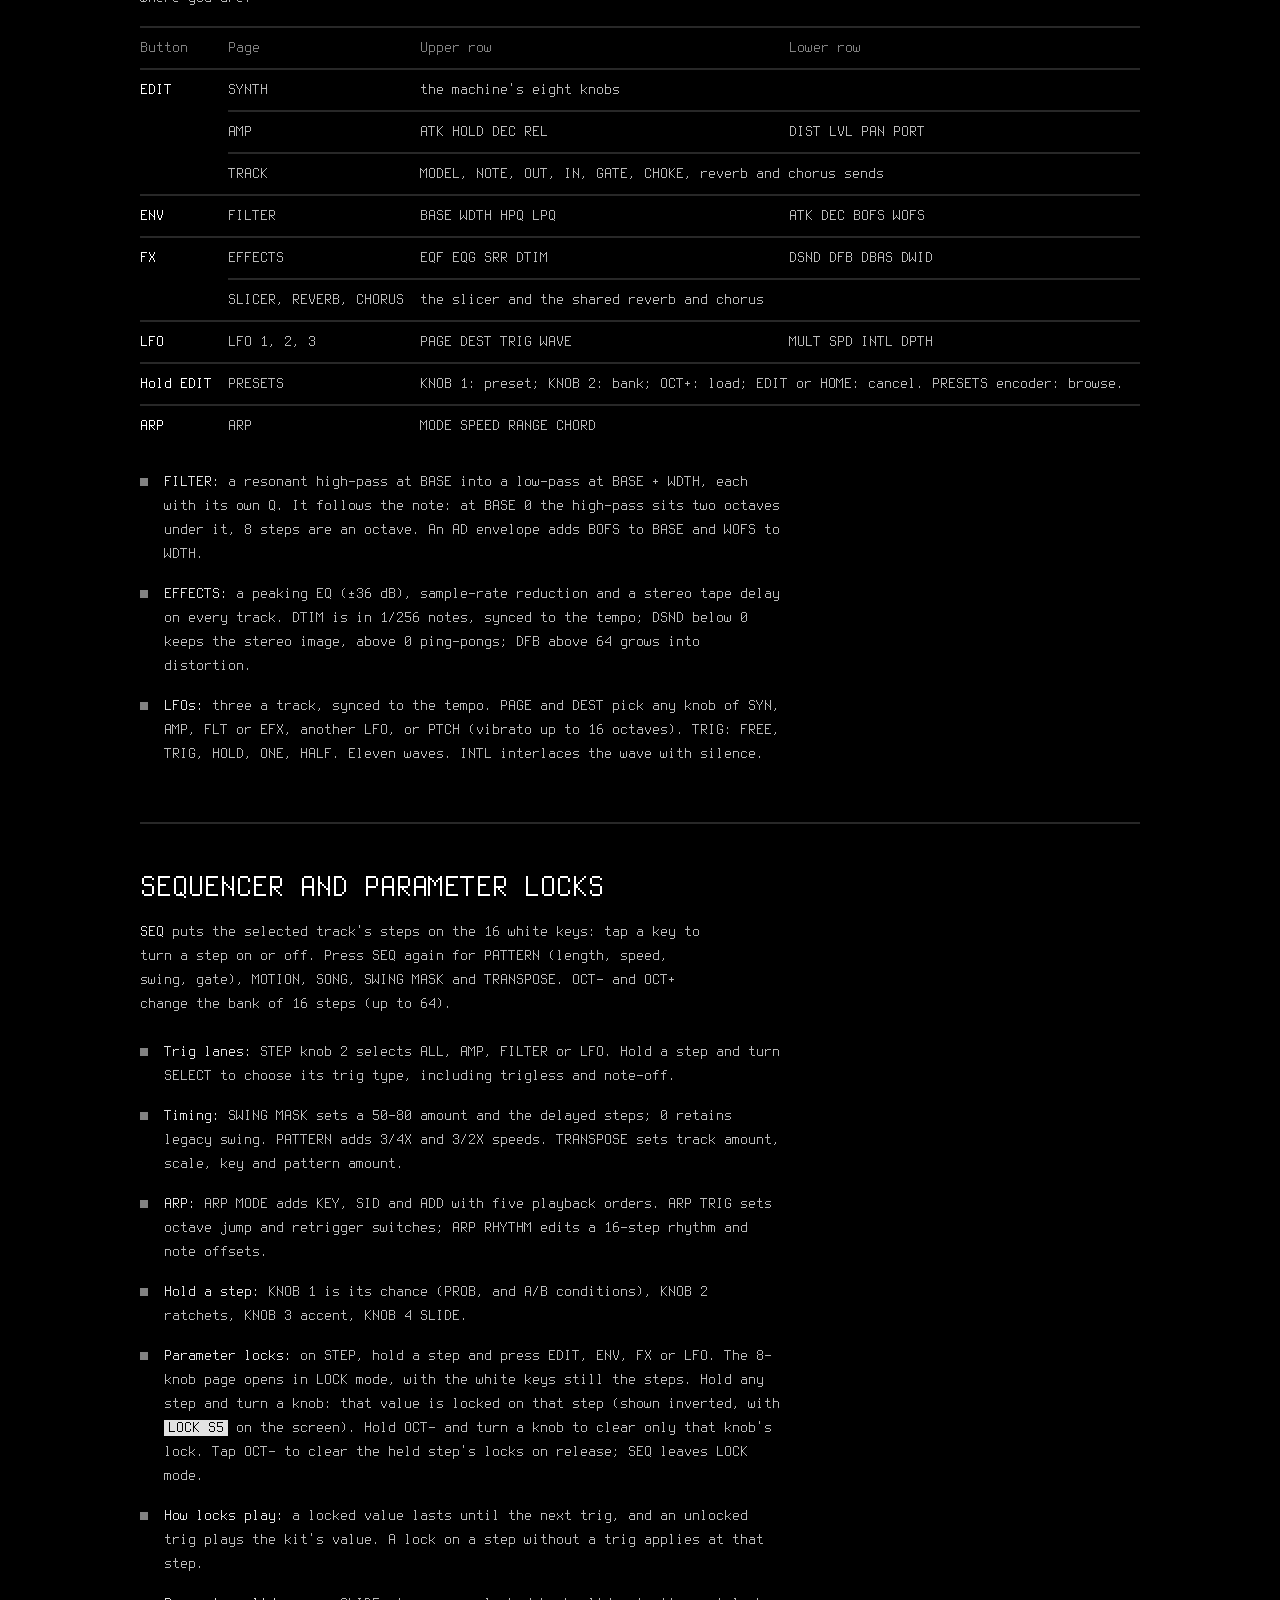
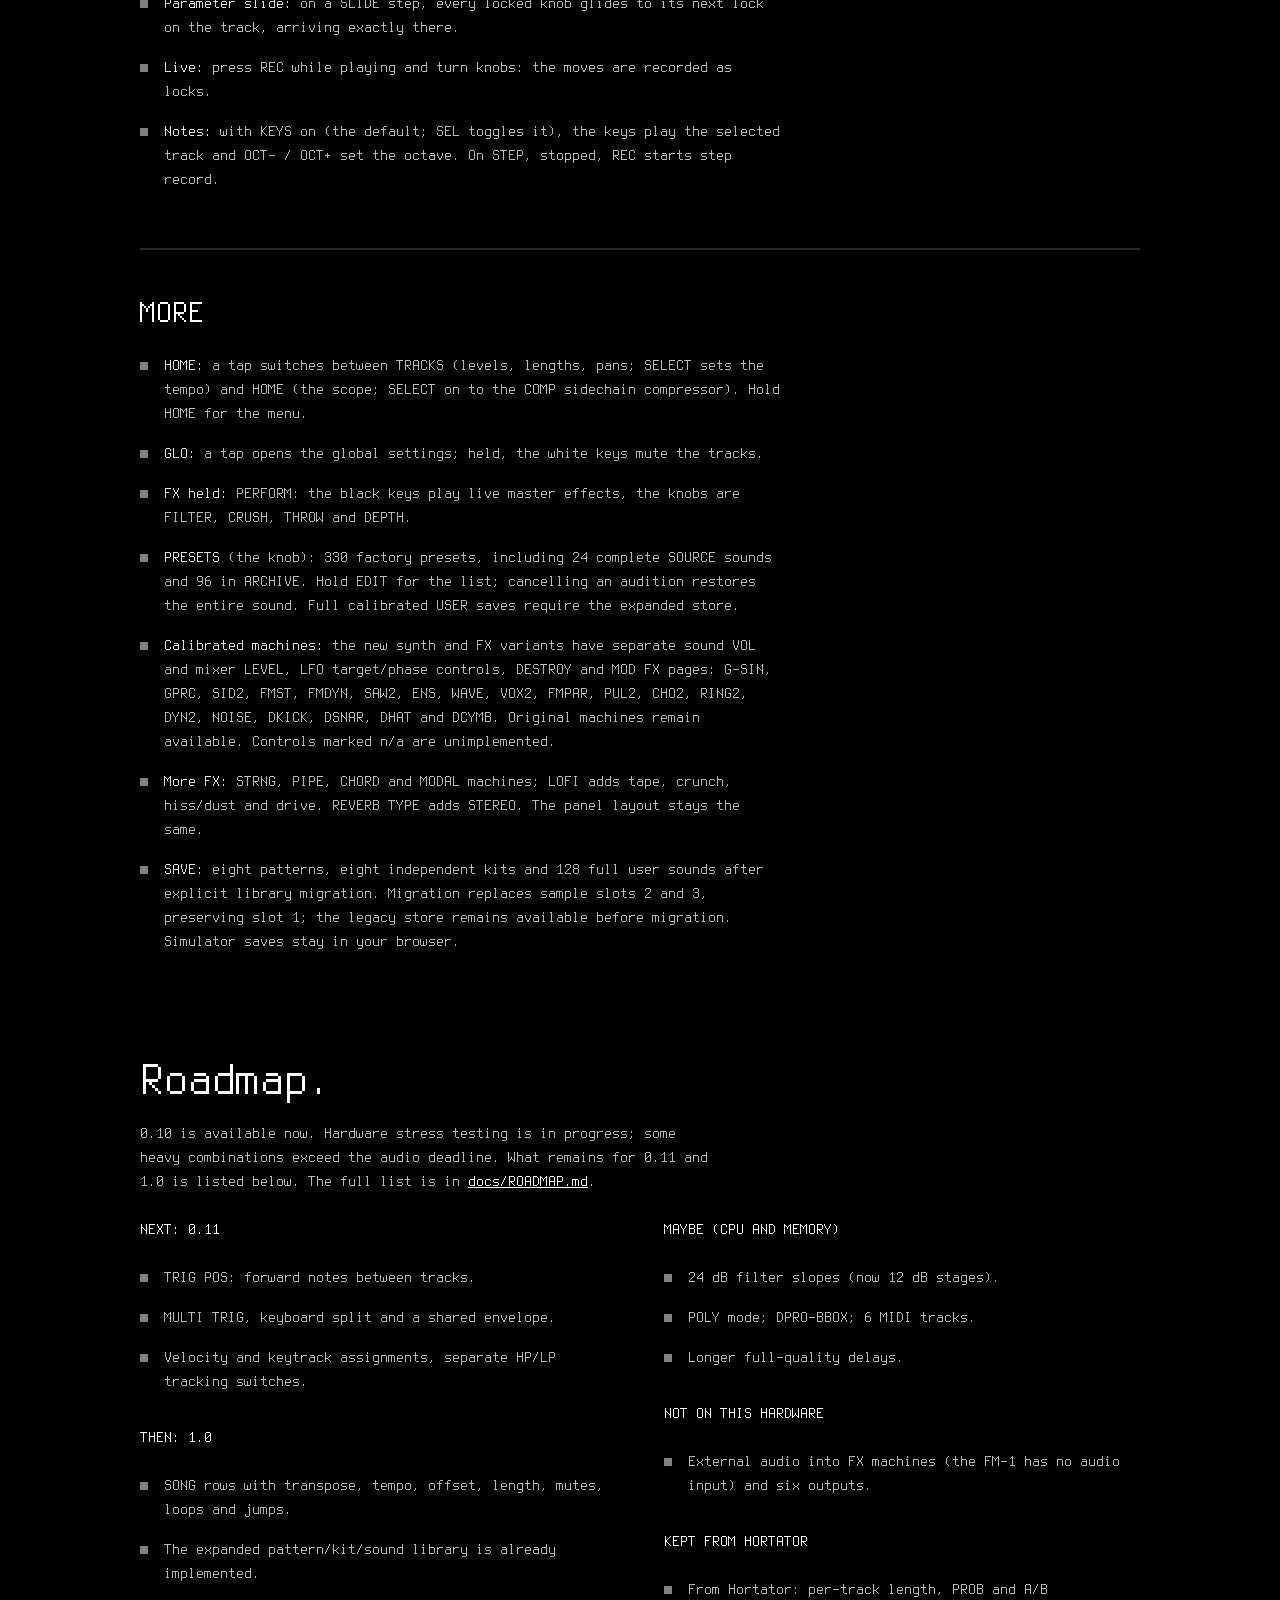
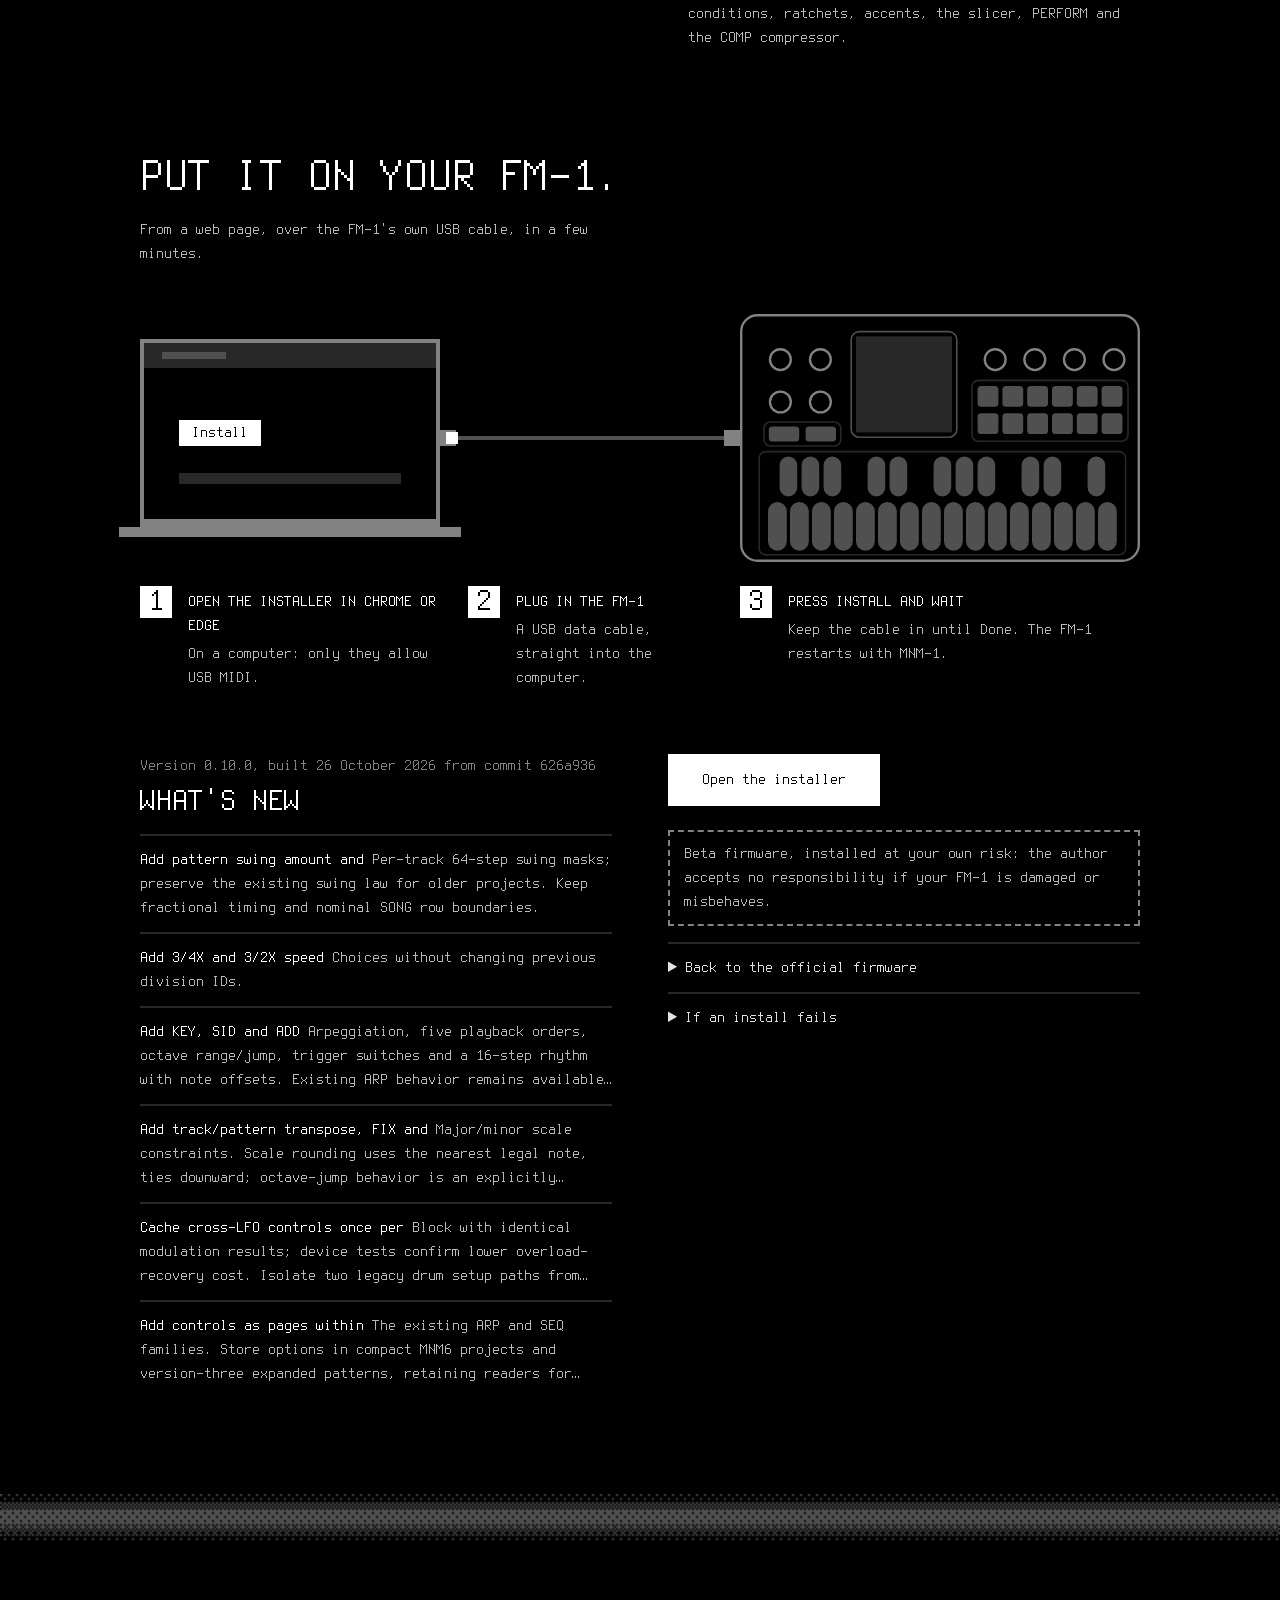
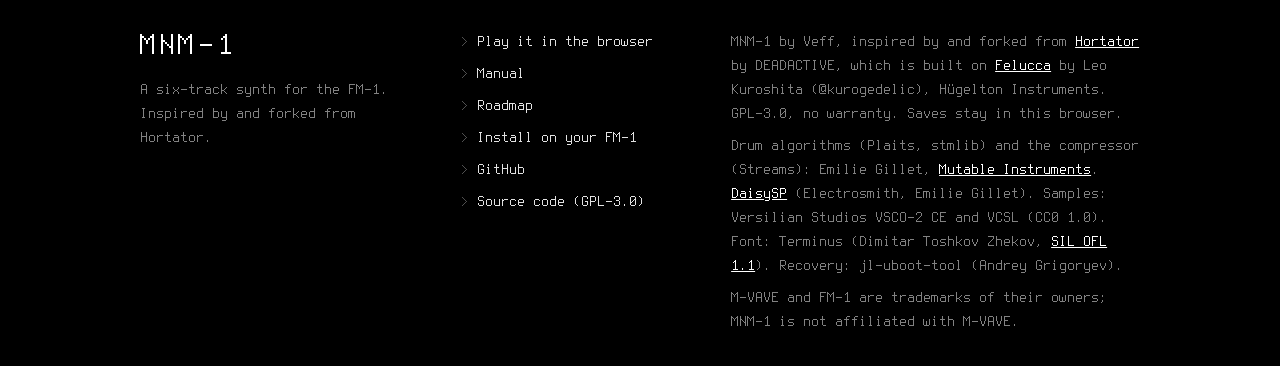
==== commit 968b8a63: "Site: MNM-1 0.10.0 and remaining roadmap Co-Authored-By: Codex <noreply@openai.com>" ====
--- a/index.html
+++ b/index.html
@@ -11,8 +11,8 @@
 <link rel="preconnect" href="https://fonts.googleapis.com">
 <link rel="preconnect" href="https://fonts.gstatic.com" crossorigin>
 <link href="https://fonts.googleapis.com/css2?family=Silkscreen&display=swap" rel="stylesheet" media="print" onload="this.media='all'">
-<link rel="preload" href="terminus.woff?v=5ba84c12c5" as="font" type="font/woff" crossorigin>
-<link rel="stylesheet" href="sim.css?v=5ba84c12c5">
+<link rel="preload" href="terminus.woff?v=db9b3b9f34" as="font" type="font/woff" crossorigin>
+<link rel="stylesheet" href="sim.css?v=db9b3b9f34">
 </head>
 <body>
 <section id="hero" class="hero" aria-label="MNM-1">
@@ -153,6 +153,7 @@
         <tr><td class="pbtn" rowspan="2">FX</td><td>EFFECTS</td><td>EQF EQG SRR DTIM</td><td>DSND DFB DBAS DWID</td></tr>
         <tr><td>SLICER, REVERB, CHORUS</td><td colspan="2">the slicer and the shared reverb and chorus</td></tr>
         <tr><td class="pbtn">LFO</td><td>LFO 1, 2, 3</td><td>PAGE DEST TRIG WAVE</td><td>MULT SPD INTL DPTH</td></tr>
+        <tr><td class="pbtn">Hold EDIT</td><td>PRESETS</td><td colspan="2">KNOB 1: preset; KNOB 2: bank; OCT+: load; EDIT or HOME: cancel. PRESETS encoder: browse.</td></tr>
         <tr><td class="pbtn">ARP</td><td>ARP</td><td colspan="2">MODE SPEED RANGE CHORD</td></tr>
       </tbody>
     </table>
@@ -173,14 +174,17 @@
   <article class="doc-block" aria-labelledby="m-seq">
     <h3 id="m-seq">Sequencer and parameter locks</h3>
     <p><b>SEQ</b> puts the selected track's steps on the 16 white keys: tap a key to turn a step on or off. Press SEQ
-      again for PATTERN (length, speed, swing, gate), MOTION and SONG. OCT− and OCT+ change the bank of 16 steps
+      again for PATTERN (length, speed, swing, gate), MOTION, SONG, SWING MASK and TRANSPOSE. OCT− and OCT+ change the bank of 16 steps
       (up to 64).</p>
     <ul class="doc-list">
+      <li><b>Trig lanes:</b> STEP knob 2 selects ALL, AMP, FILTER or LFO. Hold a step and turn SELECT to choose its trig type, including trigless and note-off.</li>
+      <li><b>Timing:</b> SWING MASK sets a 50–80 amount and the delayed steps; 0 retains legacy swing. PATTERN adds 3/4X and 3/2X speeds. TRANSPOSE sets track amount, scale, key and pattern amount.</li>
+      <li><b>ARP:</b> ARP MODE adds KEY, SID and ADD with five playback orders. ARP TRIG sets octave jump and retrigger switches; ARP RHYTHM edits a 16-step rhythm and note offsets.</li>
       <li><b>Hold a step:</b> KNOB 1 is its chance (PROB, and A/B conditions), KNOB 2 ratchets, KNOB 3 accent, KNOB 4
         SLIDE.</li>
       <li><b>Parameter locks:</b> on STEP, hold a step and press EDIT, ENV, FX or LFO. The 8-knob page opens in LOCK
         mode, with the white keys still the steps. Hold any step and turn a knob: that value is locked on that step
-        (shown inverted, with <code>LOCK S5</code> on the screen). OCT− clears the held step's locks; SEQ leaves LOCK
+        (shown inverted, with <code>LOCK S5</code> on the screen). Hold OCT− and turn a knob to clear only that knob's lock. Tap OCT− to clear the held step's locks on release; SEQ leaves LOCK
         mode.</li>
       <li><b>How locks play:</b> a locked value lasts until the next trig, and an unlocked trig
         plays the kit's value. A lock on a step without a trig applies at that step.</li>
@@ -200,10 +204,15 @@
       <li><b>GLO:</b> a tap opens the global settings; held, the white keys mute the tracks.</li>
       <li><b>FX held:</b> PERFORM: the black keys play live master effects, the knobs are FILTER, CRUSH, THROW and
         DEPTH.</li>
-      <li><b>PRESETS</b> (the knob): steps through the presets: bank MNM holds 55 for the synth and FX machines
-        (SUPERSAW, HOOVER, SIDSYNC, EPIANO, TUBEBELL, ORGAN, GNDKICK, CHOIR, PLATE ...). Hold EDIT for the list.</li>
-      <li><b>SAVE:</b> four project slots (save, load, name) and tools. In the simulator, projects are saved in your
-        browser.</li>
+      <li><b>PRESETS</b> (the knob): 330 factory presets, including 24 complete SOURCE sounds and 96 in ARCHIVE.
+        Hold EDIT for the list; cancelling an audition restores the entire sound. Full calibrated USER saves require the expanded store.</li>
+      <li><b>Calibrated machines:</b> the new synth and FX variants have separate sound VOL and mixer LEVEL,
+        LFO target/phase controls, DESTROY and MOD FX pages: G-SIN, GPRC, SID2, FMST, FMDYN, SAW2, ENS, WAVE,
+        VOX2, FMPAR, PUL2, CHO2, RING2, DYN2, NOISE, DKICK, DSNAR, DHAT and DCYMB.
+        Original machines remain available. Controls marked n/a are unimplemented.</li>
+      <li><b>More FX:</b> STRNG, PIPE, CHORD and MODAL machines; LOFI adds tape, crunch, hiss/dust and drive.
+        REVERB TYPE adds STEREO. The panel layout stays the same.</li>
+      <li><b>SAVE:</b> eight patterns, eight independent kits and 128 full user sounds after explicit library migration. Migration replaces sample slots 2 and 3, preserving slot 1; the legacy store remains available before migration. Simulator saves stay in your browser.</li>
     </ul>
   </article>
 </section>
@@ -211,24 +220,22 @@
 <section id="roadmap" class="doc" aria-labelledby="roadmap-title">
   <header class="doc-head">
     <h2 id="roadmap-title">Roadmap.</h2>
-    <p>What comes next. The full list is in
+    <p>0.10 is available now. Hardware stress testing is in progress; some heavy combinations exceed the audio deadline.
+      What remains for 0.11 and 1.0 is listed below. The full list is in
       <a href="https://github.com/galfaroth/mnm1/blob/main/docs/ROADMAP.md">docs/ROADMAP.md</a>.</p>
   </header>
   <div class="doc-cols roadmap">
     <div>
-      <h4>Next</h4>
-      <ul class="doc-list">
-        <li><b>Deeper machines:</b> SWAVE-SAW and PULSE, SID with ring, sync and the previous track's pitch, then
-          SWAVE-ENS, DPRO-WAVE, three FM+ machines, VO-6 consonants, three GND machines.</li>
-      </ul>
-      <h4>Planned</h4>
-      <ul class="doc-list">
-        <li>AMP, FILTER and LFO trig tracks; trigless, note-off and pitchless trigs.</li>
-        <li>A fuller arpeggiator (KEY, SID, ADD modes, a rhythm and offset track) and transpose.</li>
-        <li>Swing as a step mask, 3/4X and 3/2X speeds, clearing a single lock.</li>
-        <li>More patterns and kits, stored separately.</li>
-        <li>MULTI TRIG, TRIG POS and ASSIGN.</li>
-        <li>Grids as a trig source; RESON back as an FX machine.</li>
+      <h4>Next: 0.11</h4>
+      <ul class="doc-list">
+        <li>TRIG POS: forward notes between tracks.</li>
+        <li>MULTI TRIG, keyboard split and a shared envelope.</li>
+        <li>Velocity and keytrack assignments, separate HP/LP tracking switches.</li>
+      </ul>
+      <h4>Then: 1.0</h4>
+      <ul class="doc-list">
+        <li>SONG rows with transpose, tempo, offset, length, mutes, loops and jumps.</li>
+        <li>The expanded pattern/kit/sound library is already implemented.</li>
       </ul>
     </div>
     <div>
@@ -309,7 +316,7 @@
     <a href="#roadmap">Roadmap</a>
     <a href="webapp/installer/">Install on your FM-1</a>
     <a href="https://github.com/galfaroth/mnm1">GitHub</a>
-    <a href="source.tar.gz?v=5ba84c12c5">Source code (GPL-3.0)</a>
+    <a href="source.tar.gz?v=db9b3b9f34">Source code (GPL-3.0)</a>
   </nav>
   <div class="foot-credits">
     <p>MNM-1 by Veff, inspired by and forked from
@@ -320,10 +327,10 @@
       <a href="https://github.com/pichenettes/eurorack" target="_blank" rel="noopener">Mutable Instruments</a>.
       <a href="https://github.com/electro-smith/DaisySP" target="_blank" rel="noopener">DaisySP</a> (Electrosmith,
       Emilie Gillet). Samples: Versilian Studios VSCO-2 CE and VCSL (CC0 1.0). Font: Terminus (Dimitar Toshkov
-      Zhekov, <a href="terminus-license.txt?v=5ba84c12c5">SIL OFL 1.1</a>). Recovery: jl-uboot-tool (Andrey Grigoryev).</p>
+      Zhekov, <a href="terminus-license.txt?v=db9b3b9f34">SIL OFL 1.1</a>). Recovery: jl-uboot-tool (Andrey Grigoryev).</p>
     <p>M-VAVE and FM-1 are trademarks of their owners; MNM-1 is not affiliated with M-VAVE.</p>
   </div>
 </footer>
-<script type="module" src="app.js?v=5ba84c12c5"></script>
+<script type="module" src="app.js?v=db9b3b9f34"></script>
 </body>
 </html>
--- a/sim.css
+++ b/sim.css
@@ -3,7 +3,7 @@
 /* The page as the FM-1's screen: its MONO palette (firmware/src/gfx.c: five steps of one colour plus white, in the
  * firmware's own roles), its typeface (Terminus 8 x 16, tests/sim_font.mjs, on its 16 px grid: 16, 32, 48, 64, 80),
  * blends dithered (dither.js), headings that glitch as they arrive. Only the device keeps its hardware greys. */
-@font-face { font-family: "Hortator Terminus"; src: url("terminus.woff?v=5ba84c12c5") format("woff"); font-display: swap; }
+@font-face { font-family: "Hortator Terminus"; src: url("terminus.woff?v=db9b3b9f34") format("woff"); font-display: swap; }
 :root {
   --k: #000000;                                    /* the screen */
   --c1: #282828;                                   /* rules, separators */
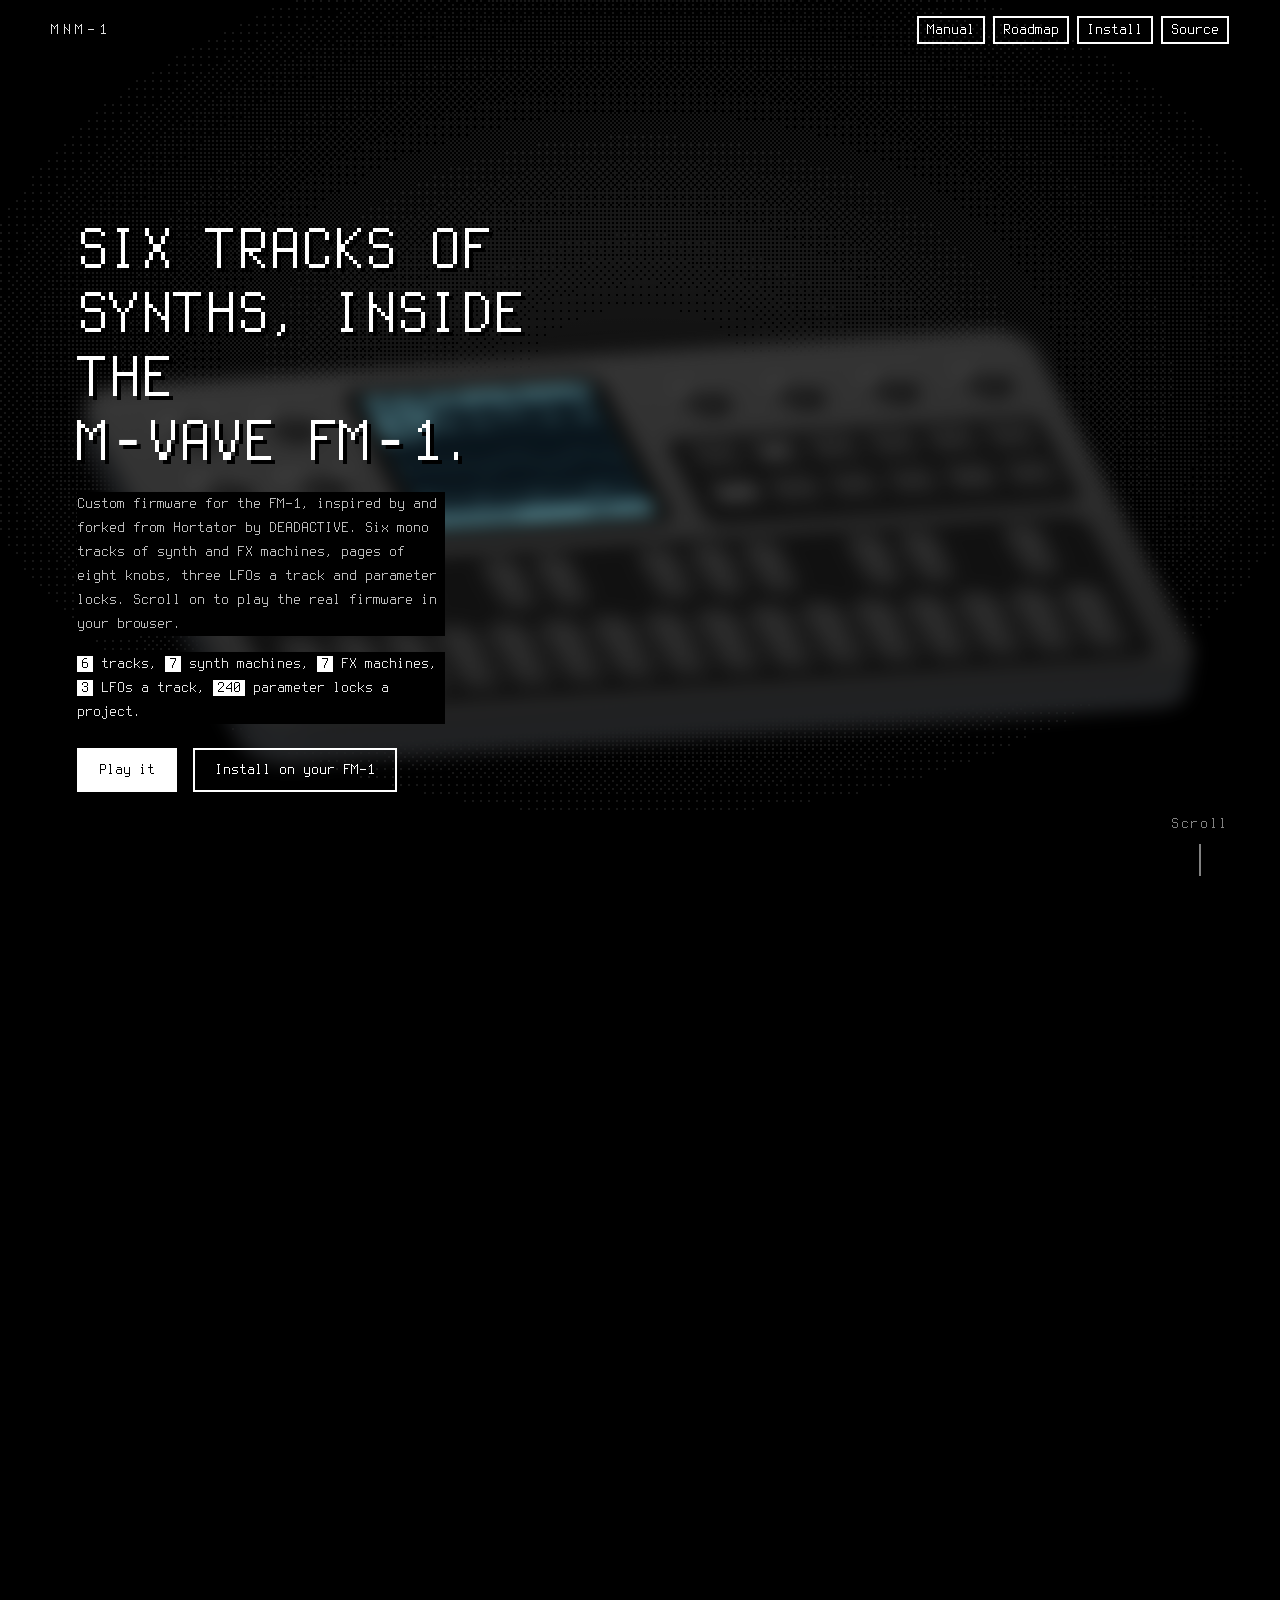
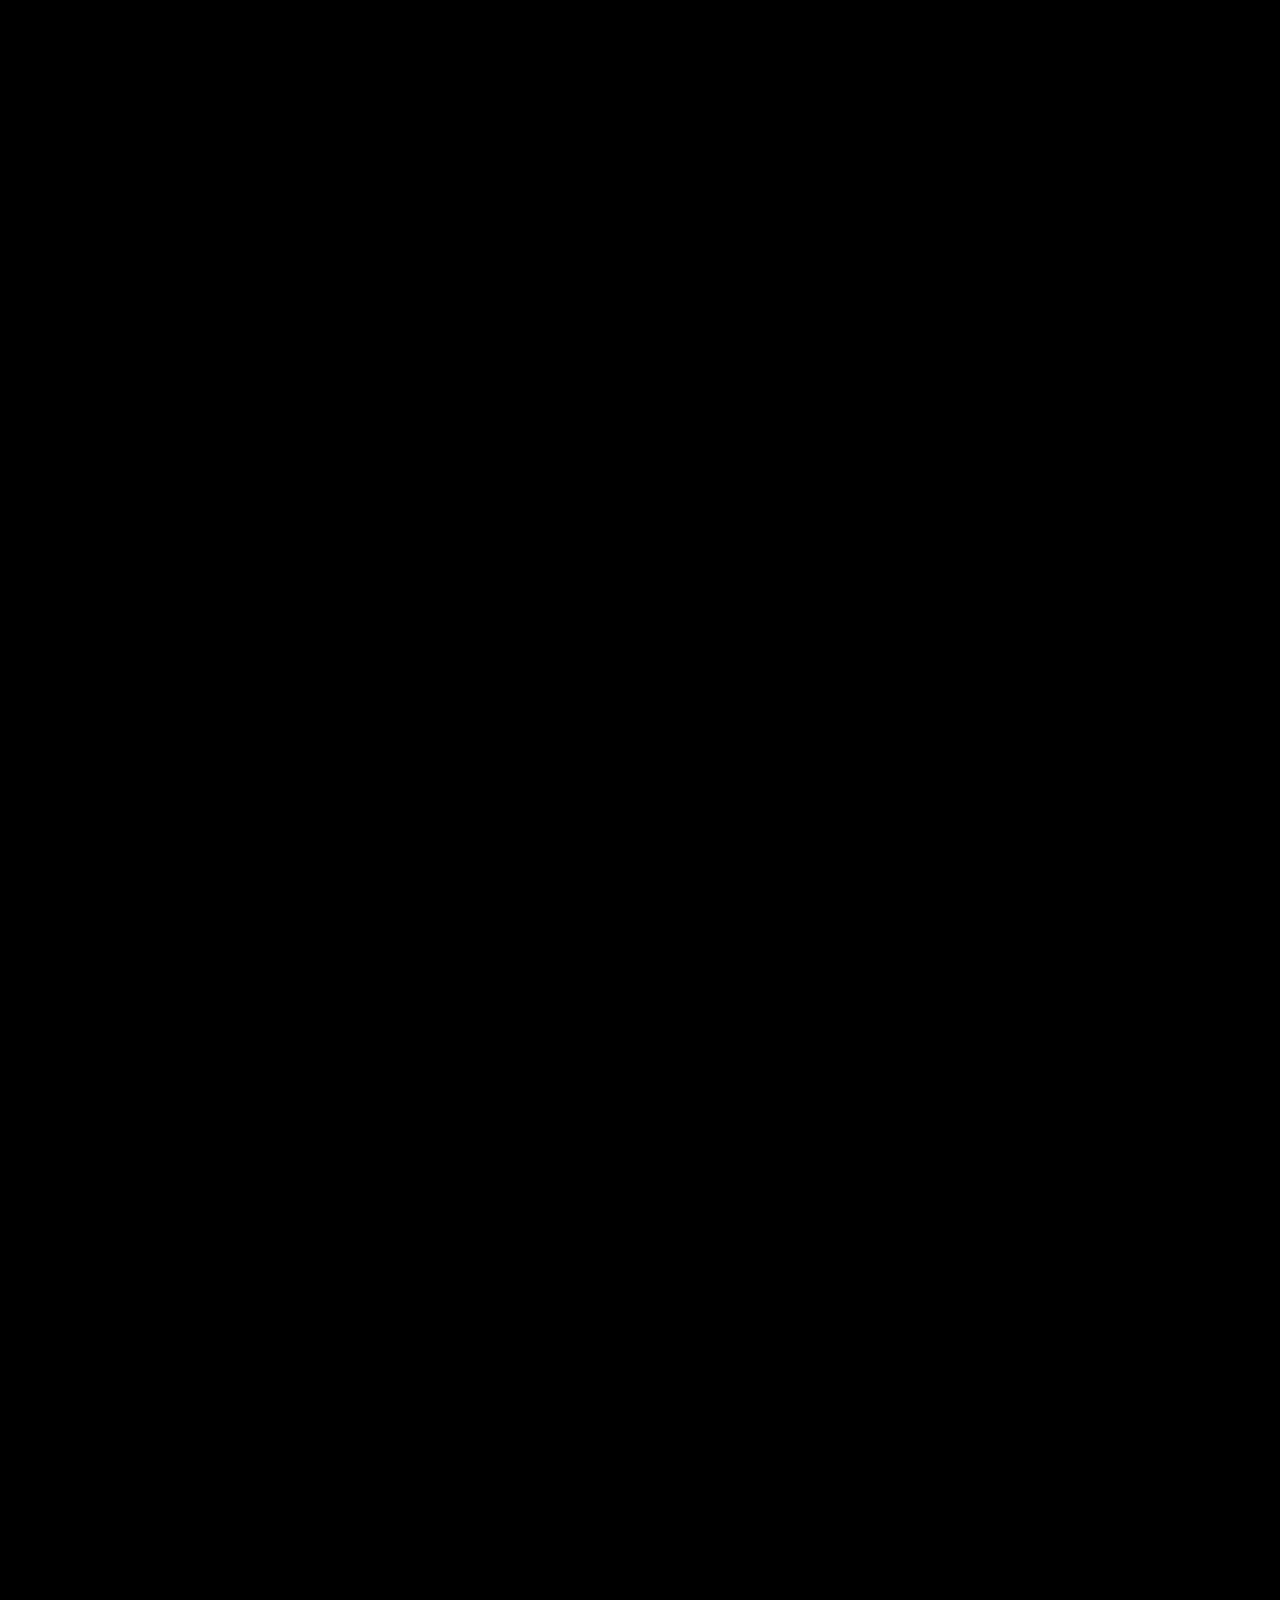
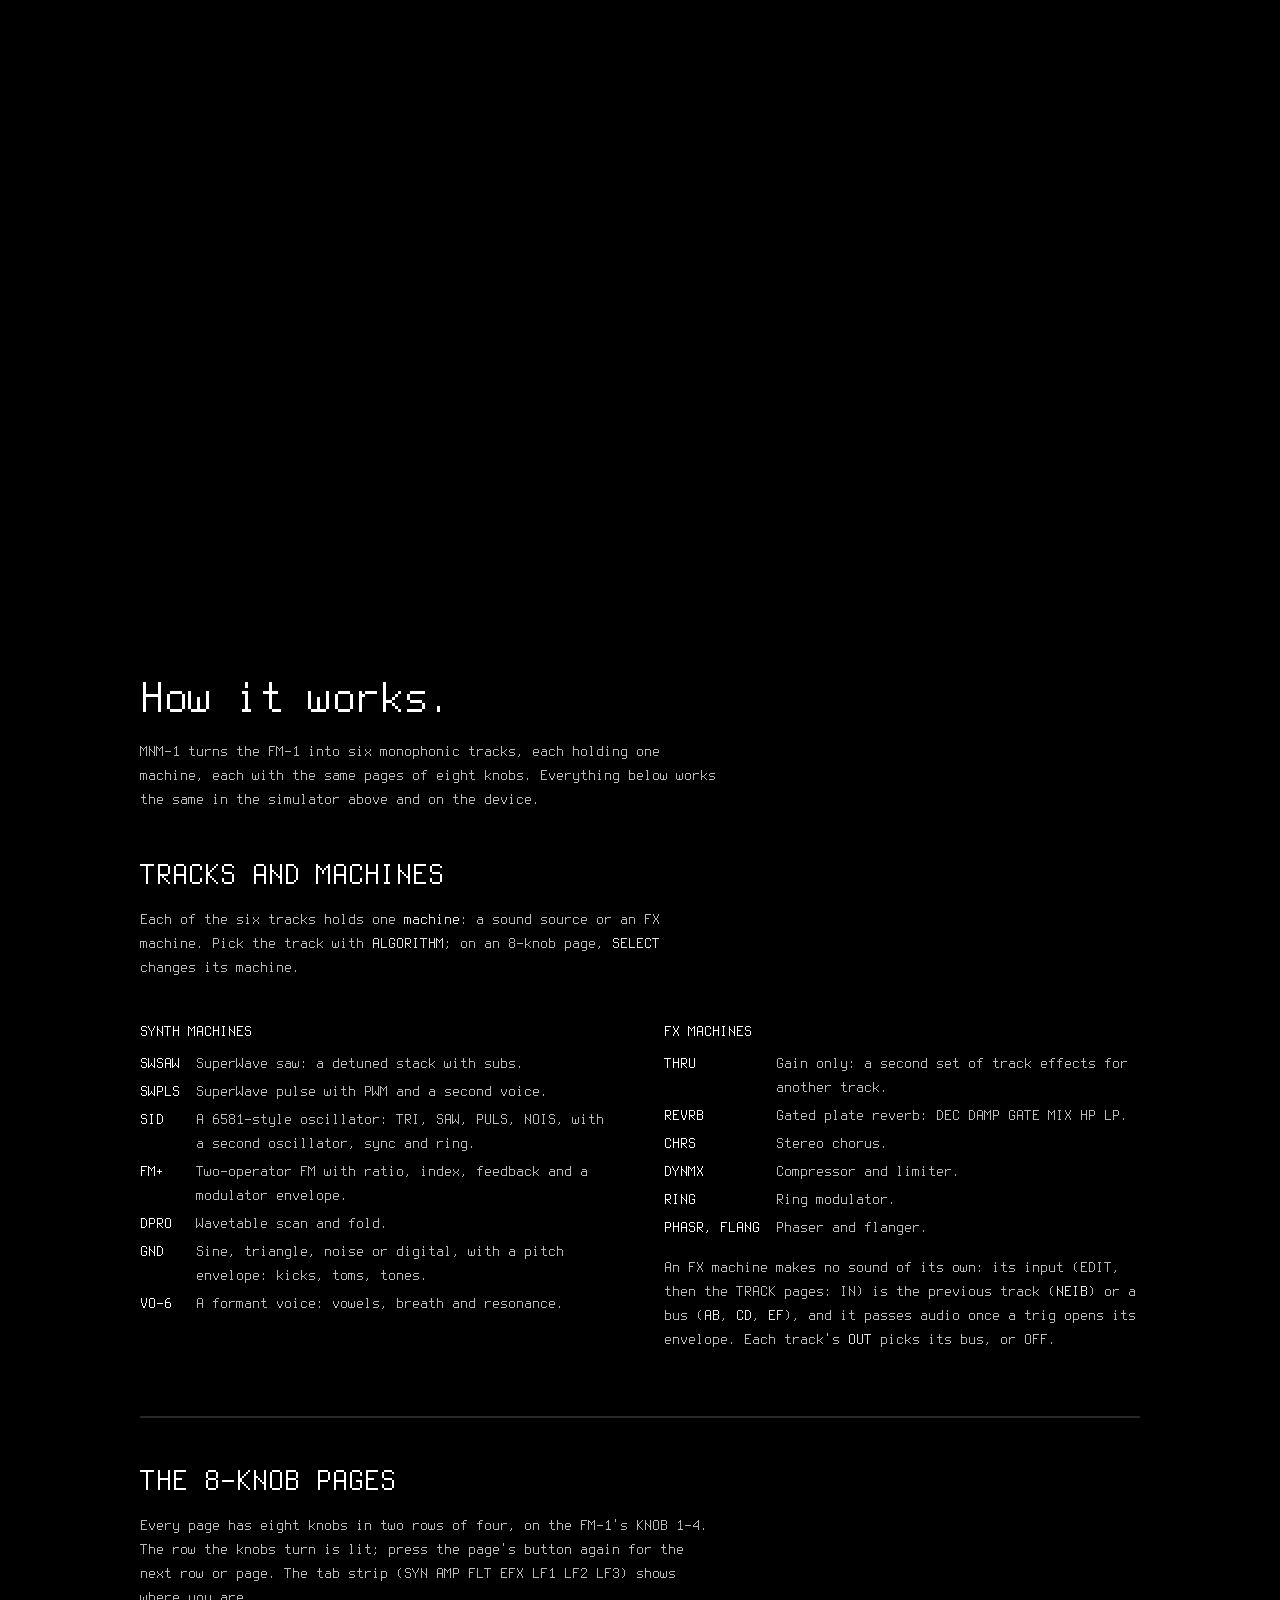
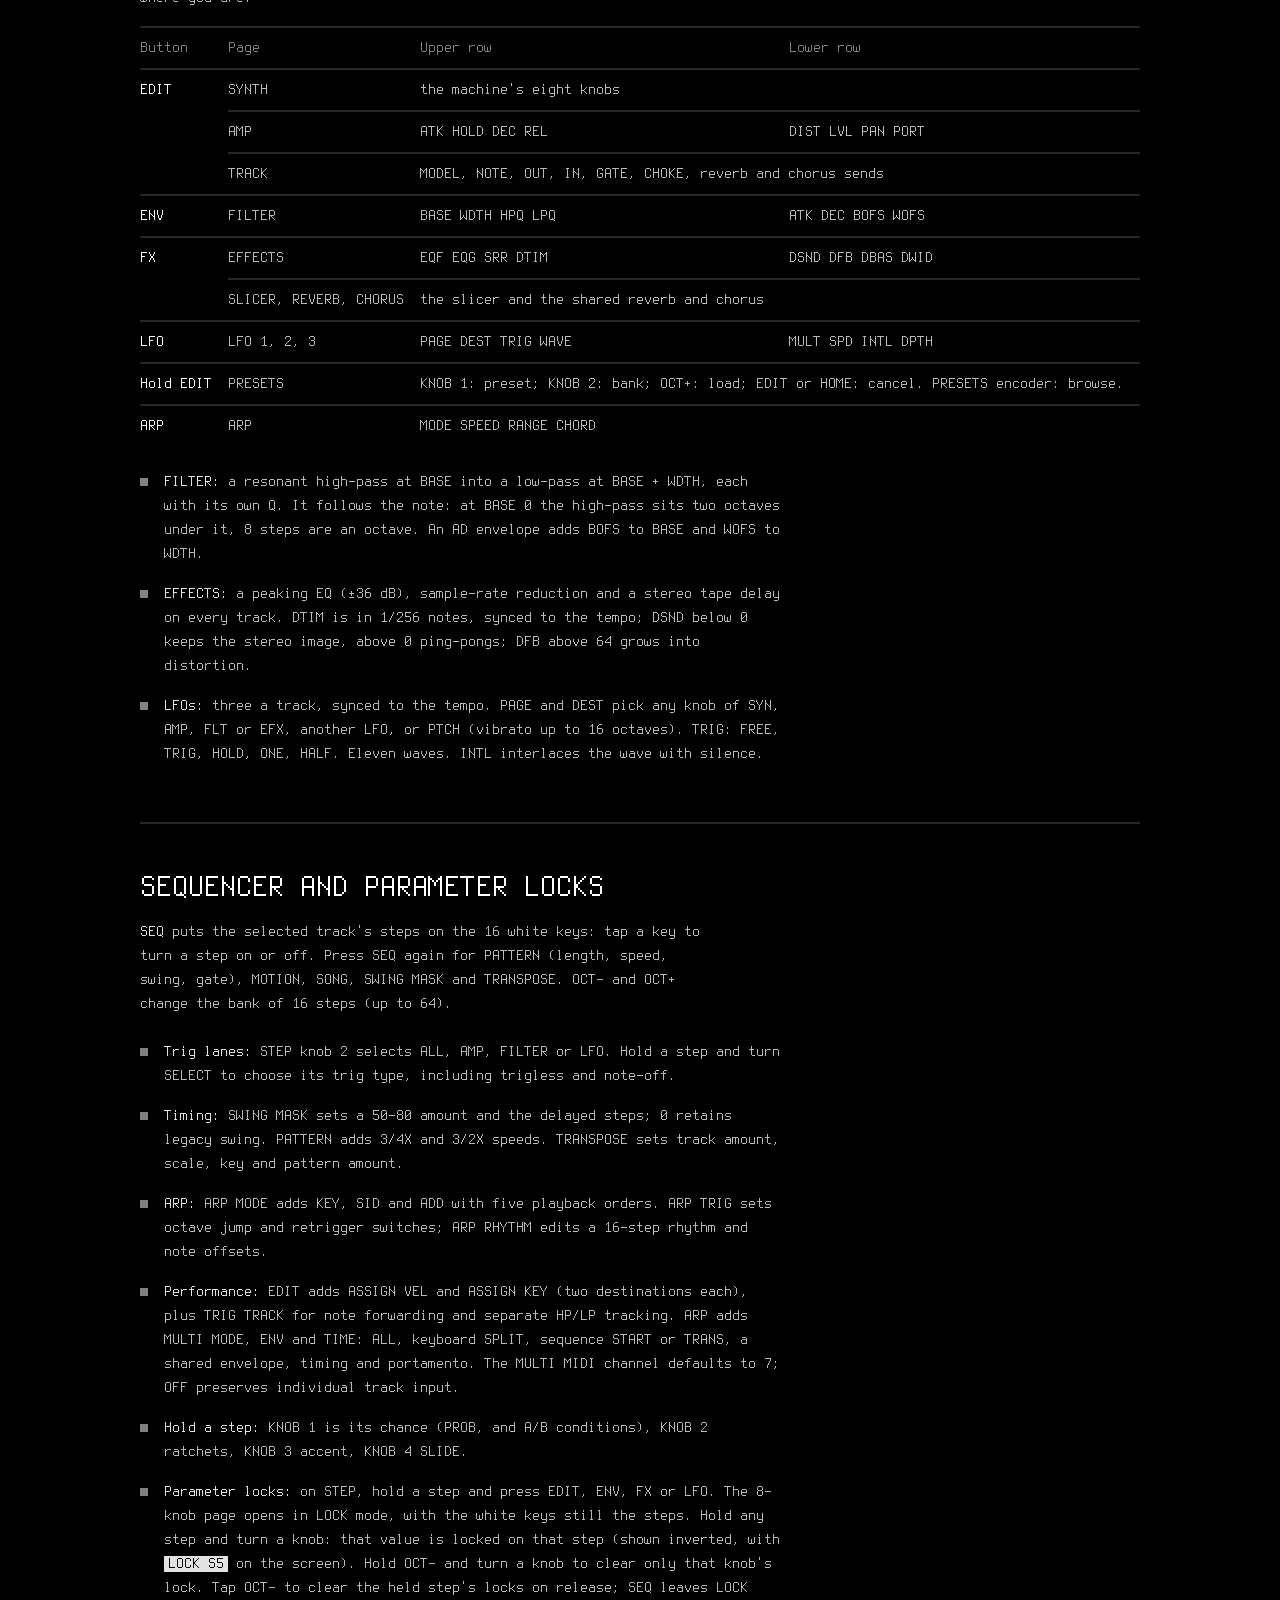
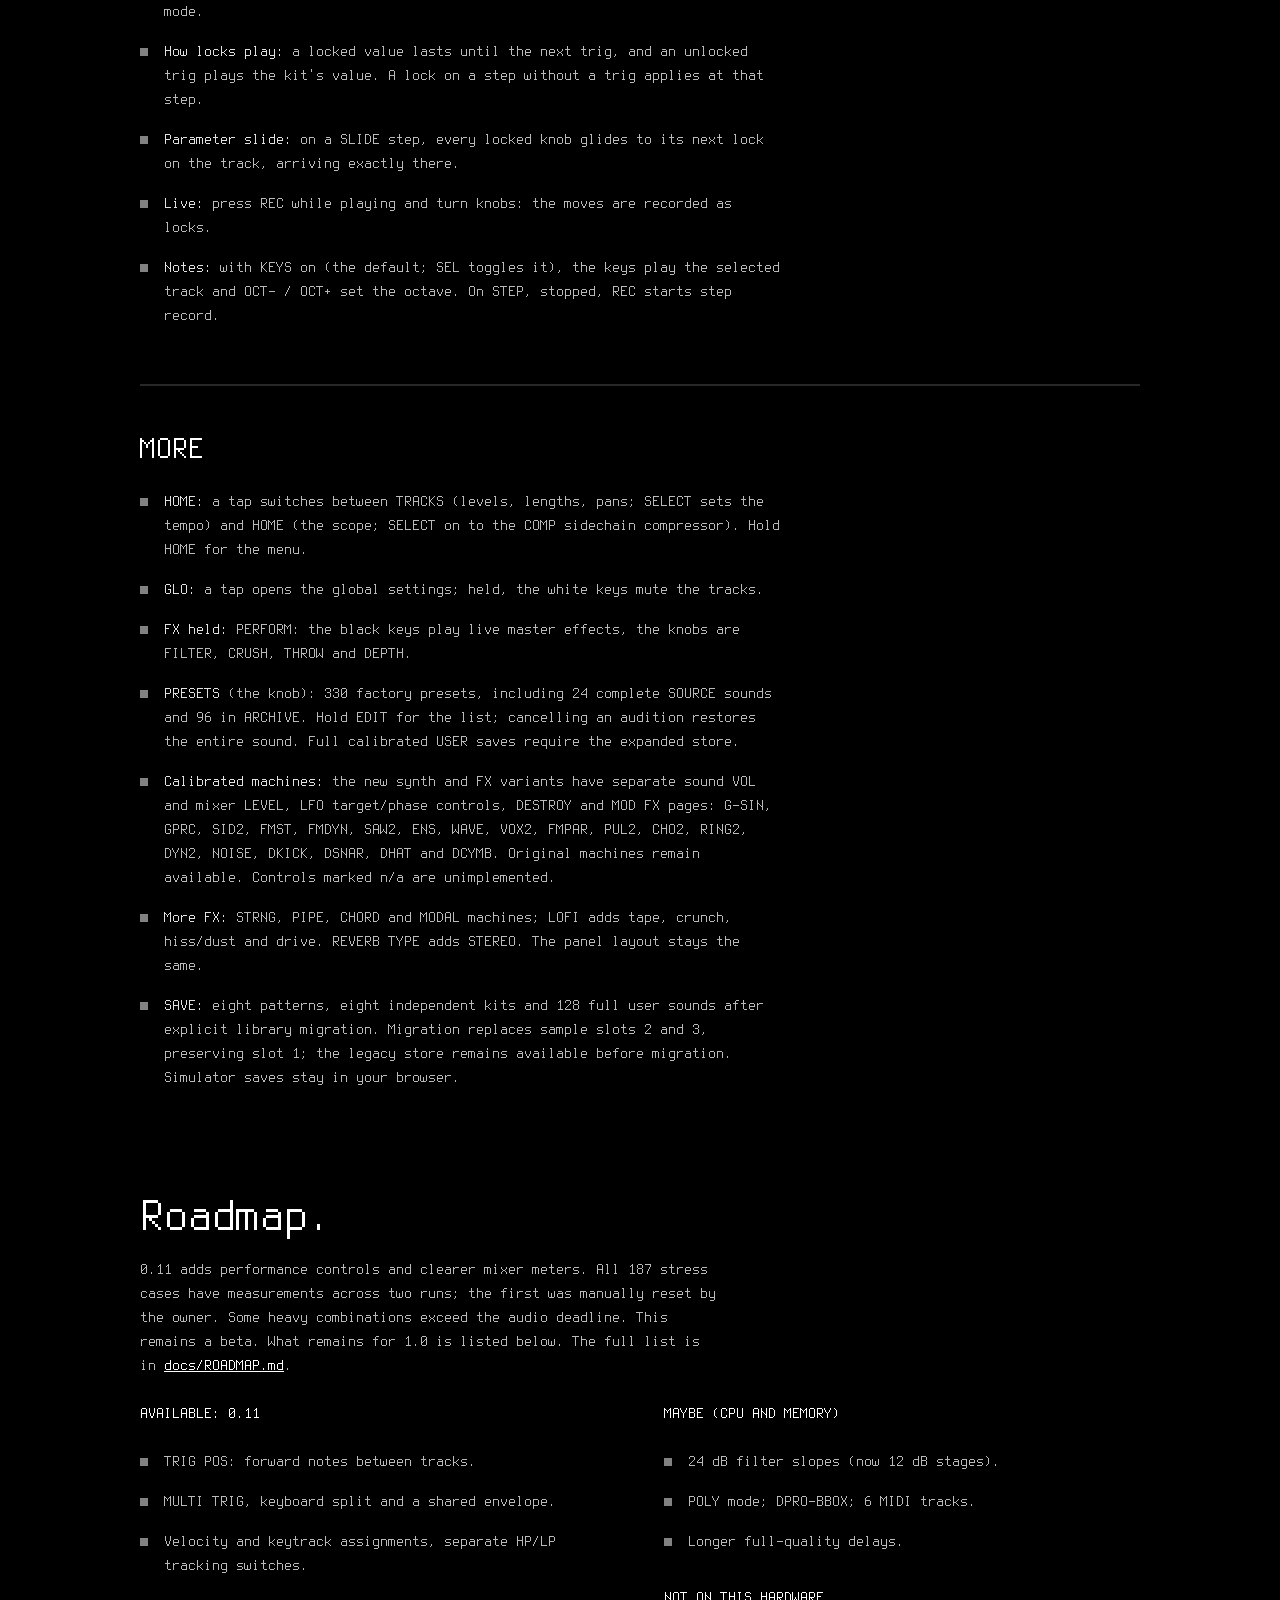
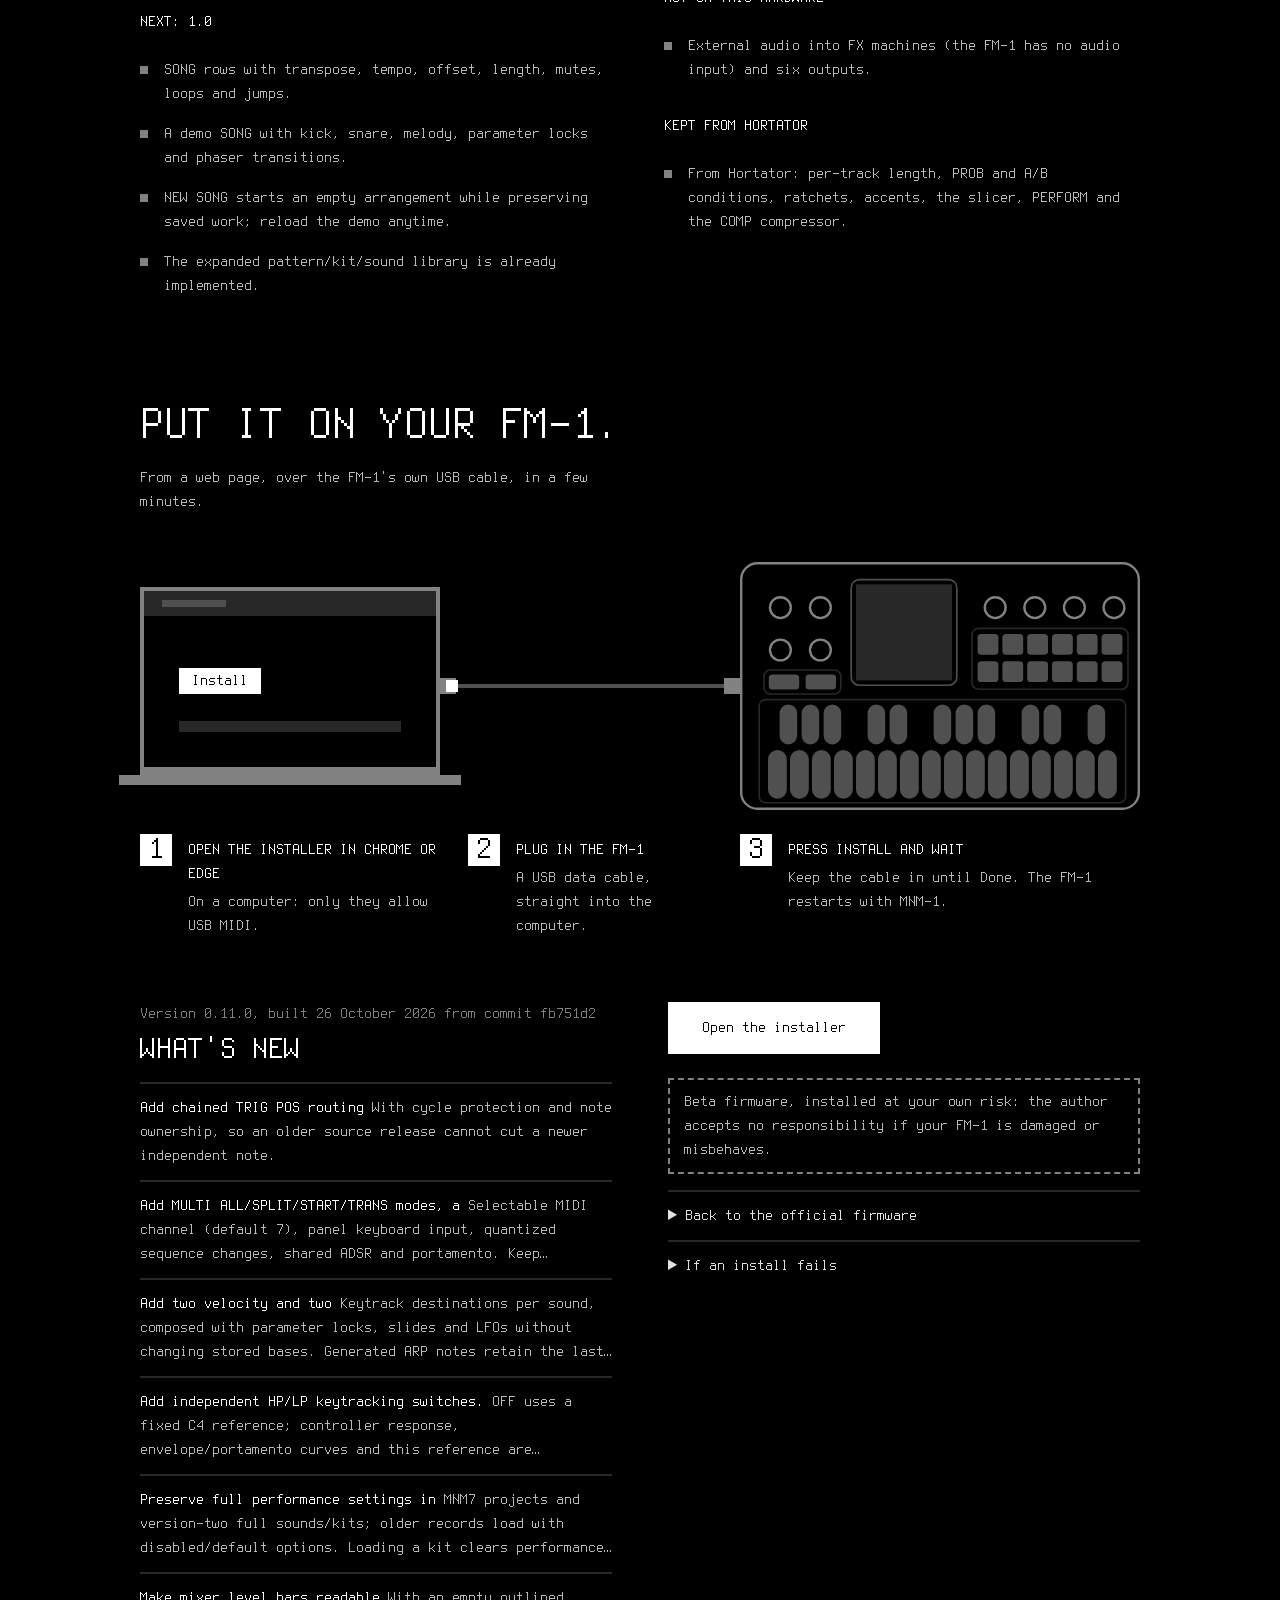
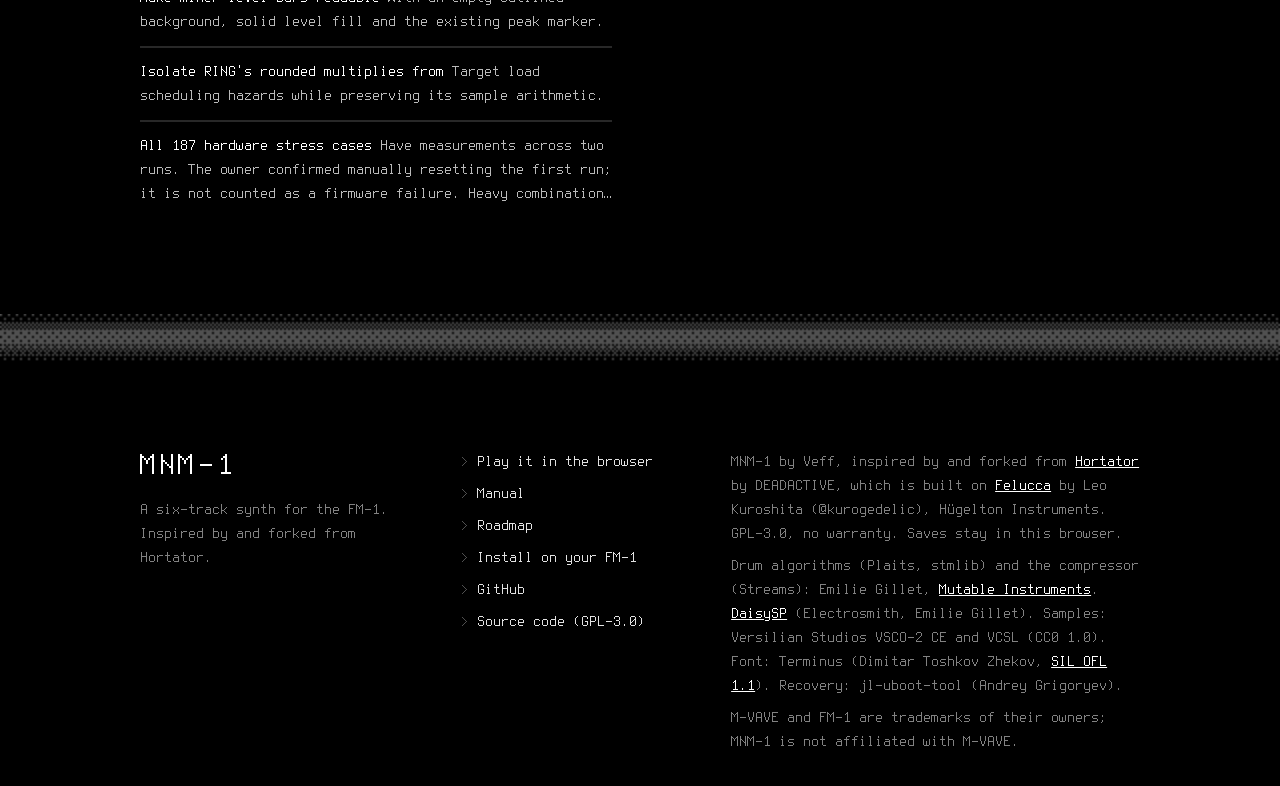
==== commit 5cfed350: "Publish MNM-1 0.11.0 simulator and installer Co-Authored-By: Codex <noreply@openai.com>" ====
--- a/index.html
+++ b/index.html
@@ -11,8 +11,8 @@
 <link rel="preconnect" href="https://fonts.googleapis.com">
 <link rel="preconnect" href="https://fonts.gstatic.com" crossorigin>
 <link href="https://fonts.googleapis.com/css2?family=Silkscreen&display=swap" rel="stylesheet" media="print" onload="this.media='all'">
-<link rel="preload" href="terminus.woff?v=db9b3b9f34" as="font" type="font/woff" crossorigin>
-<link rel="stylesheet" href="sim.css?v=db9b3b9f34">
+<link rel="preload" href="terminus.woff?v=37bd68a1fa" as="font" type="font/woff" crossorigin>
+<link rel="stylesheet" href="sim.css?v=37bd68a1fa">
 </head>
 <body>
 <section id="hero" class="hero" aria-label="MNM-1">
@@ -180,6 +180,7 @@
       <li><b>Trig lanes:</b> STEP knob 2 selects ALL, AMP, FILTER or LFO. Hold a step and turn SELECT to choose its trig type, including trigless and note-off.</li>
       <li><b>Timing:</b> SWING MASK sets a 50–80 amount and the delayed steps; 0 retains legacy swing. PATTERN adds 3/4X and 3/2X speeds. TRANSPOSE sets track amount, scale, key and pattern amount.</li>
       <li><b>ARP:</b> ARP MODE adds KEY, SID and ADD with five playback orders. ARP TRIG sets octave jump and retrigger switches; ARP RHYTHM edits a 16-step rhythm and note offsets.</li>
+      <li><b>Performance:</b> EDIT adds ASSIGN VEL and ASSIGN KEY (two destinations each), plus TRIG TRACK for note forwarding and separate HP/LP tracking. ARP adds MULTI MODE, ENV and TIME: ALL, keyboard SPLIT, sequence START or TRANS, a shared envelope, timing and portamento. The MULTI MIDI channel defaults to 7; OFF preserves individual track input.</li>
       <li><b>Hold a step:</b> KNOB 1 is its chance (PROB, and A/B conditions), KNOB 2 ratchets, KNOB 3 accent, KNOB 4
         SLIDE.</li>
       <li><b>Parameter locks:</b> on STEP, hold a step and press EDIT, ENV, FX or LFO. The 8-knob page opens in LOCK
@@ -220,21 +221,24 @@
 <section id="roadmap" class="doc" aria-labelledby="roadmap-title">
   <header class="doc-head">
     <h2 id="roadmap-title">Roadmap.</h2>
-    <p>0.10 is available now. Hardware stress testing is in progress; some heavy combinations exceed the audio deadline.
-      What remains for 0.11 and 1.0 is listed below. The full list is in
+    <p>0.11 adds performance controls and clearer mixer meters. All 187 stress cases have measurements across two runs; the first was manually reset by the owner.
+      Some heavy combinations exceed the audio deadline. This remains a beta.
+      What remains for 1.0 is listed below. The full list is in
       <a href="https://github.com/galfaroth/mnm1/blob/main/docs/ROADMAP.md">docs/ROADMAP.md</a>.</p>
   </header>
   <div class="doc-cols roadmap">
     <div>
-      <h4>Next: 0.11</h4>
+      <h4>Available: 0.11</h4>
       <ul class="doc-list">
         <li>TRIG POS: forward notes between tracks.</li>
         <li>MULTI TRIG, keyboard split and a shared envelope.</li>
         <li>Velocity and keytrack assignments, separate HP/LP tracking switches.</li>
       </ul>
-      <h4>Then: 1.0</h4>
+      <h4>Next: 1.0</h4>
       <ul class="doc-list">
         <li>SONG rows with transpose, tempo, offset, length, mutes, loops and jumps.</li>
+        <li>A demo SONG with kick, snare, melody, parameter locks and phaser transitions.</li>
+        <li>NEW SONG starts an empty arrangement while preserving saved work; reload the demo anytime.</li>
         <li>The expanded pattern/kit/sound library is already implemented.</li>
       </ul>
     </div>
@@ -316,7 +320,7 @@
     <a href="#roadmap">Roadmap</a>
     <a href="webapp/installer/">Install on your FM-1</a>
     <a href="https://github.com/galfaroth/mnm1">GitHub</a>
-    <a href="source.tar.gz?v=db9b3b9f34">Source code (GPL-3.0)</a>
+    <a href="source.tar.gz?v=37bd68a1fa">Source code (GPL-3.0)</a>
   </nav>
   <div class="foot-credits">
     <p>MNM-1 by Veff, inspired by and forked from
@@ -327,10 +331,10 @@
       <a href="https://github.com/pichenettes/eurorack" target="_blank" rel="noopener">Mutable Instruments</a>.
       <a href="https://github.com/electro-smith/DaisySP" target="_blank" rel="noopener">DaisySP</a> (Electrosmith,
       Emilie Gillet). Samples: Versilian Studios VSCO-2 CE and VCSL (CC0 1.0). Font: Terminus (Dimitar Toshkov
-      Zhekov, <a href="terminus-license.txt?v=db9b3b9f34">SIL OFL 1.1</a>). Recovery: jl-uboot-tool (Andrey Grigoryev).</p>
+      Zhekov, <a href="terminus-license.txt?v=37bd68a1fa">SIL OFL 1.1</a>). Recovery: jl-uboot-tool (Andrey Grigoryev).</p>
     <p>M-VAVE and FM-1 are trademarks of their owners; MNM-1 is not affiliated with M-VAVE.</p>
   </div>
 </footer>
-<script type="module" src="app.js?v=db9b3b9f34"></script>
+<script type="module" src="app.js?v=37bd68a1fa"></script>
 </body>
 </html>
--- a/sim.css
+++ b/sim.css
@@ -3,7 +3,7 @@
 /* The page as the FM-1's screen: its MONO palette (firmware/src/gfx.c: five steps of one colour plus white, in the
  * firmware's own roles), its typeface (Terminus 8 x 16, tests/sim_font.mjs, on its 16 px grid: 16, 32, 48, 64, 80),
  * blends dithered (dither.js), headings that glitch as they arrive. Only the device keeps its hardware greys. */
-@font-face { font-family: "Hortator Terminus"; src: url("terminus.woff?v=db9b3b9f34") format("woff"); font-display: swap; }
+@font-face { font-family: "Hortator Terminus"; src: url("terminus.woff?v=37bd68a1fa") format("woff"); font-display: swap; }
 :root {
   --k: #000000;                                    /* the screen */
   --c1: #282828;                                   /* rules, separators */
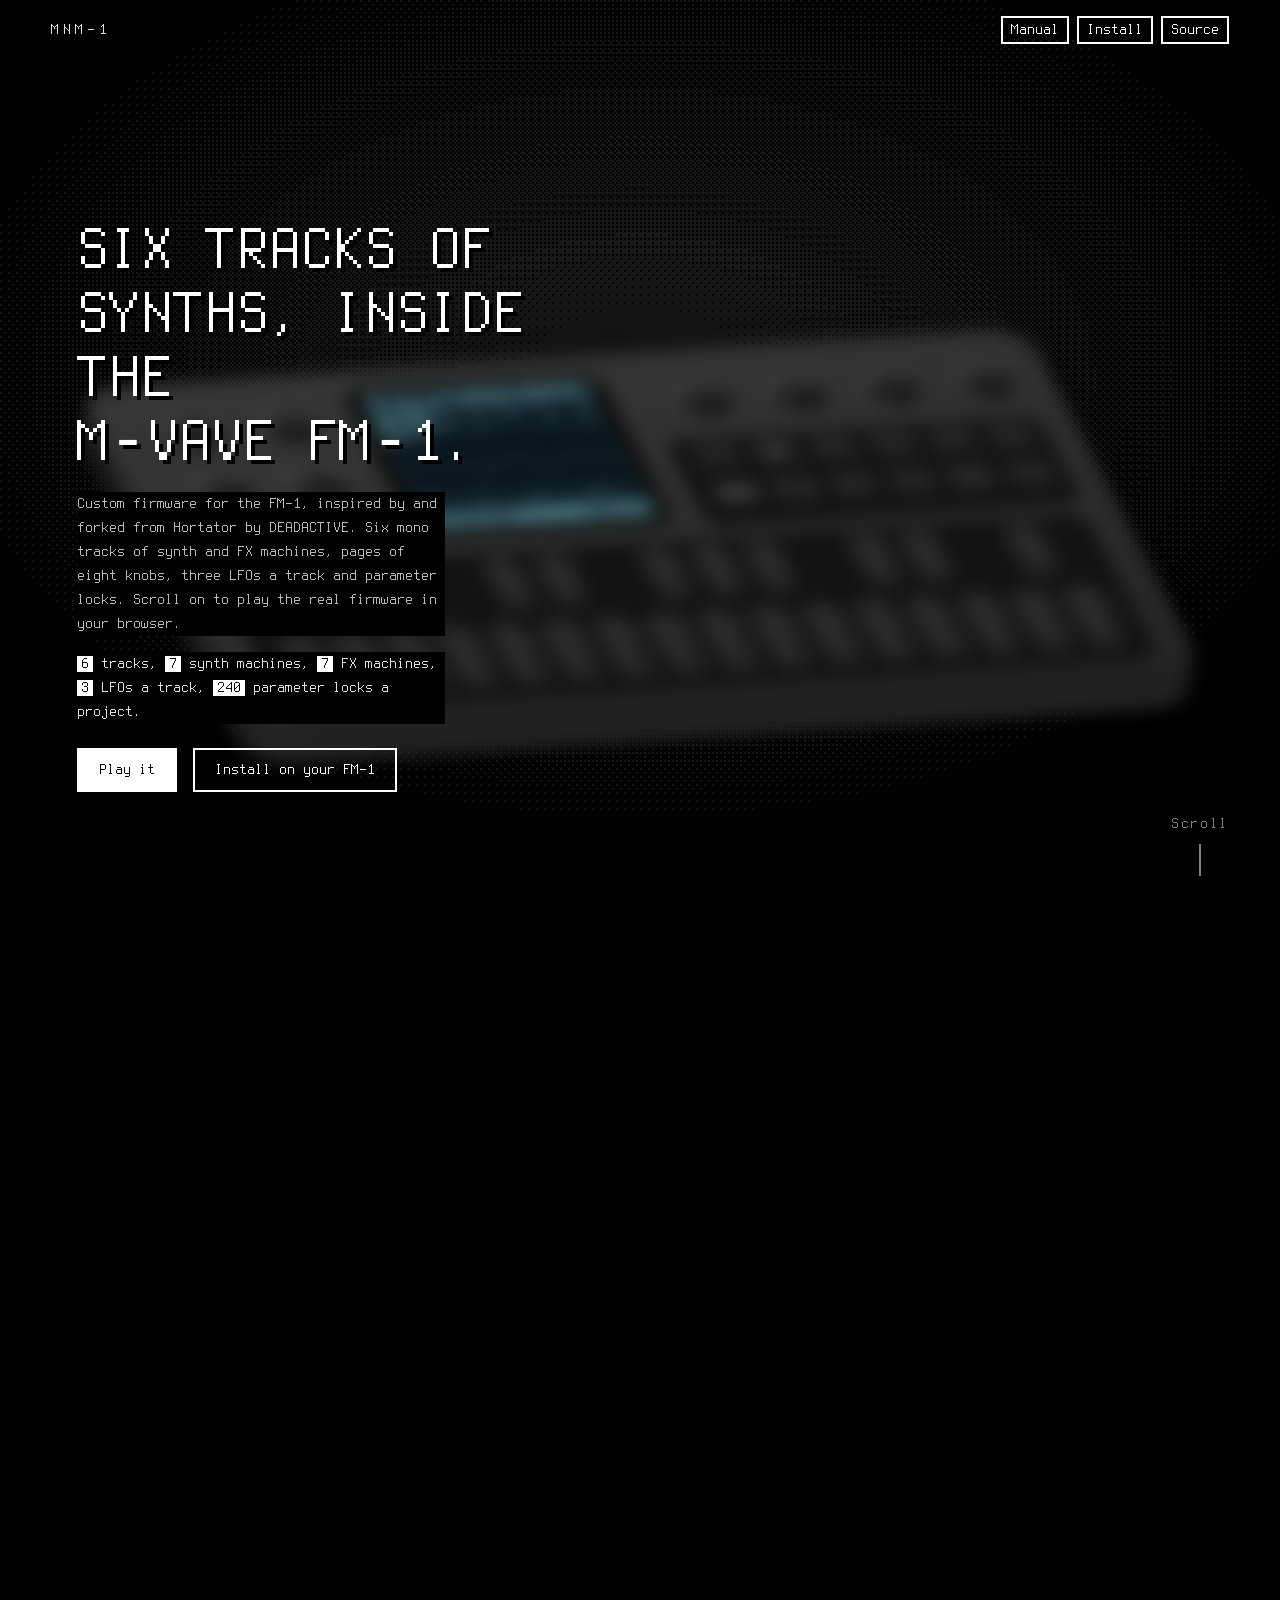
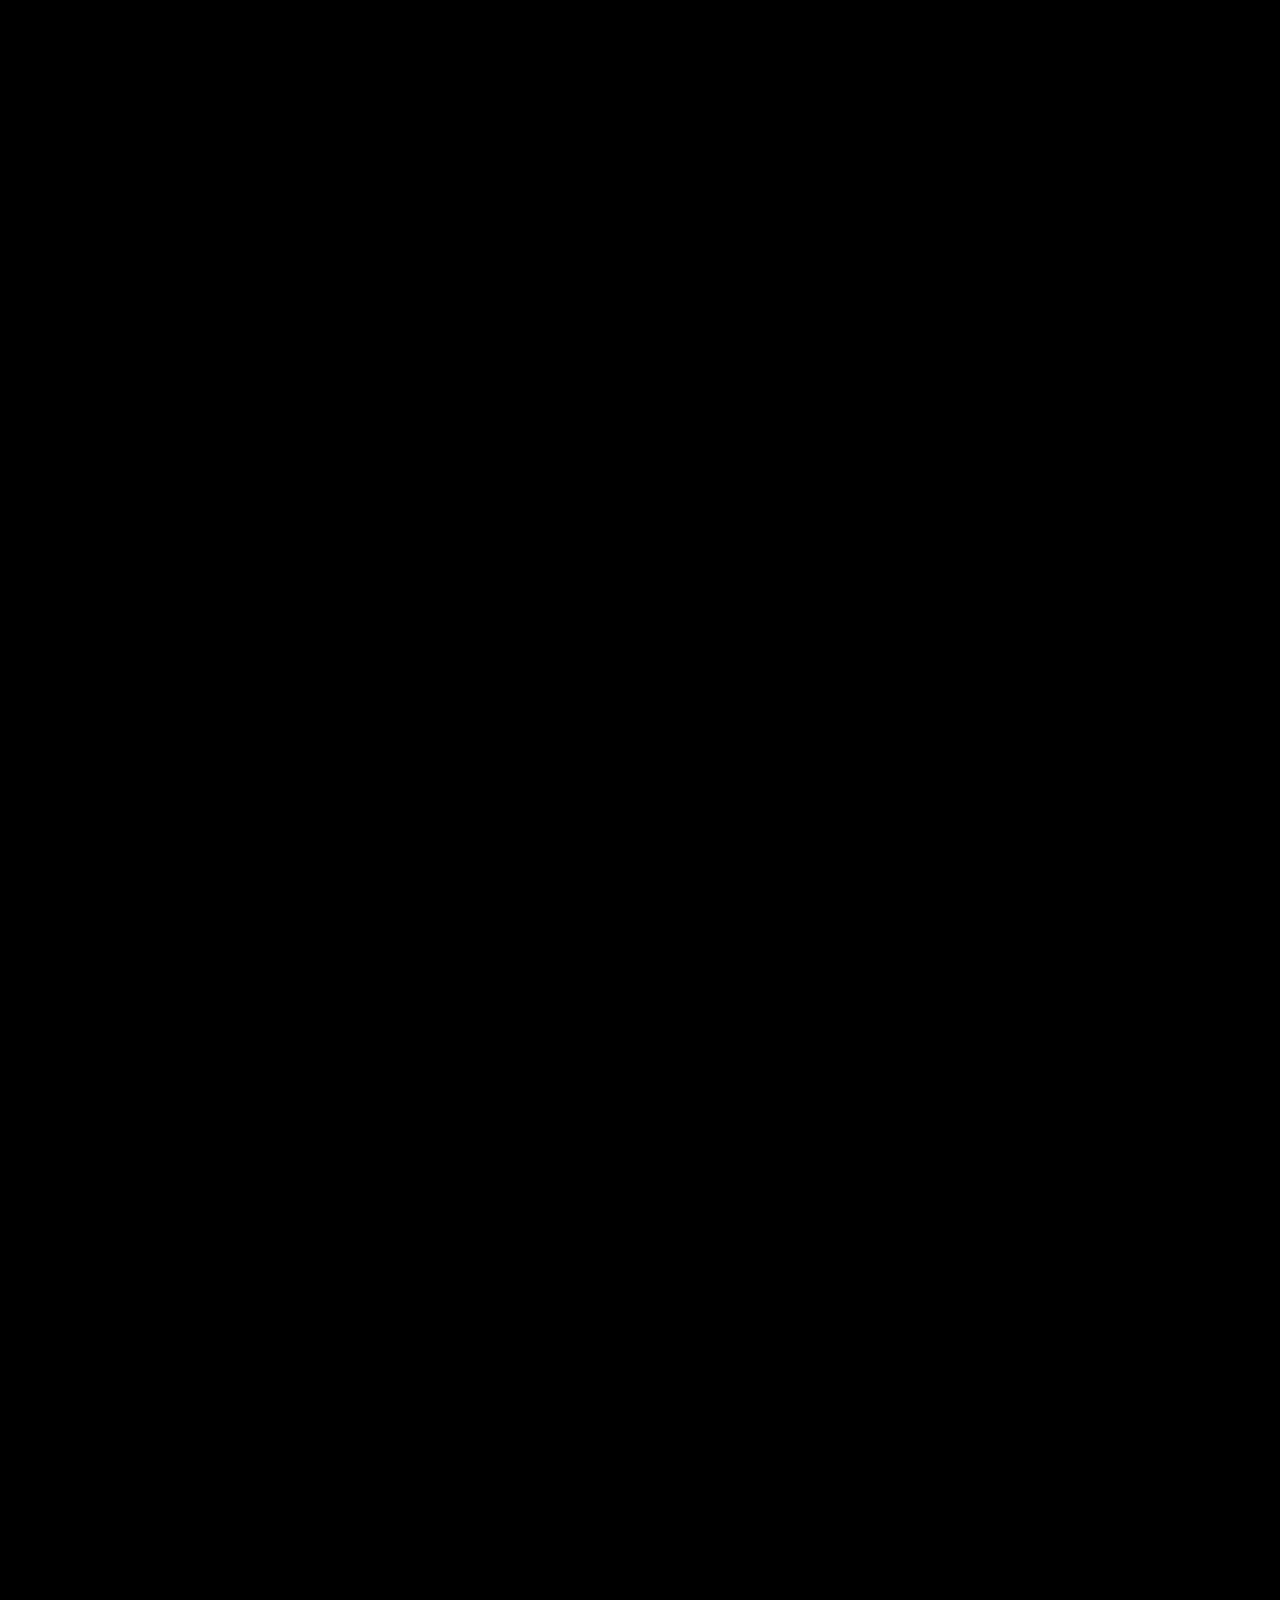
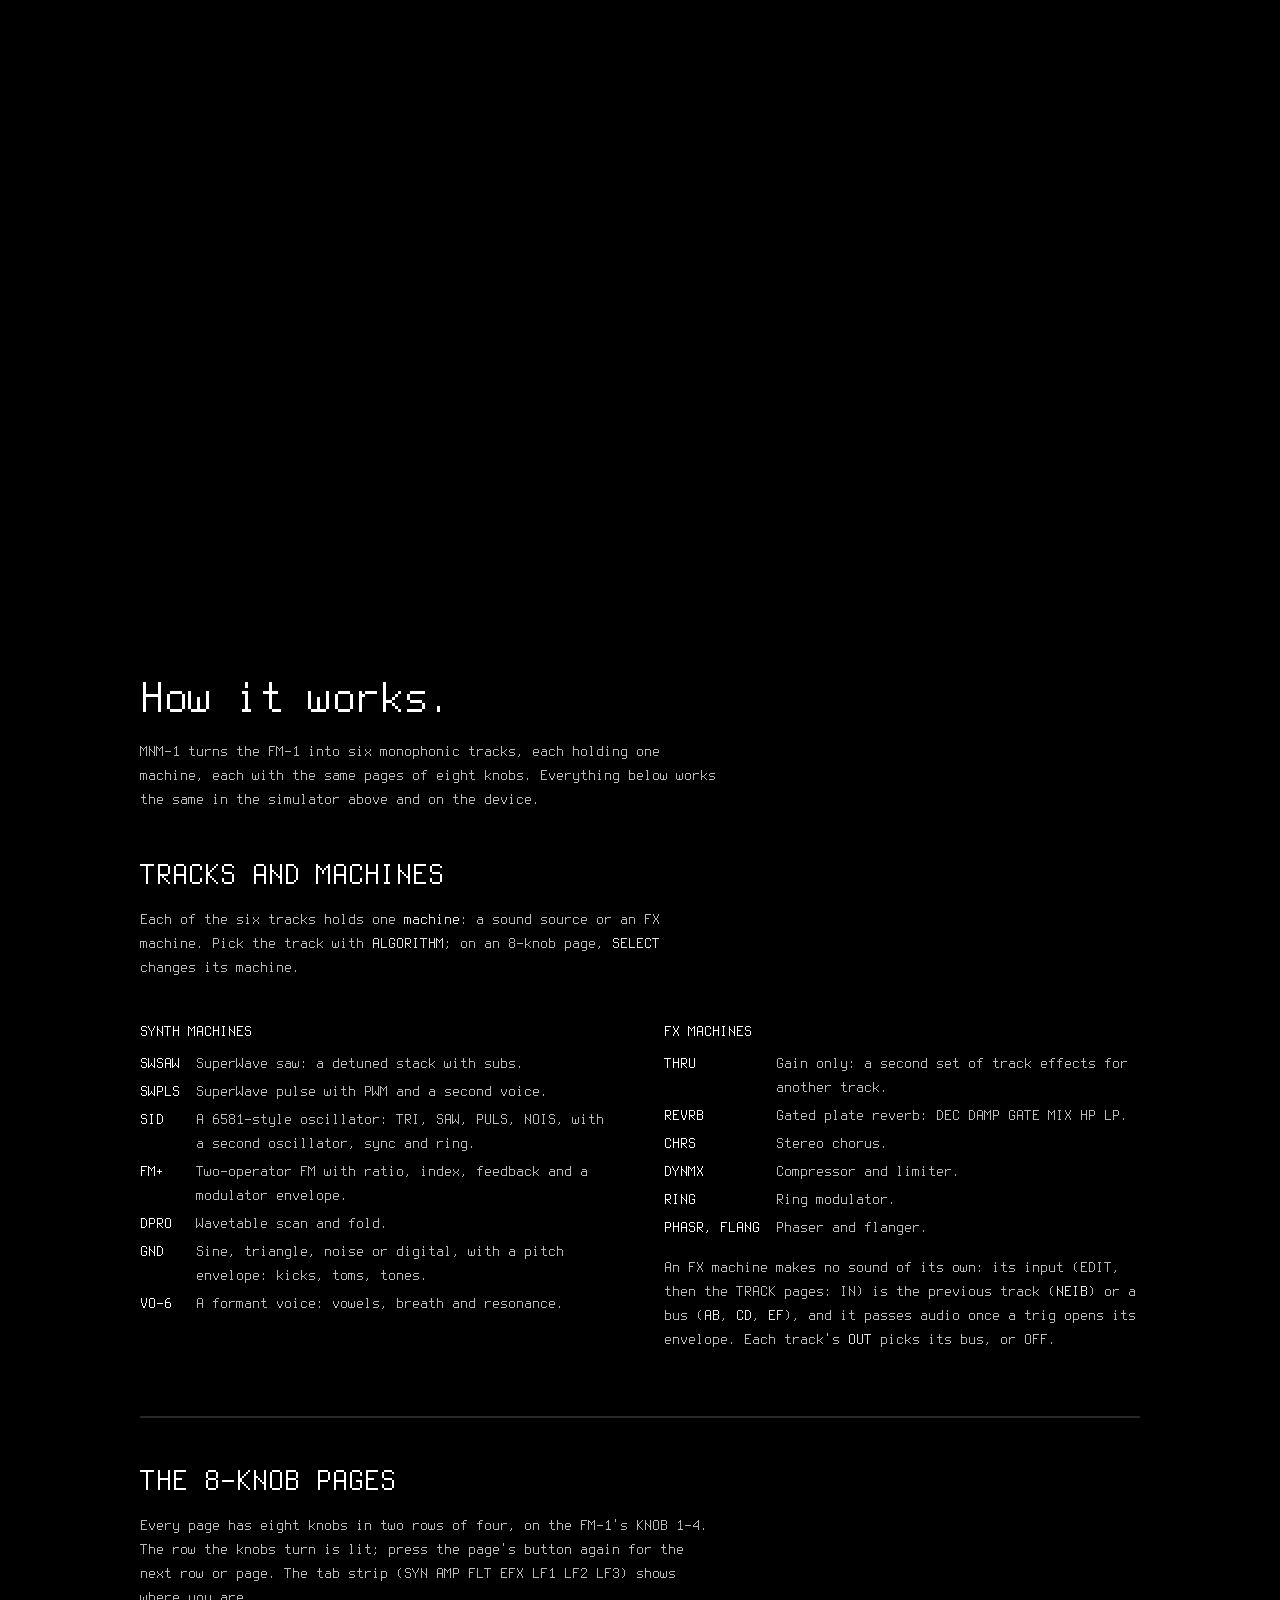
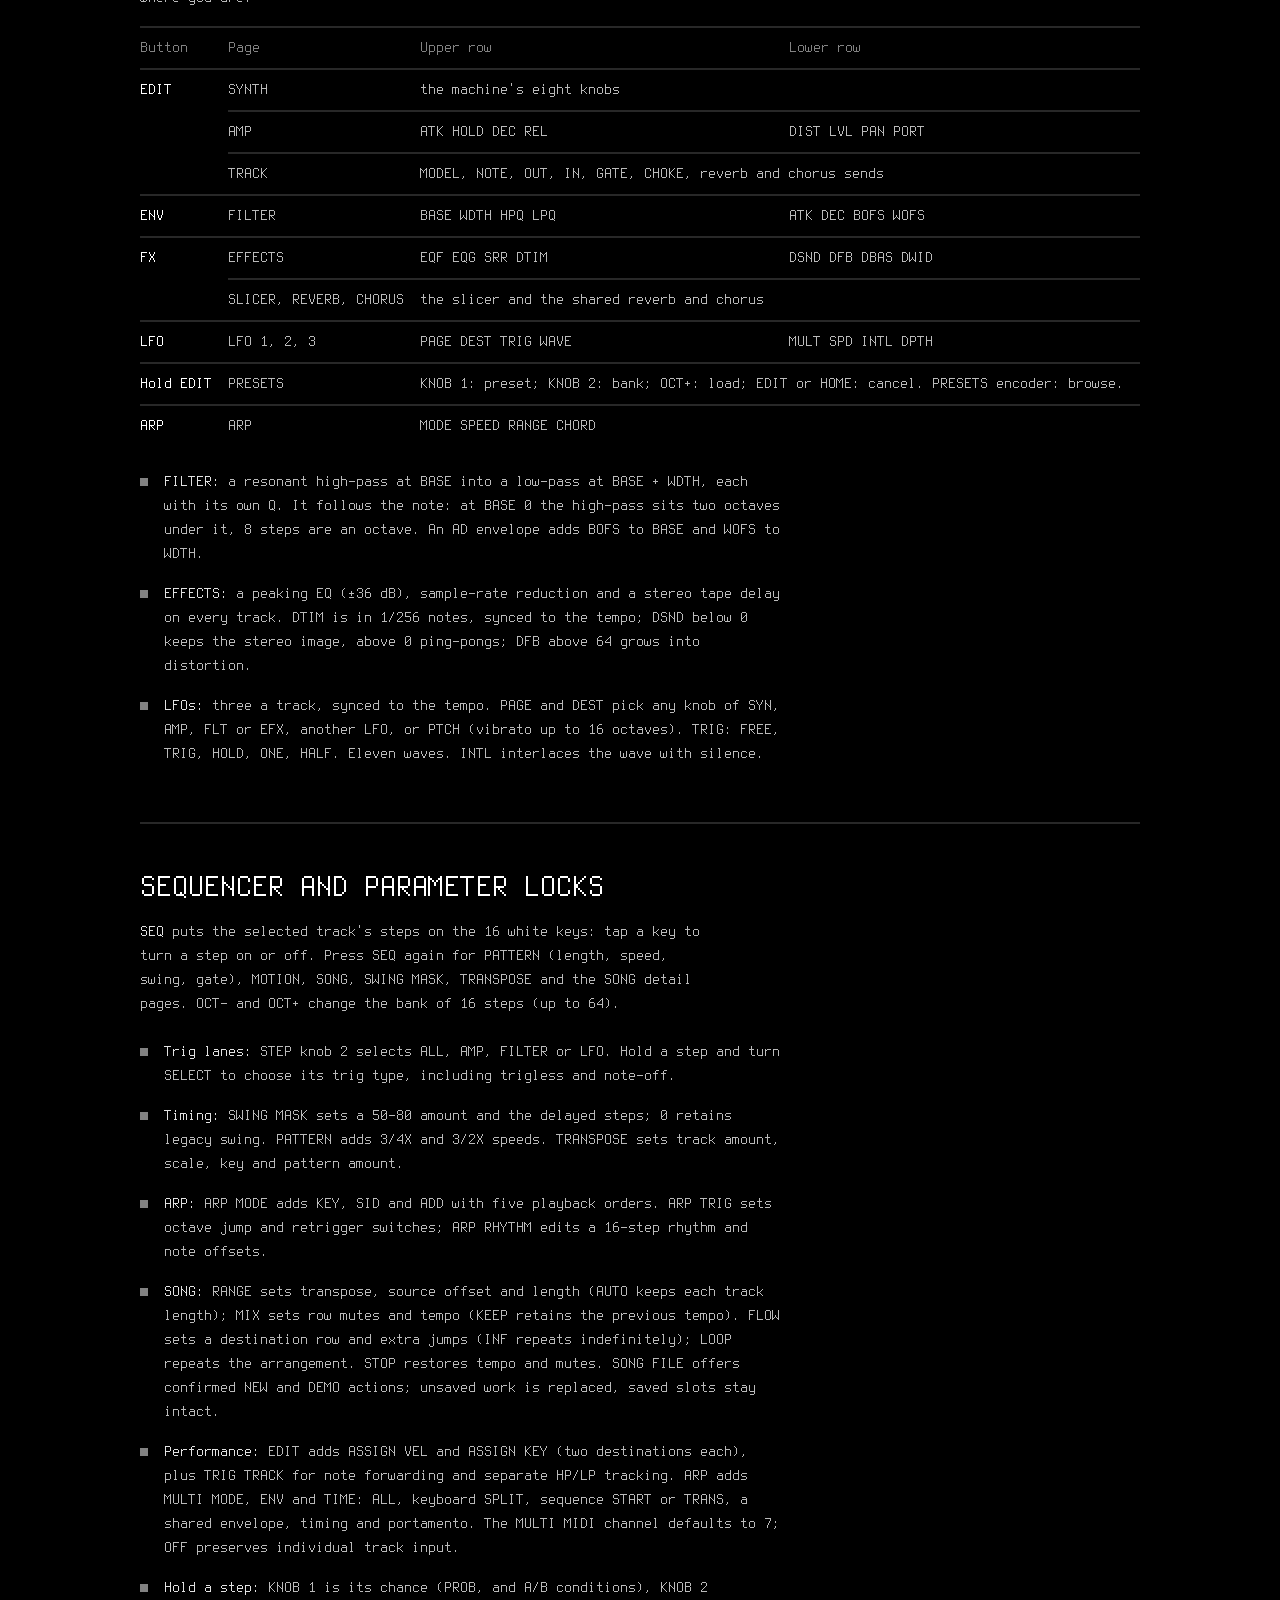
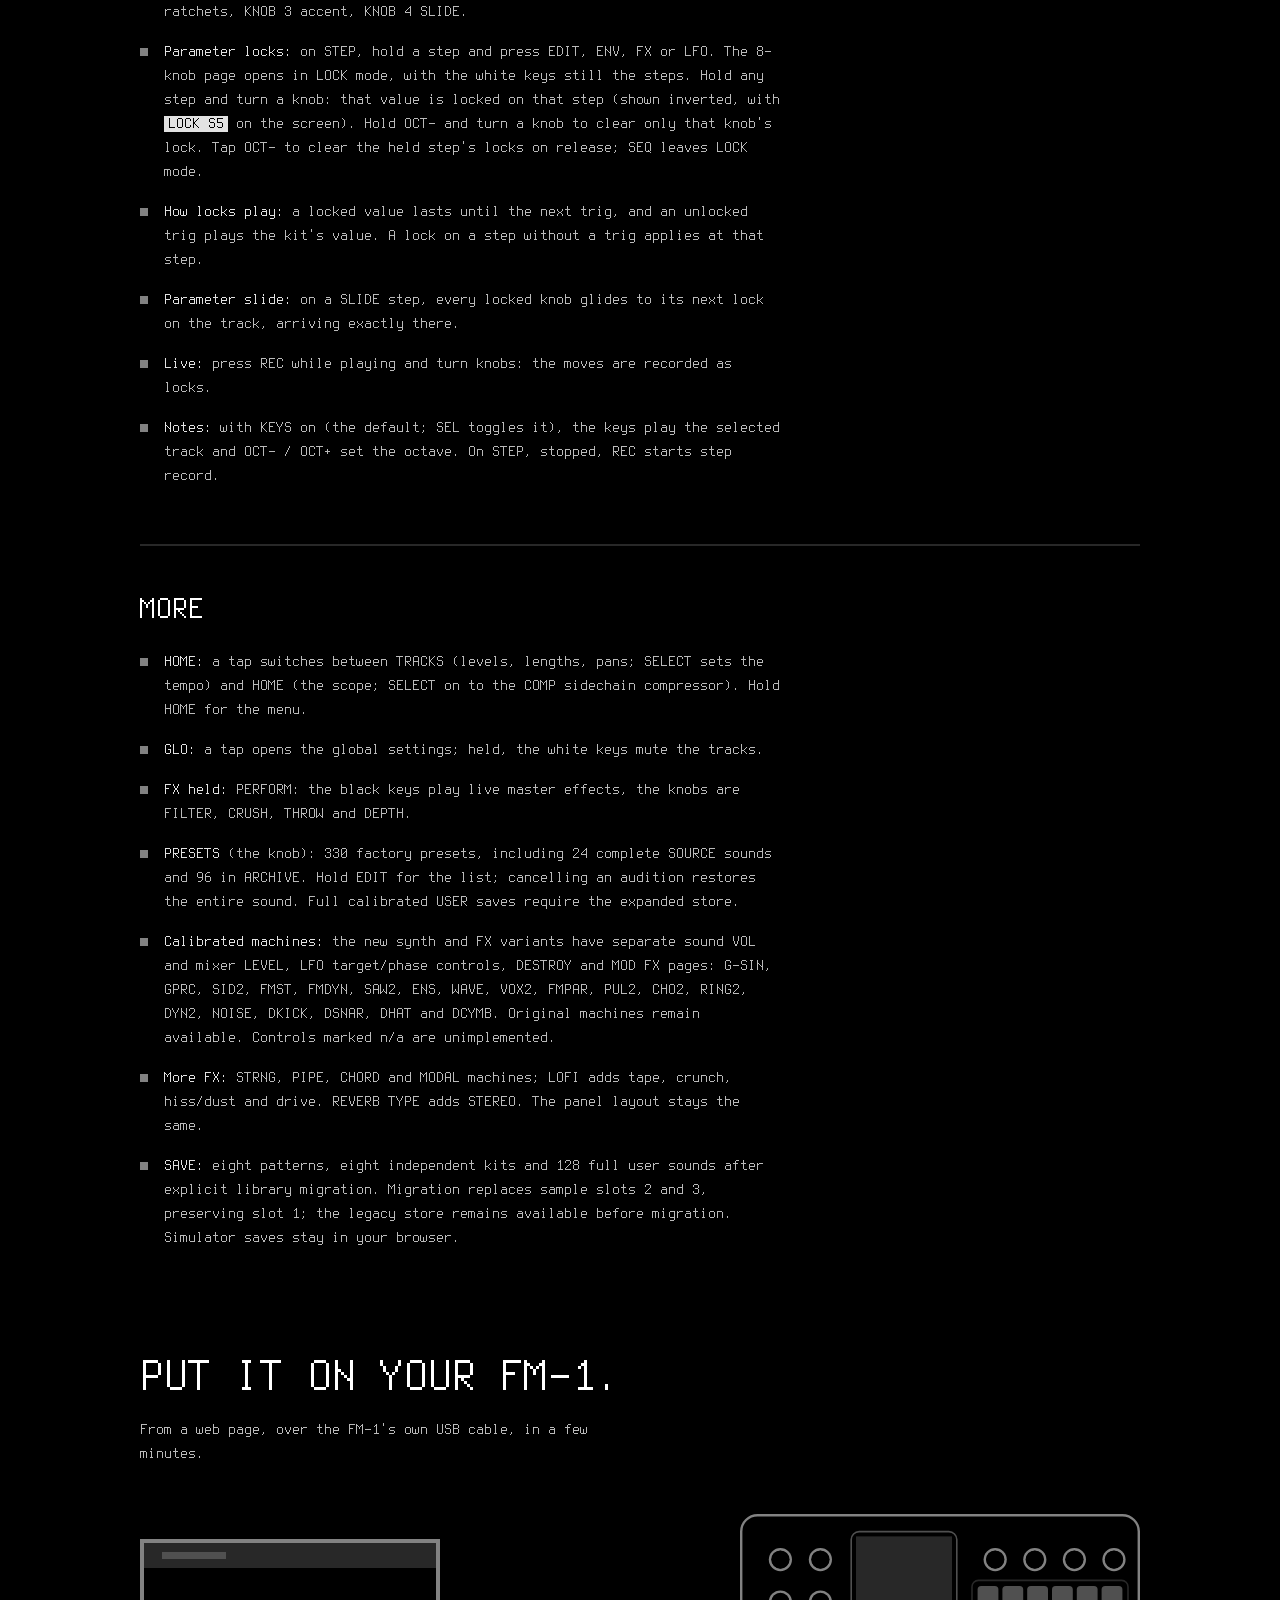
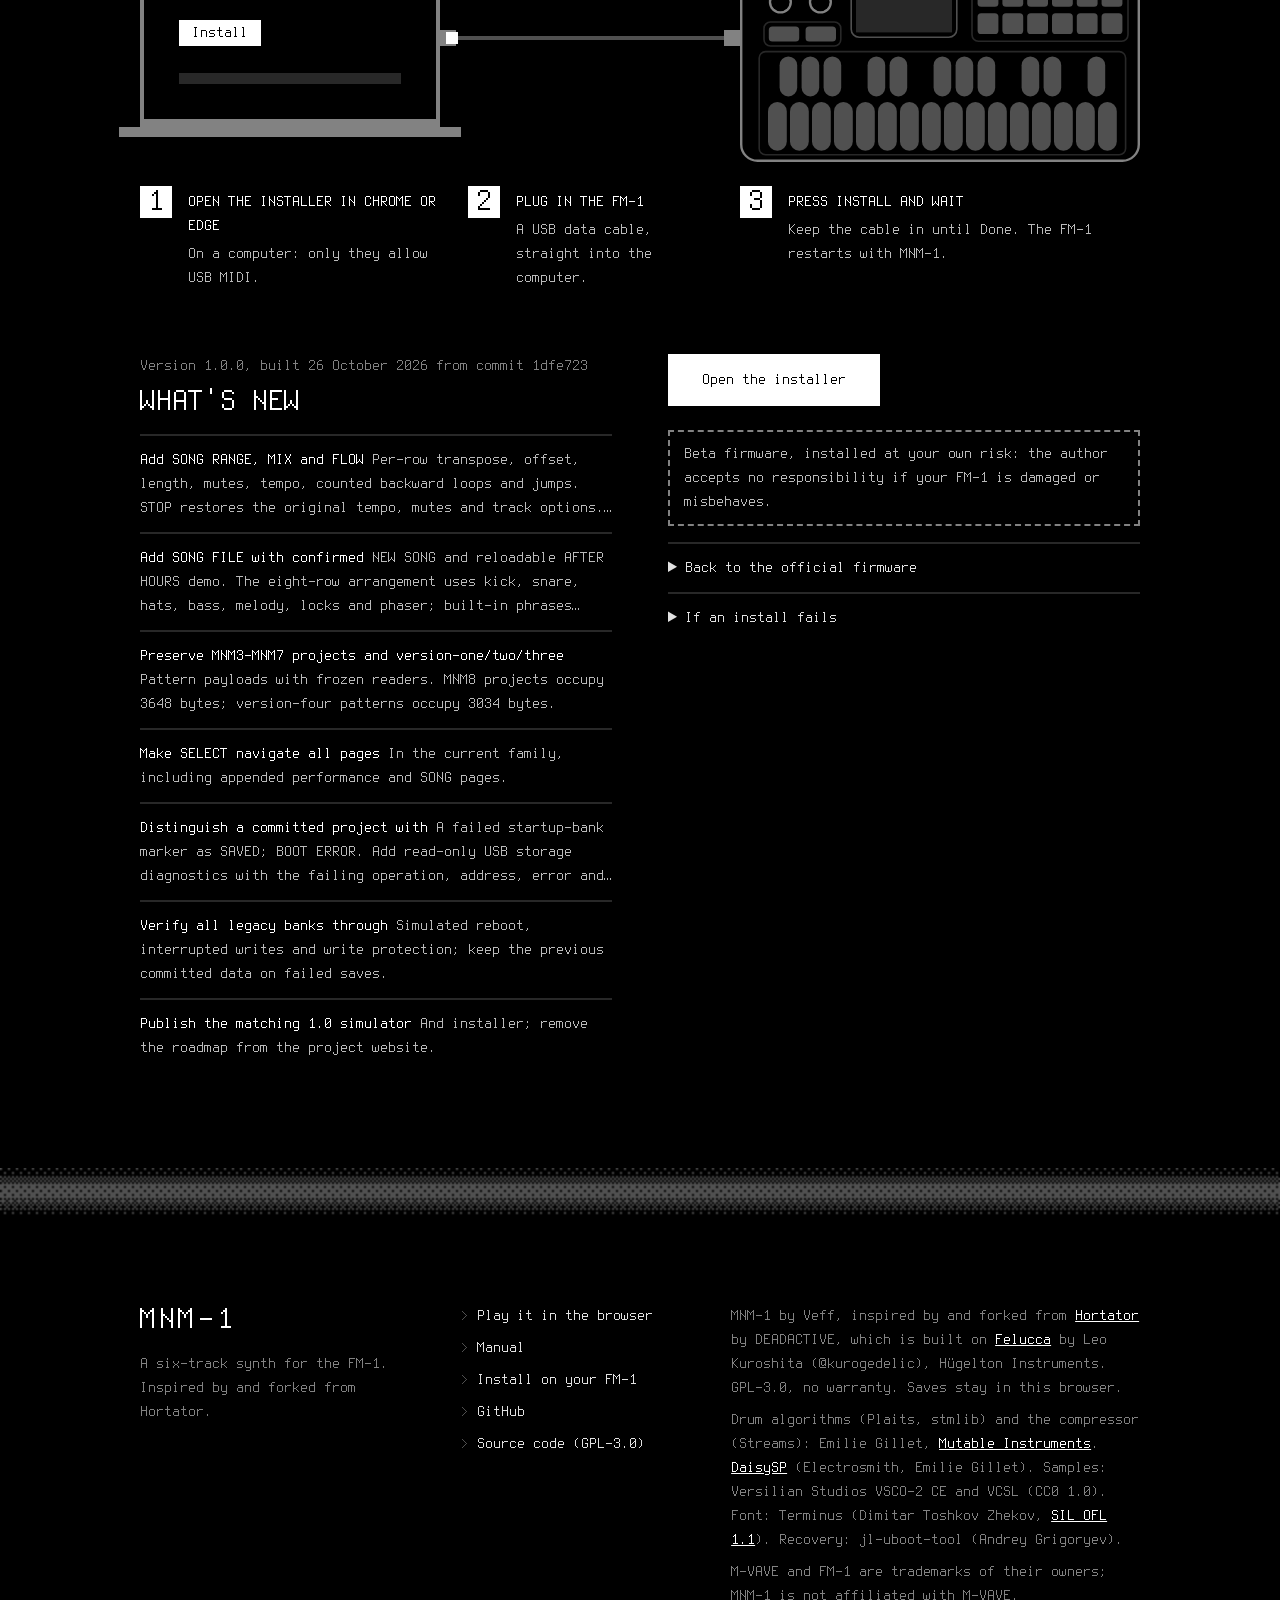
==== commit f608cfec: "Publish MNM-1 1.0.0 simulator and installer without roadmap" ====
--- a/index.html
+++ b/index.html
@@ -11,15 +11,15 @@
 <link rel="preconnect" href="https://fonts.googleapis.com">
 <link rel="preconnect" href="https://fonts.gstatic.com" crossorigin>
 <link href="https://fonts.googleapis.com/css2?family=Silkscreen&display=swap" rel="stylesheet" media="print" onload="this.media='all'">
-<link rel="preload" href="terminus.woff?v=37bd68a1fa" as="font" type="font/woff" crossorigin>
-<link rel="stylesheet" href="sim.css?v=37bd68a1fa">
+<link rel="preload" href="terminus.woff?v=ca1a1419ee" as="font" type="font/woff" crossorigin>
+<link rel="stylesheet" href="sim.css?v=ca1a1419ee">
 </head>
 <body>
 <section id="hero" class="hero" aria-label="MNM-1">
   <div class="hero-stage" id="stage">
     <nav class="hero-nav">
       <span class="silk">MNM-1</span>
-      <span class="nav-links"><a href="#manual">Manual</a><a href="#roadmap">Roadmap</a><a href="webapp/installer/">Install</a><a href="https://github.com/galfaroth/mnm1">Source</a></span>
+      <span class="nav-links"><a href="#manual">Manual</a><a href="webapp/installer/">Install</a><a href="https://github.com/galfaroth/mnm1">Source</a></span>
     </nav>
 
     <div class="desk-shadow" id="desk-shadow"></div>
@@ -174,12 +174,13 @@
   <article class="doc-block" aria-labelledby="m-seq">
     <h3 id="m-seq">Sequencer and parameter locks</h3>
     <p><b>SEQ</b> puts the selected track's steps on the 16 white keys: tap a key to turn a step on or off. Press SEQ
-      again for PATTERN (length, speed, swing, gate), MOTION, SONG, SWING MASK and TRANSPOSE. OCT− and OCT+ change the bank of 16 steps
+      again for PATTERN (length, speed, swing, gate), MOTION, SONG, SWING MASK, TRANSPOSE and the SONG detail pages. OCT− and OCT+ change the bank of 16 steps
       (up to 64).</p>
     <ul class="doc-list">
       <li><b>Trig lanes:</b> STEP knob 2 selects ALL, AMP, FILTER or LFO. Hold a step and turn SELECT to choose its trig type, including trigless and note-off.</li>
       <li><b>Timing:</b> SWING MASK sets a 50–80 amount and the delayed steps; 0 retains legacy swing. PATTERN adds 3/4X and 3/2X speeds. TRANSPOSE sets track amount, scale, key and pattern amount.</li>
       <li><b>ARP:</b> ARP MODE adds KEY, SID and ADD with five playback orders. ARP TRIG sets octave jump and retrigger switches; ARP RHYTHM edits a 16-step rhythm and note offsets.</li>
+      <li><b>SONG:</b> RANGE sets transpose, source offset and length (AUTO keeps each track length); MIX sets row mutes and tempo (KEEP retains the previous tempo). FLOW sets a destination row and extra jumps (INF repeats indefinitely); LOOP repeats the arrangement. STOP restores tempo and mutes. SONG FILE offers confirmed NEW and DEMO actions; unsaved work is replaced, saved slots stay intact.</li>
       <li><b>Performance:</b> EDIT adds ASSIGN VEL and ASSIGN KEY (two destinations each), plus TRIG TRACK for note forwarding and separate HP/LP tracking. ARP adds MULTI MODE, ENV and TIME: ALL, keyboard SPLIT, sequence START or TRANS, a shared envelope, timing and portamento. The MULTI MIDI channel defaults to 7; OFF preserves individual track input.</li>
       <li><b>Hold a step:</b> KNOB 1 is its chance (PROB, and A/B conditions), KNOB 2 ratchets, KNOB 3 accent, KNOB 4
         SLIDE.</li>
@@ -218,50 +219,6 @@
   </article>
 </section>
 
-<section id="roadmap" class="doc" aria-labelledby="roadmap-title">
-  <header class="doc-head">
-    <h2 id="roadmap-title">Roadmap.</h2>
-    <p>0.11 adds performance controls and clearer mixer meters. All 187 stress cases have measurements across two runs; the first was manually reset by the owner.
-      Some heavy combinations exceed the audio deadline. This remains a beta.
-      What remains for 1.0 is listed below. The full list is in
-      <a href="https://github.com/galfaroth/mnm1/blob/main/docs/ROADMAP.md">docs/ROADMAP.md</a>.</p>
-  </header>
-  <div class="doc-cols roadmap">
-    <div>
-      <h4>Available: 0.11</h4>
-      <ul class="doc-list">
-        <li>TRIG POS: forward notes between tracks.</li>
-        <li>MULTI TRIG, keyboard split and a shared envelope.</li>
-        <li>Velocity and keytrack assignments, separate HP/LP tracking switches.</li>
-      </ul>
-      <h4>Next: 1.0</h4>
-      <ul class="doc-list">
-        <li>SONG rows with transpose, tempo, offset, length, mutes, loops and jumps.</li>
-        <li>A demo SONG with kick, snare, melody, parameter locks and phaser transitions.</li>
-        <li>NEW SONG starts an empty arrangement while preserving saved work; reload the demo anytime.</li>
-        <li>The expanded pattern/kit/sound library is already implemented.</li>
-      </ul>
-    </div>
-    <div>
-      <h4>Maybe (CPU and memory)</h4>
-      <ul class="doc-list">
-        <li>24 dB filter slopes (now 12 dB stages).</li>
-        <li>POLY mode; DPRO-BBOX; 6 MIDI tracks.</li>
-        <li>Longer full-quality delays.</li>
-      </ul>
-      <h4>Not on this hardware</h4>
-      <ul class="doc-list">
-        <li>External audio into FX machines (the FM-1 has no audio input) and six outputs.</li>
-      </ul>
-      <h4>Kept from Hortator</h4>
-      <ul class="doc-list">
-        <li>From Hortator: per-track length, PROB and A/B conditions, ratchets, accents, the slicer, PERFORM and the
-          COMP compressor.</li>
-      </ul>
-    </div>
-  </div>
-</section>
-
 <section id="install" class="install" aria-labelledby="install-title">
   <header class="install-head">
     <h2 id="install-title">Put it on your FM-1.</h2>
@@ -317,10 +274,9 @@
   <nav class="foot-nav" aria-label="On this page">
     <a href="#play">Play it in the browser</a>
     <a href="#manual">Manual</a>
-    <a href="#roadmap">Roadmap</a>
     <a href="webapp/installer/">Install on your FM-1</a>
     <a href="https://github.com/galfaroth/mnm1">GitHub</a>
-    <a href="source.tar.gz?v=37bd68a1fa">Source code (GPL-3.0)</a>
+    <a href="source.tar.gz?v=ca1a1419ee">Source code (GPL-3.0)</a>
   </nav>
   <div class="foot-credits">
     <p>MNM-1 by Veff, inspired by and forked from
@@ -331,10 +287,10 @@
       <a href="https://github.com/pichenettes/eurorack" target="_blank" rel="noopener">Mutable Instruments</a>.
       <a href="https://github.com/electro-smith/DaisySP" target="_blank" rel="noopener">DaisySP</a> (Electrosmith,
       Emilie Gillet). Samples: Versilian Studios VSCO-2 CE and VCSL (CC0 1.0). Font: Terminus (Dimitar Toshkov
-      Zhekov, <a href="terminus-license.txt?v=37bd68a1fa">SIL OFL 1.1</a>). Recovery: jl-uboot-tool (Andrey Grigoryev).</p>
+      Zhekov, <a href="terminus-license.txt?v=ca1a1419ee">SIL OFL 1.1</a>). Recovery: jl-uboot-tool (Andrey Grigoryev).</p>
     <p>M-VAVE and FM-1 are trademarks of their owners; MNM-1 is not affiliated with M-VAVE.</p>
   </div>
 </footer>
-<script type="module" src="app.js?v=37bd68a1fa"></script>
+<script type="module" src="app.js?v=ca1a1419ee"></script>
 </body>
 </html>
--- a/sim.css
+++ b/sim.css
@@ -3,7 +3,7 @@
 /* The page as the FM-1's screen: its MONO palette (firmware/src/gfx.c: five steps of one colour plus white, in the
  * firmware's own roles), its typeface (Terminus 8 x 16, tests/sim_font.mjs, on its 16 px grid: 16, 32, 48, 64, 80),
  * blends dithered (dither.js), headings that glitch as they arrive. Only the device keeps its hardware greys. */
-@font-face { font-family: "Hortator Terminus"; src: url("terminus.woff?v=37bd68a1fa") format("woff"); font-display: swap; }
+@font-face { font-family: "Hortator Terminus"; src: url("terminus.woff?v=ca1a1419ee") format("woff"); font-display: swap; }
 :root {
   --k: #000000;                                    /* the screen */
   --c1: #282828;                                   /* rules, separators */
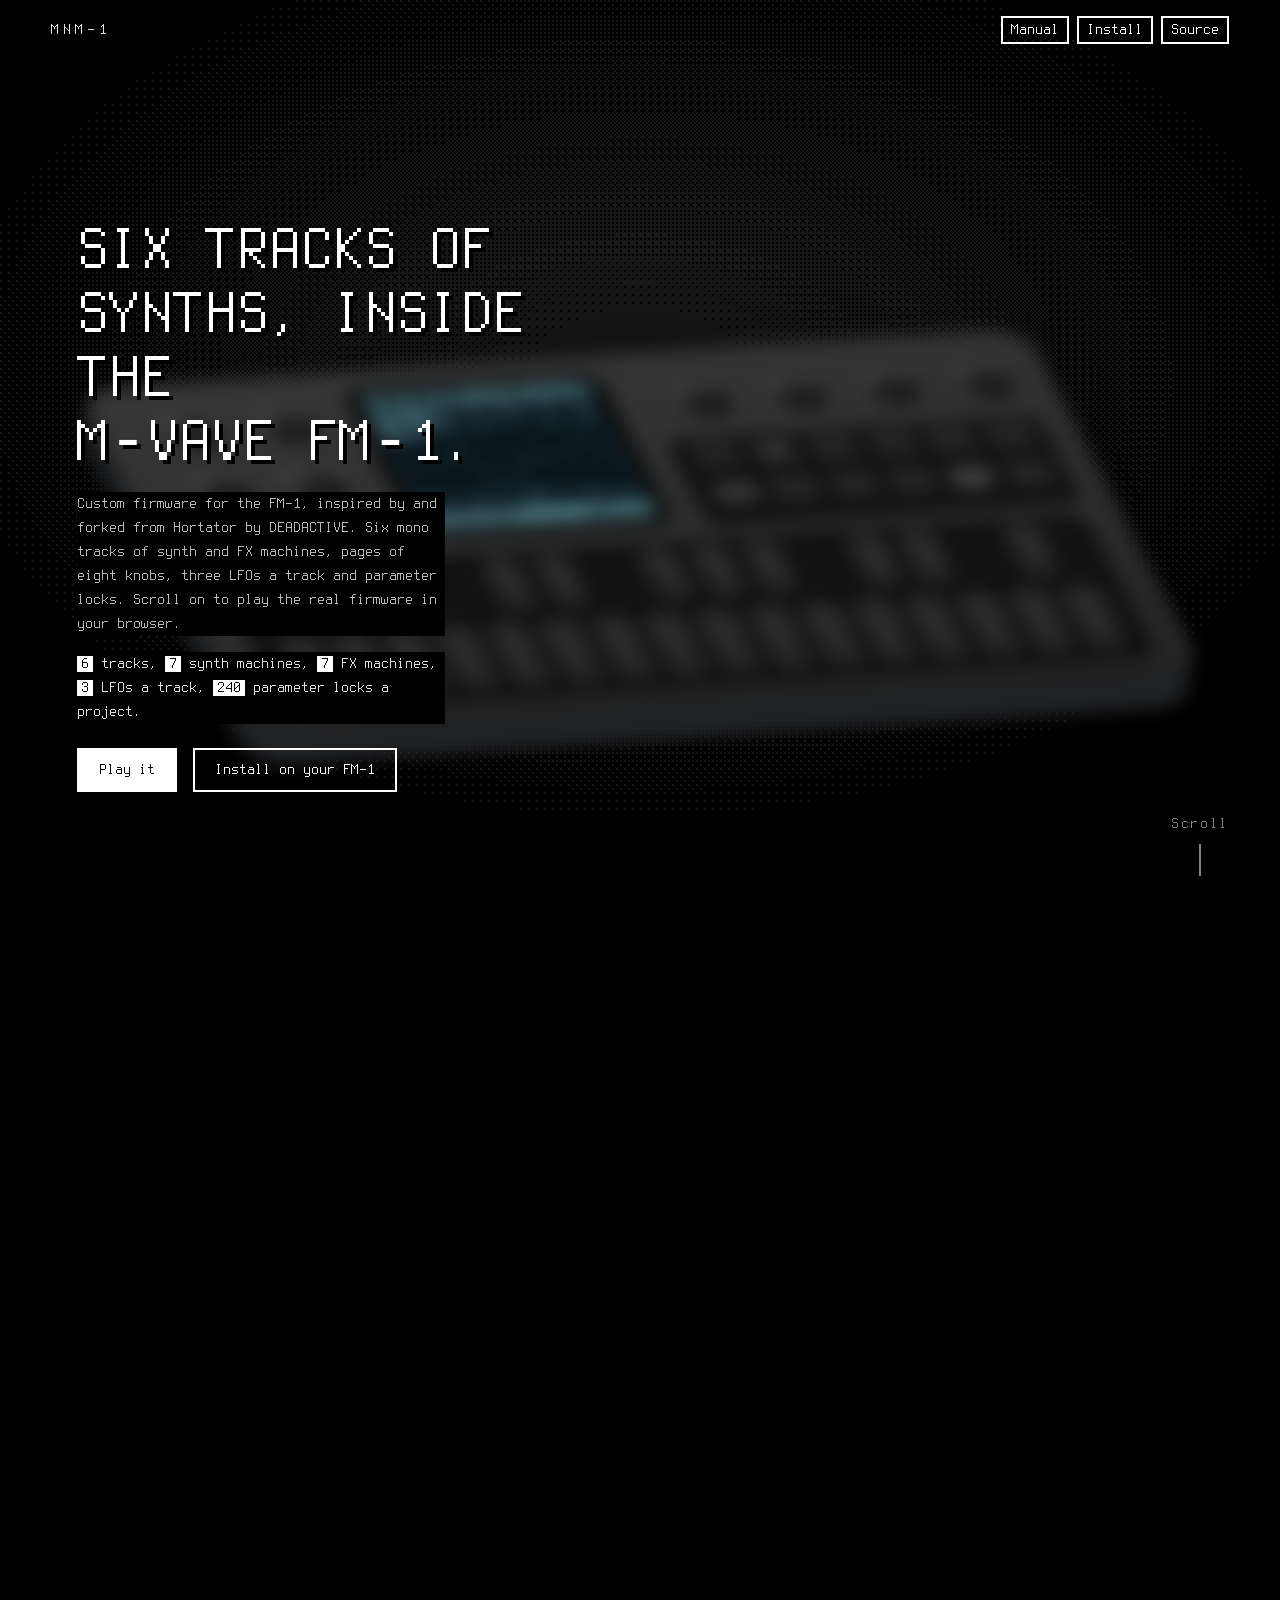
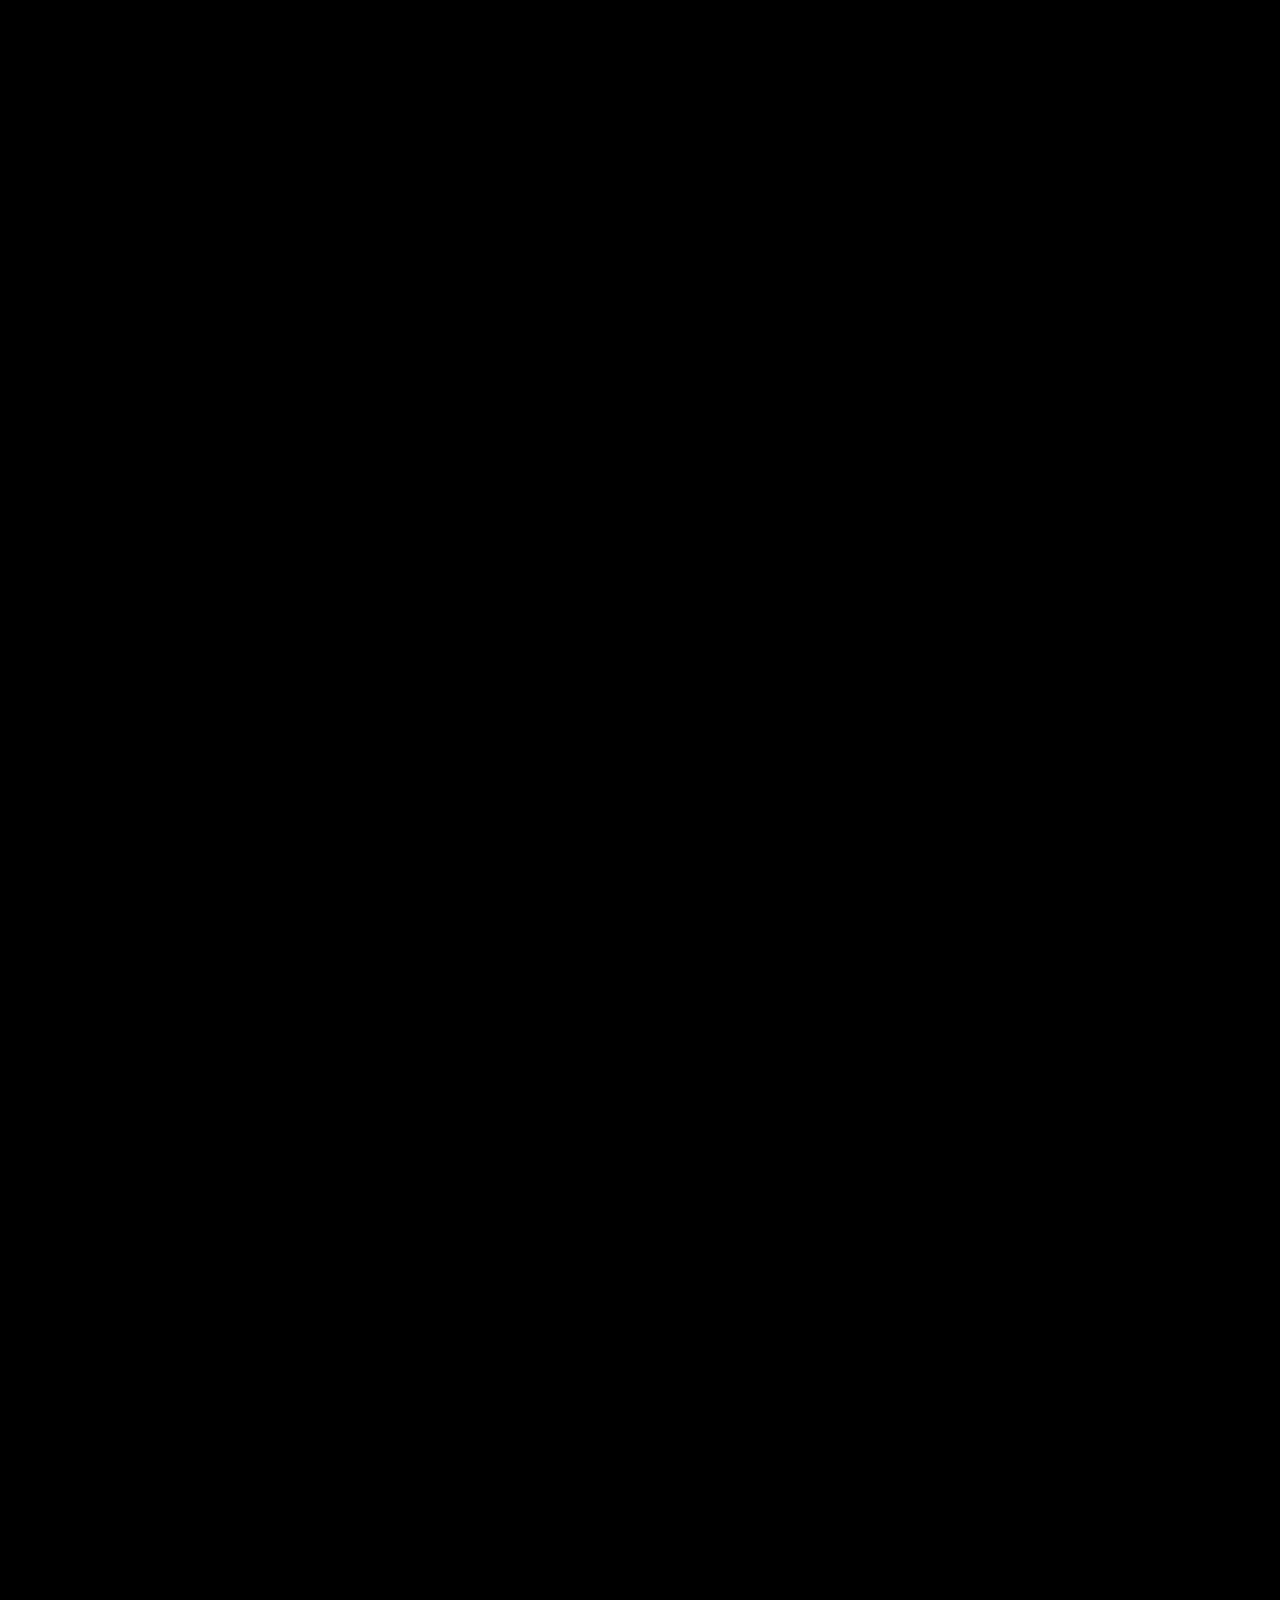
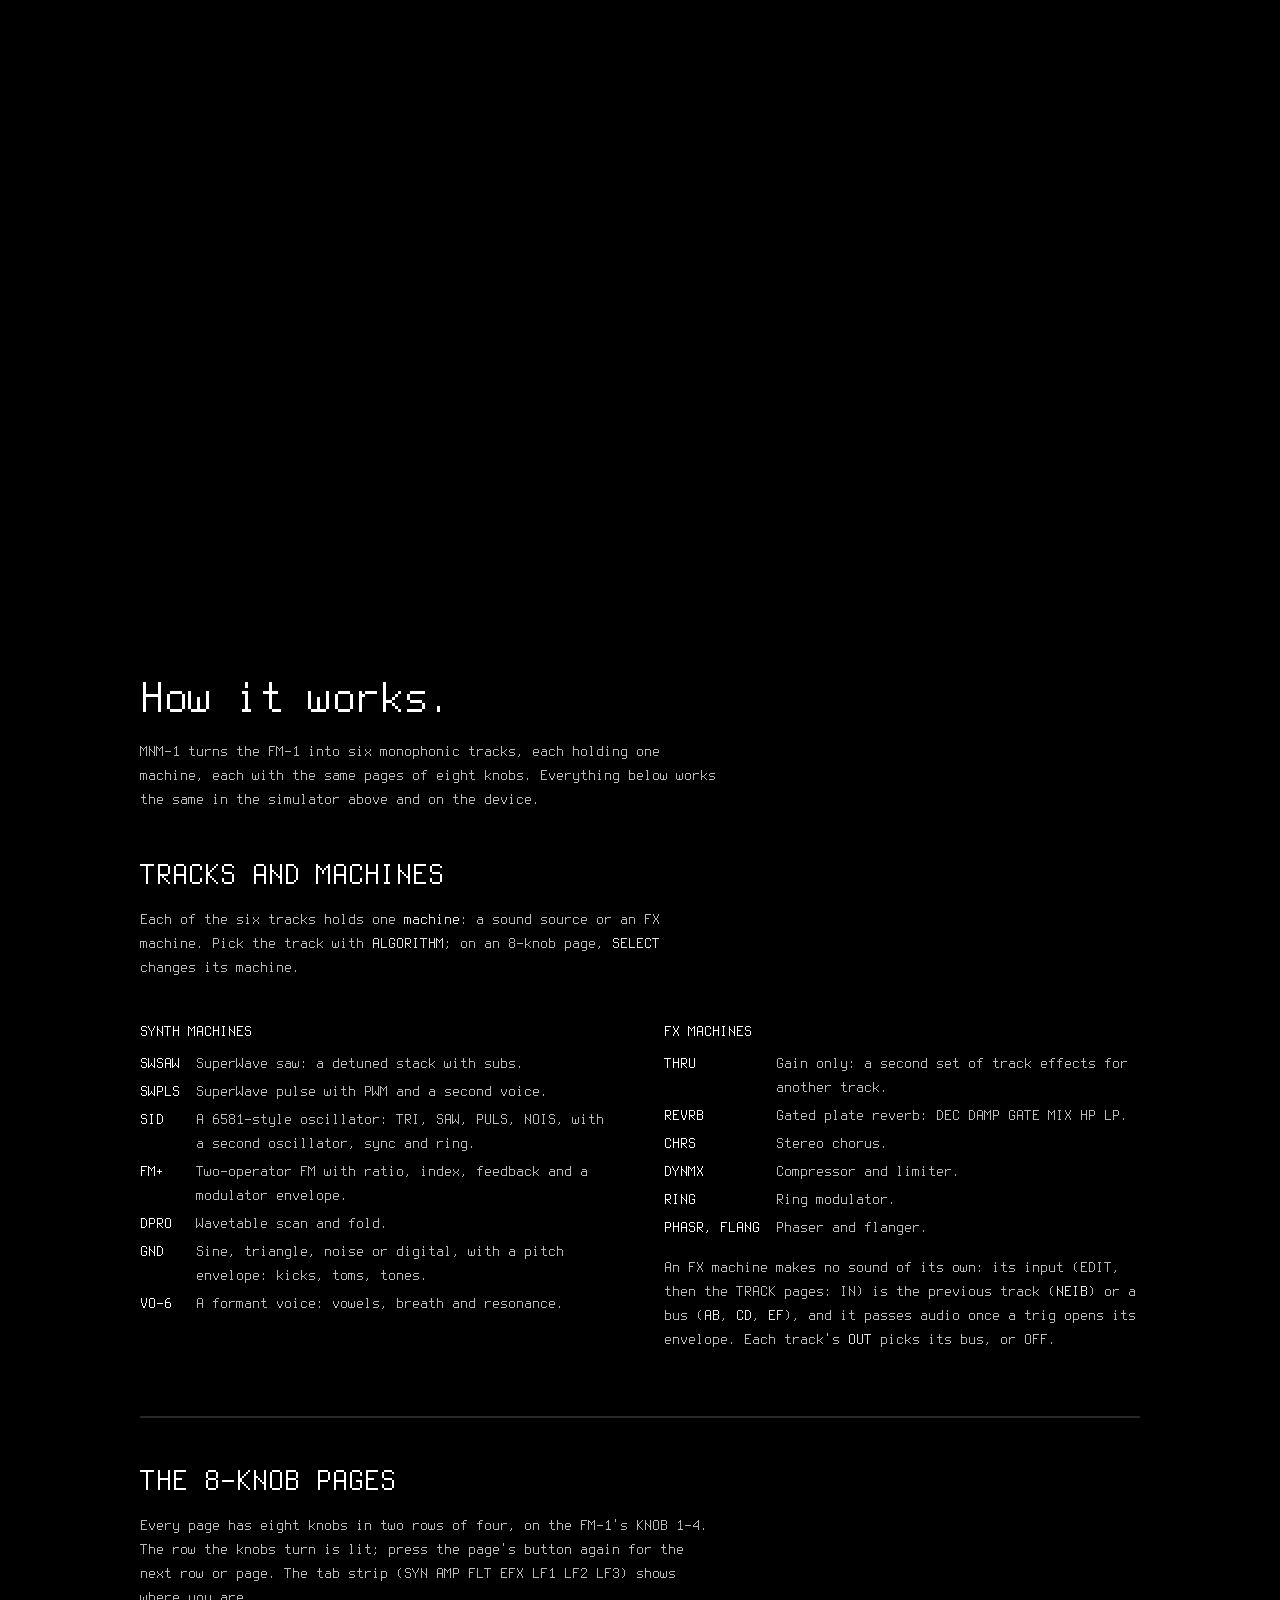
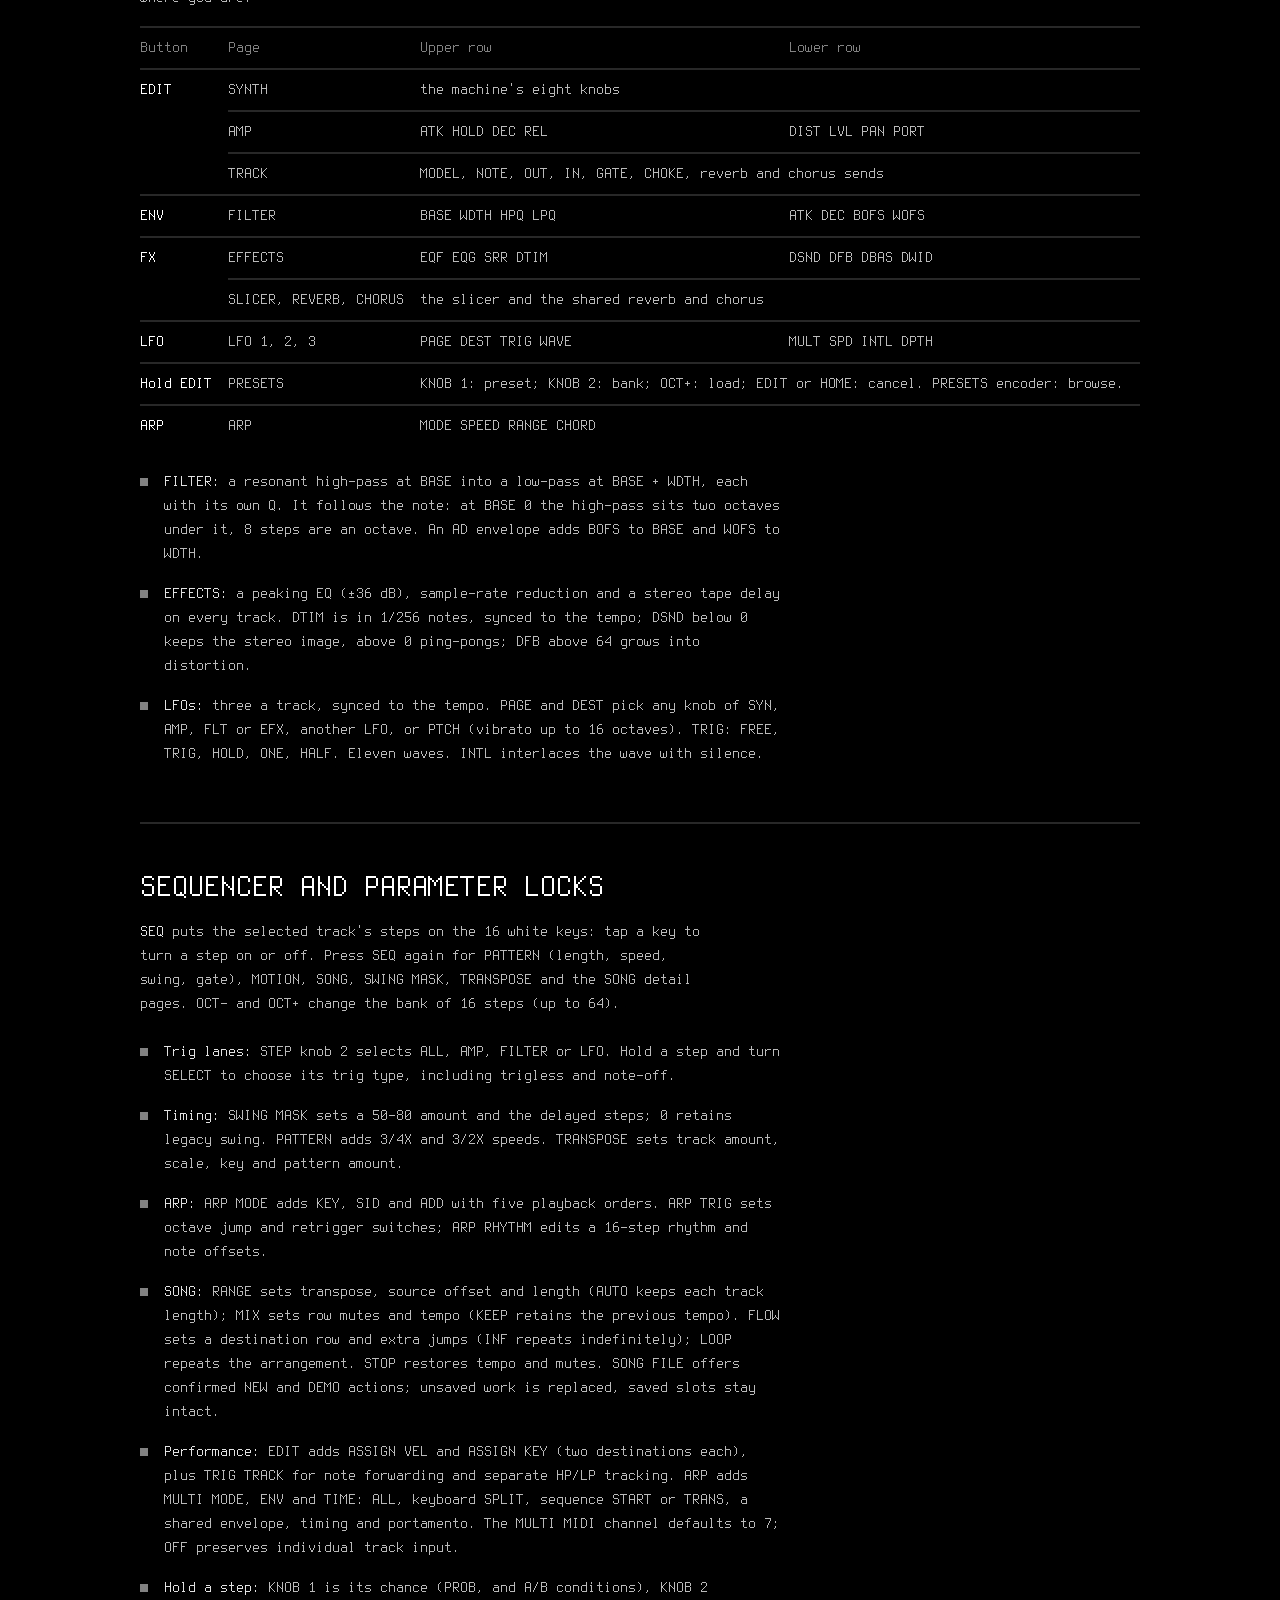
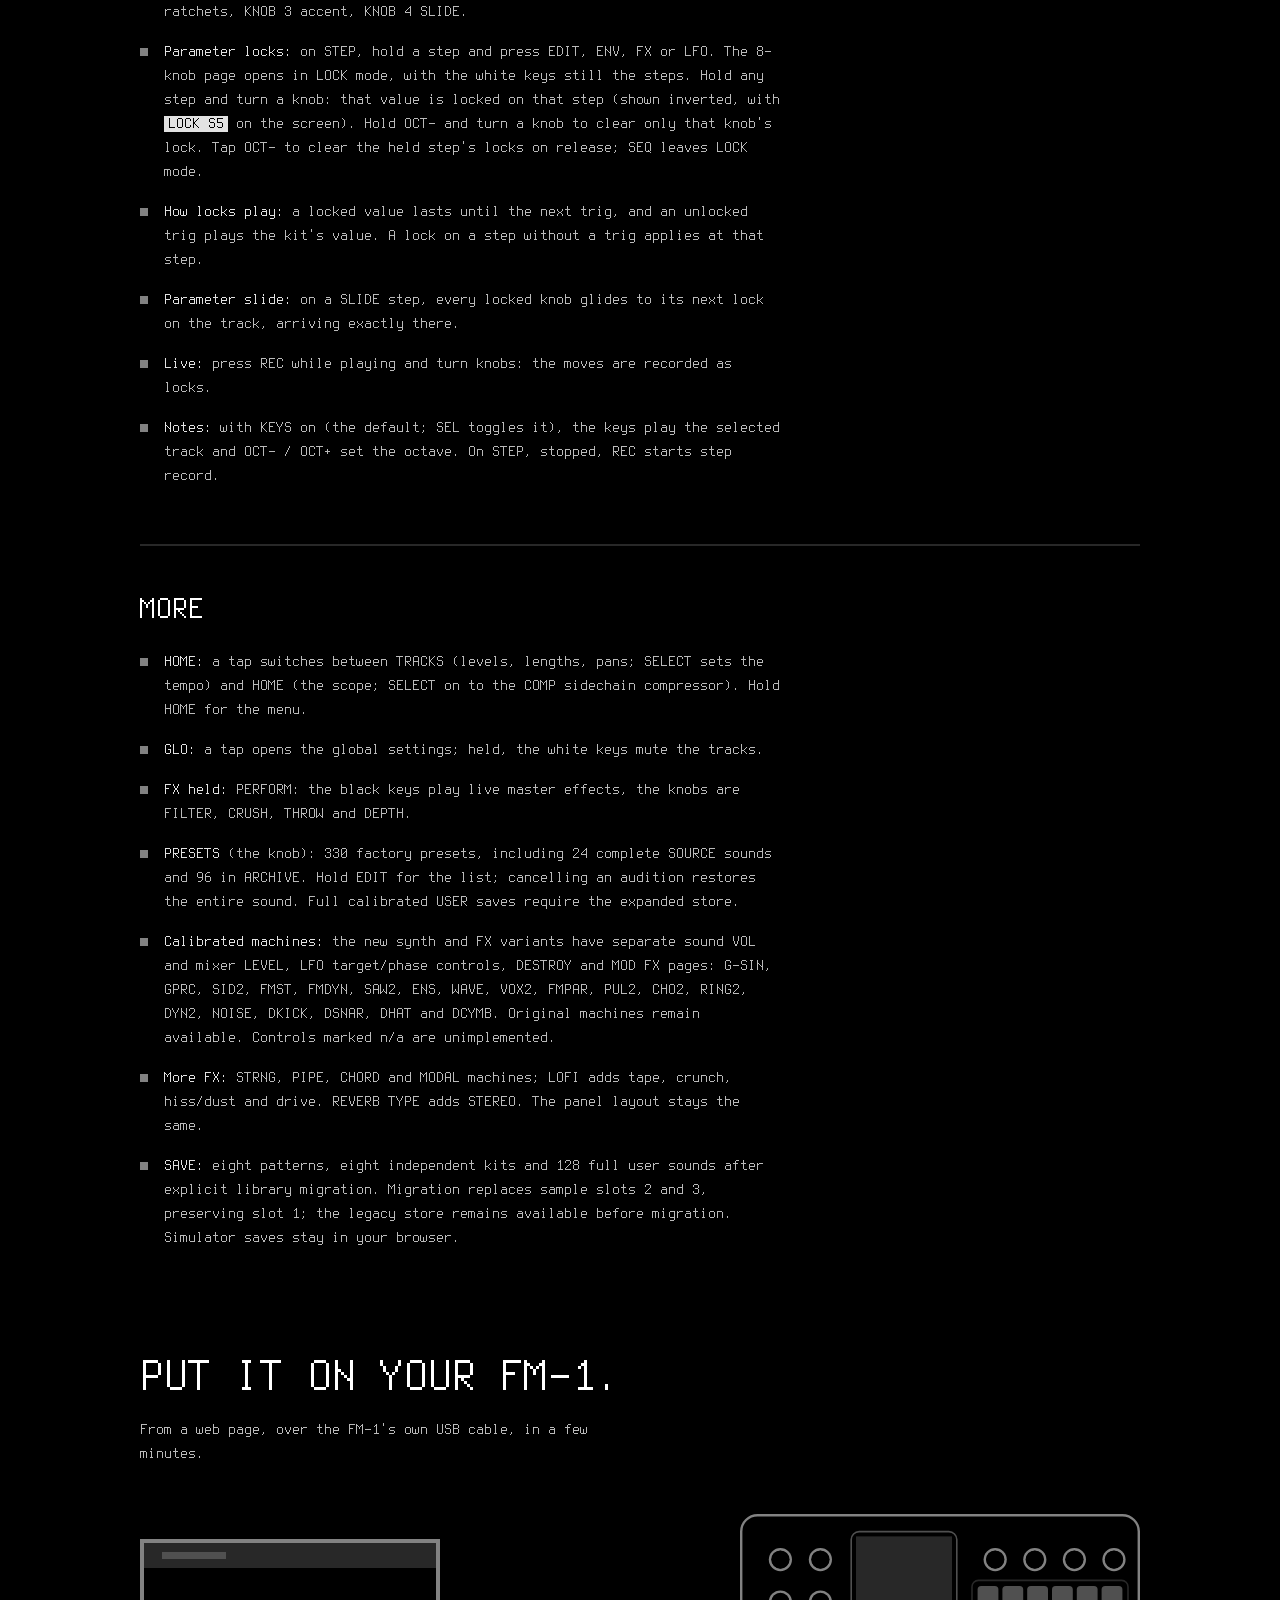
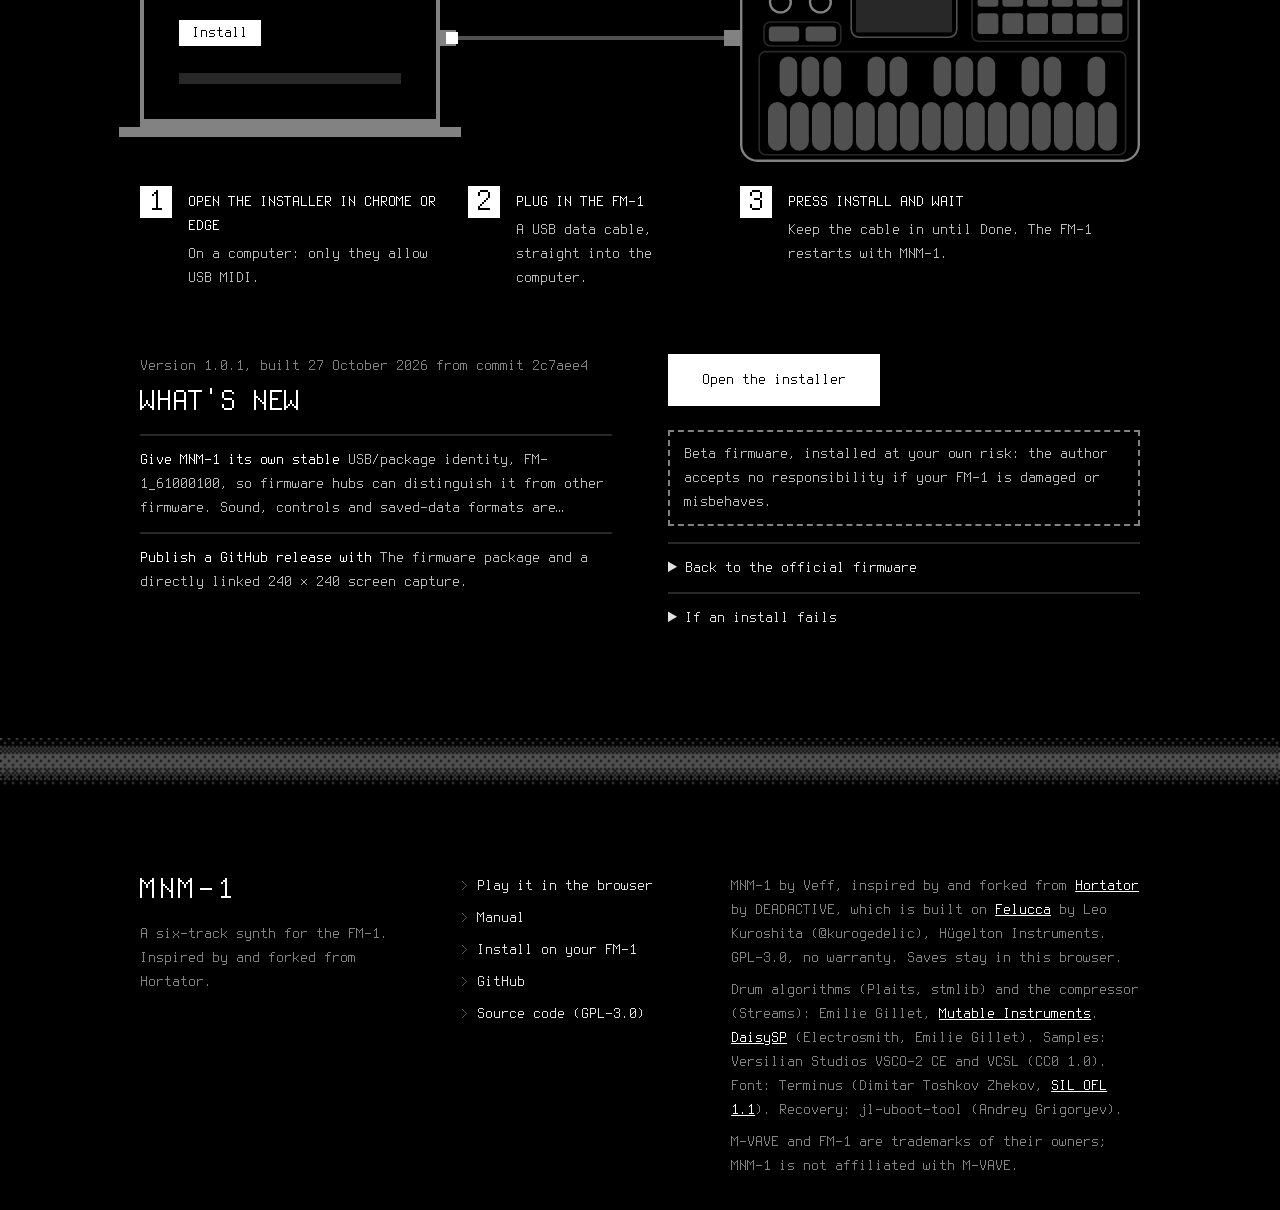
==== commit 73adfcbf: "Publish MNM-1 1.0.1 with dedicated hub identity" ====
--- a/index.html
+++ b/index.html
@@ -11,8 +11,8 @@
 <link rel="preconnect" href="https://fonts.googleapis.com">
 <link rel="preconnect" href="https://fonts.gstatic.com" crossorigin>
 <link href="https://fonts.googleapis.com/css2?family=Silkscreen&display=swap" rel="stylesheet" media="print" onload="this.media='all'">
-<link rel="preload" href="terminus.woff?v=ca1a1419ee" as="font" type="font/woff" crossorigin>
-<link rel="stylesheet" href="sim.css?v=ca1a1419ee">
+<link rel="preload" href="terminus.woff?v=7394a79f0e" as="font" type="font/woff" crossorigin>
+<link rel="stylesheet" href="sim.css?v=7394a79f0e">
 </head>
 <body>
 <section id="hero" class="hero" aria-label="MNM-1">
@@ -276,7 +276,7 @@
     <a href="#manual">Manual</a>
     <a href="webapp/installer/">Install on your FM-1</a>
     <a href="https://github.com/galfaroth/mnm1">GitHub</a>
-    <a href="source.tar.gz?v=ca1a1419ee">Source code (GPL-3.0)</a>
+    <a href="source.tar.gz?v=7394a79f0e">Source code (GPL-3.0)</a>
   </nav>
   <div class="foot-credits">
     <p>MNM-1 by Veff, inspired by and forked from
@@ -287,10 +287,10 @@
       <a href="https://github.com/pichenettes/eurorack" target="_blank" rel="noopener">Mutable Instruments</a>.
       <a href="https://github.com/electro-smith/DaisySP" target="_blank" rel="noopener">DaisySP</a> (Electrosmith,
       Emilie Gillet). Samples: Versilian Studios VSCO-2 CE and VCSL (CC0 1.0). Font: Terminus (Dimitar Toshkov
-      Zhekov, <a href="terminus-license.txt?v=ca1a1419ee">SIL OFL 1.1</a>). Recovery: jl-uboot-tool (Andrey Grigoryev).</p>
+      Zhekov, <a href="terminus-license.txt?v=7394a79f0e">SIL OFL 1.1</a>). Recovery: jl-uboot-tool (Andrey Grigoryev).</p>
     <p>M-VAVE and FM-1 are trademarks of their owners; MNM-1 is not affiliated with M-VAVE.</p>
   </div>
 </footer>
-<script type="module" src="app.js?v=ca1a1419ee"></script>
+<script type="module" src="app.js?v=7394a79f0e"></script>
 </body>
 </html>
--- a/sim.css
+++ b/sim.css
@@ -3,7 +3,7 @@
 /* The page as the FM-1's screen: its MONO palette (firmware/src/gfx.c: five steps of one colour plus white, in the
  * firmware's own roles), its typeface (Terminus 8 x 16, tests/sim_font.mjs, on its 16 px grid: 16, 32, 48, 64, 80),
  * blends dithered (dither.js), headings that glitch as they arrive. Only the device keeps its hardware greys. */
-@font-face { font-family: "Hortator Terminus"; src: url("terminus.woff?v=ca1a1419ee") format("woff"); font-display: swap; }
+@font-face { font-family: "Hortator Terminus"; src: url("terminus.woff?v=7394a79f0e") format("woff"); font-display: swap; }
 :root {
   --k: #000000;                                    /* the screen */
   --c1: #282828;                                   /* rules, separators */
